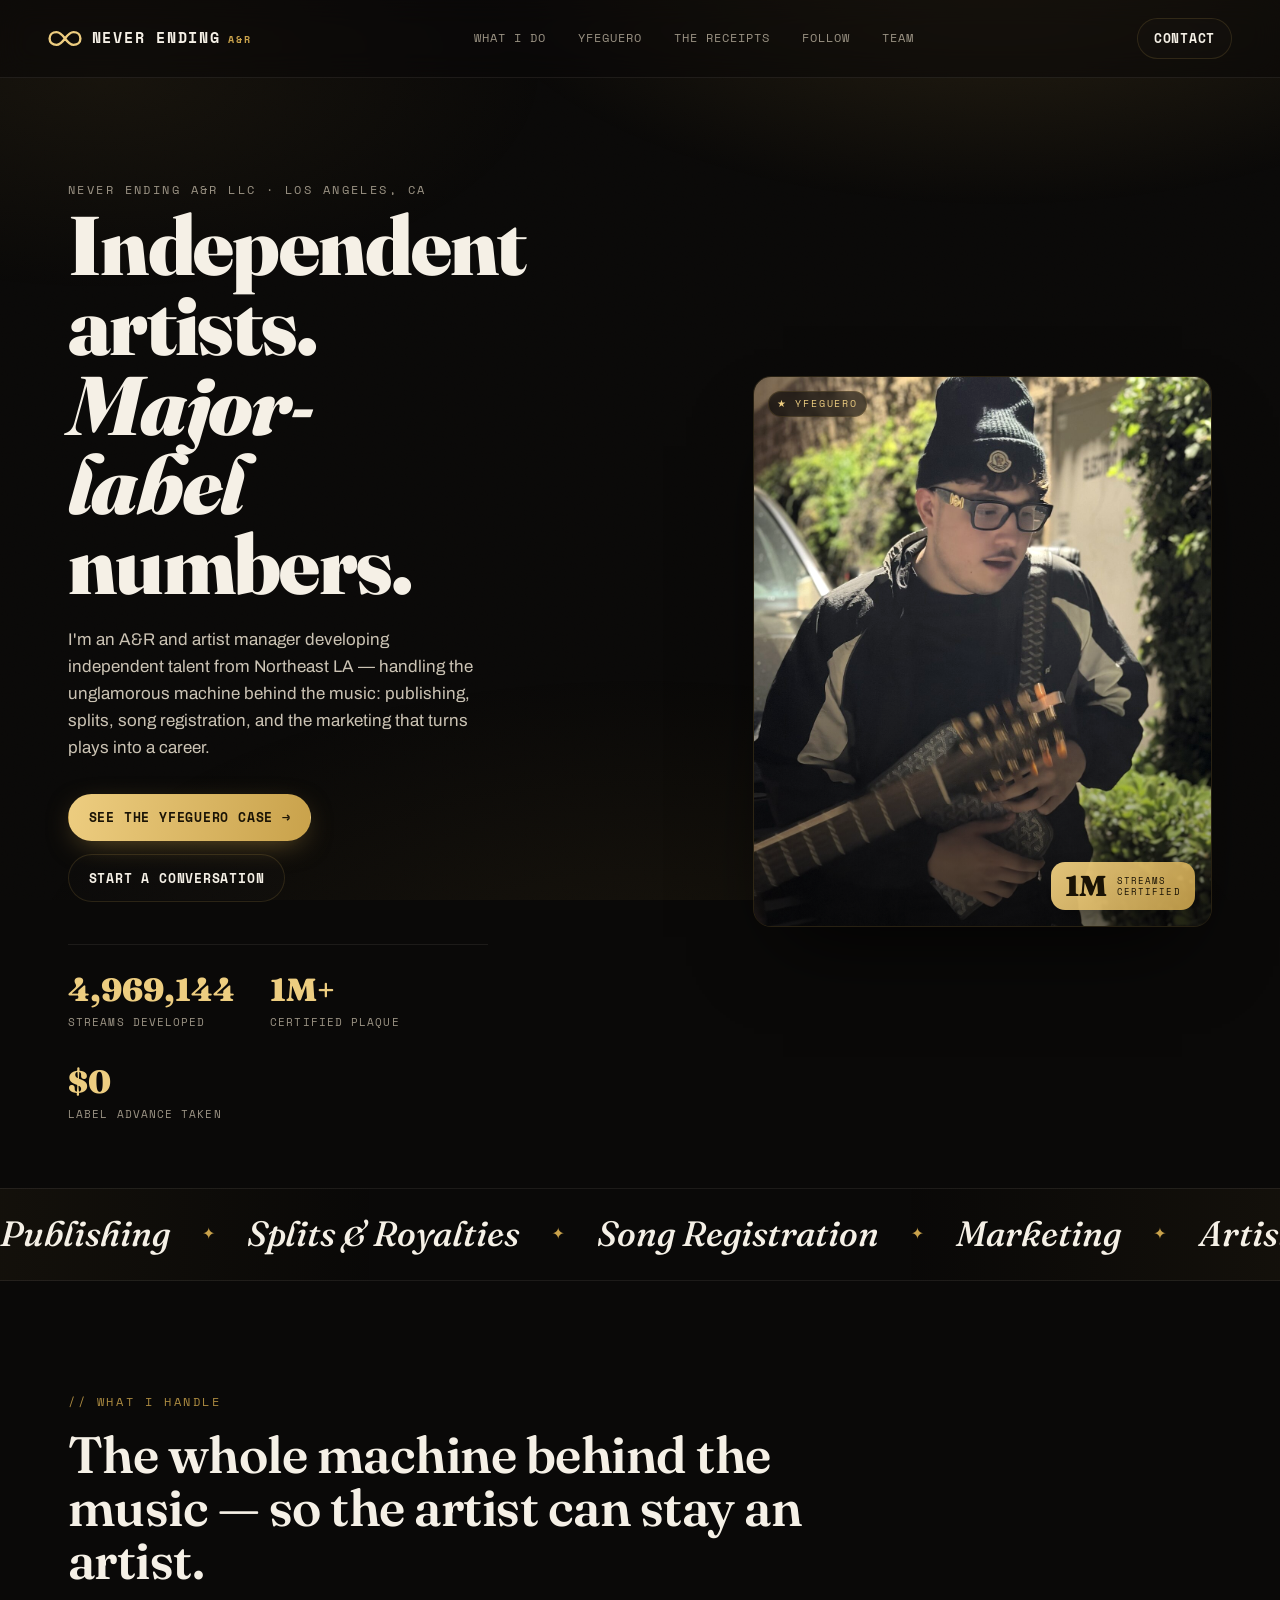
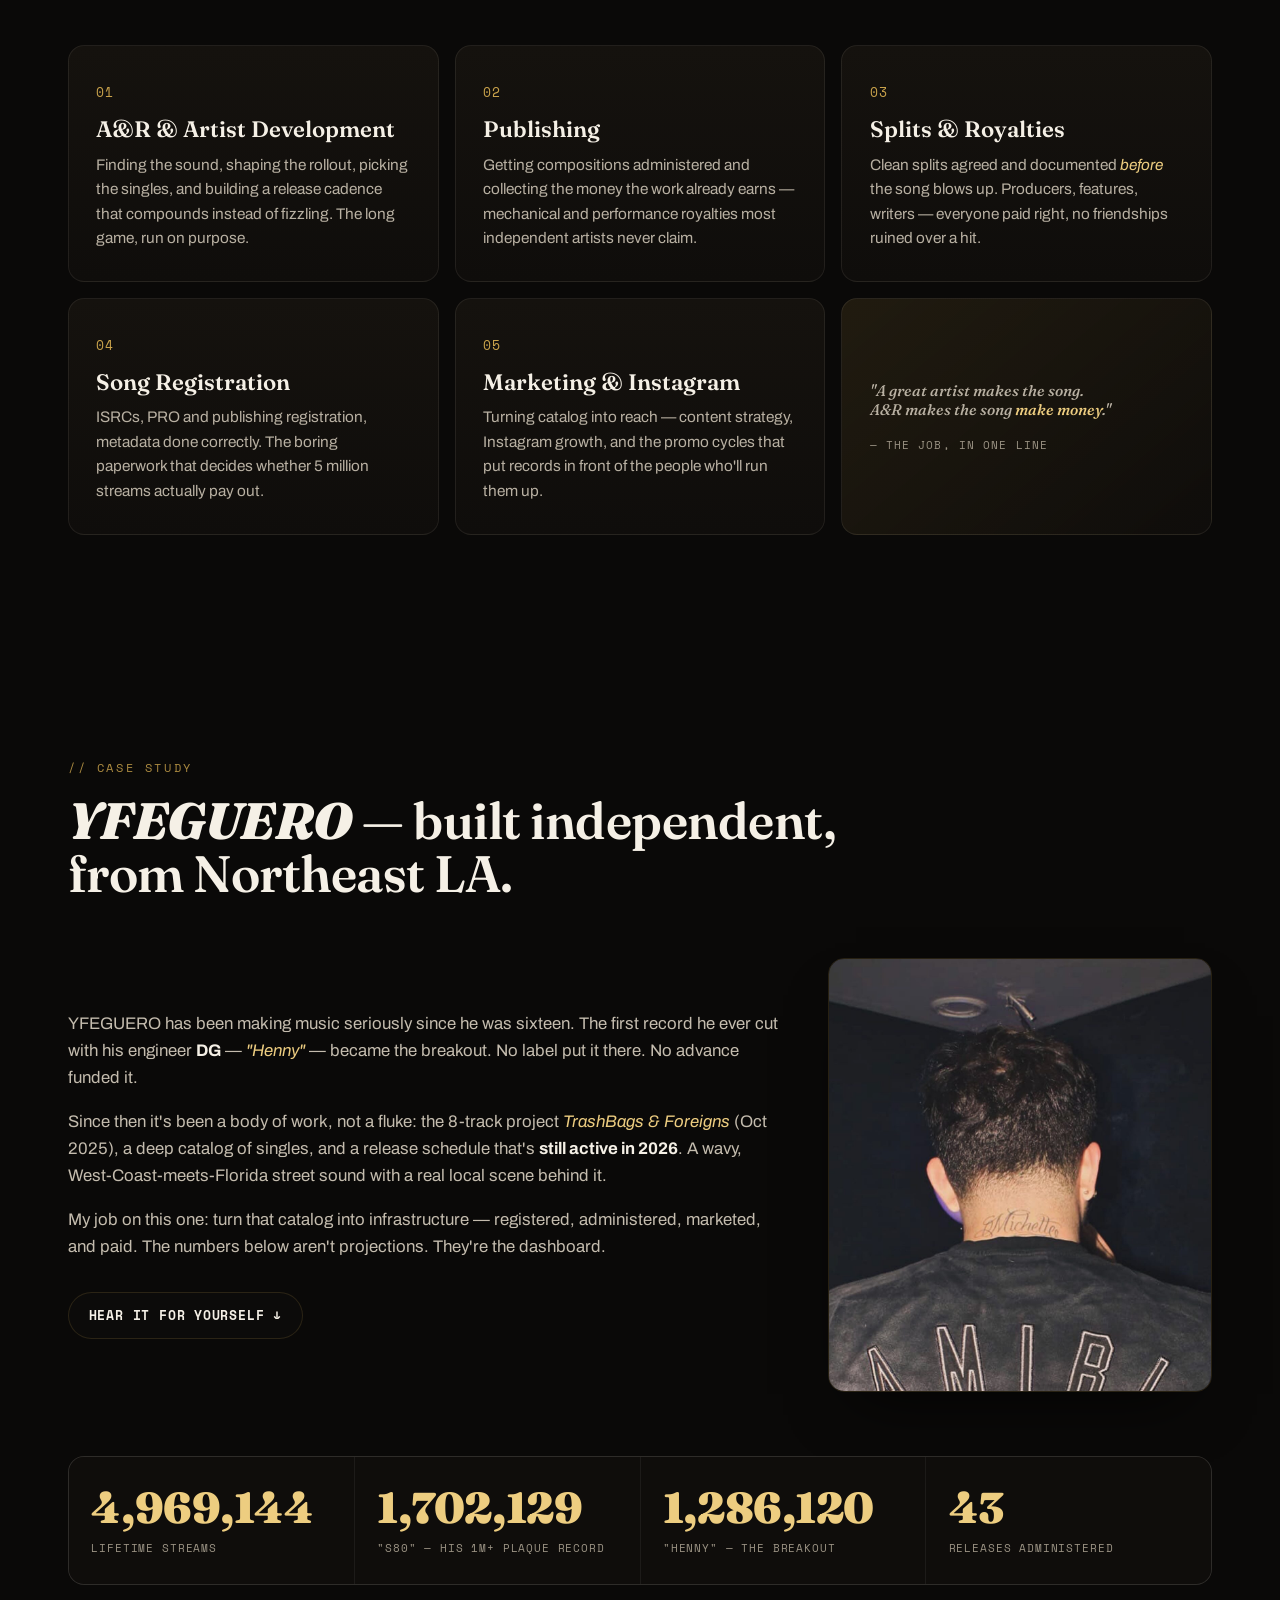
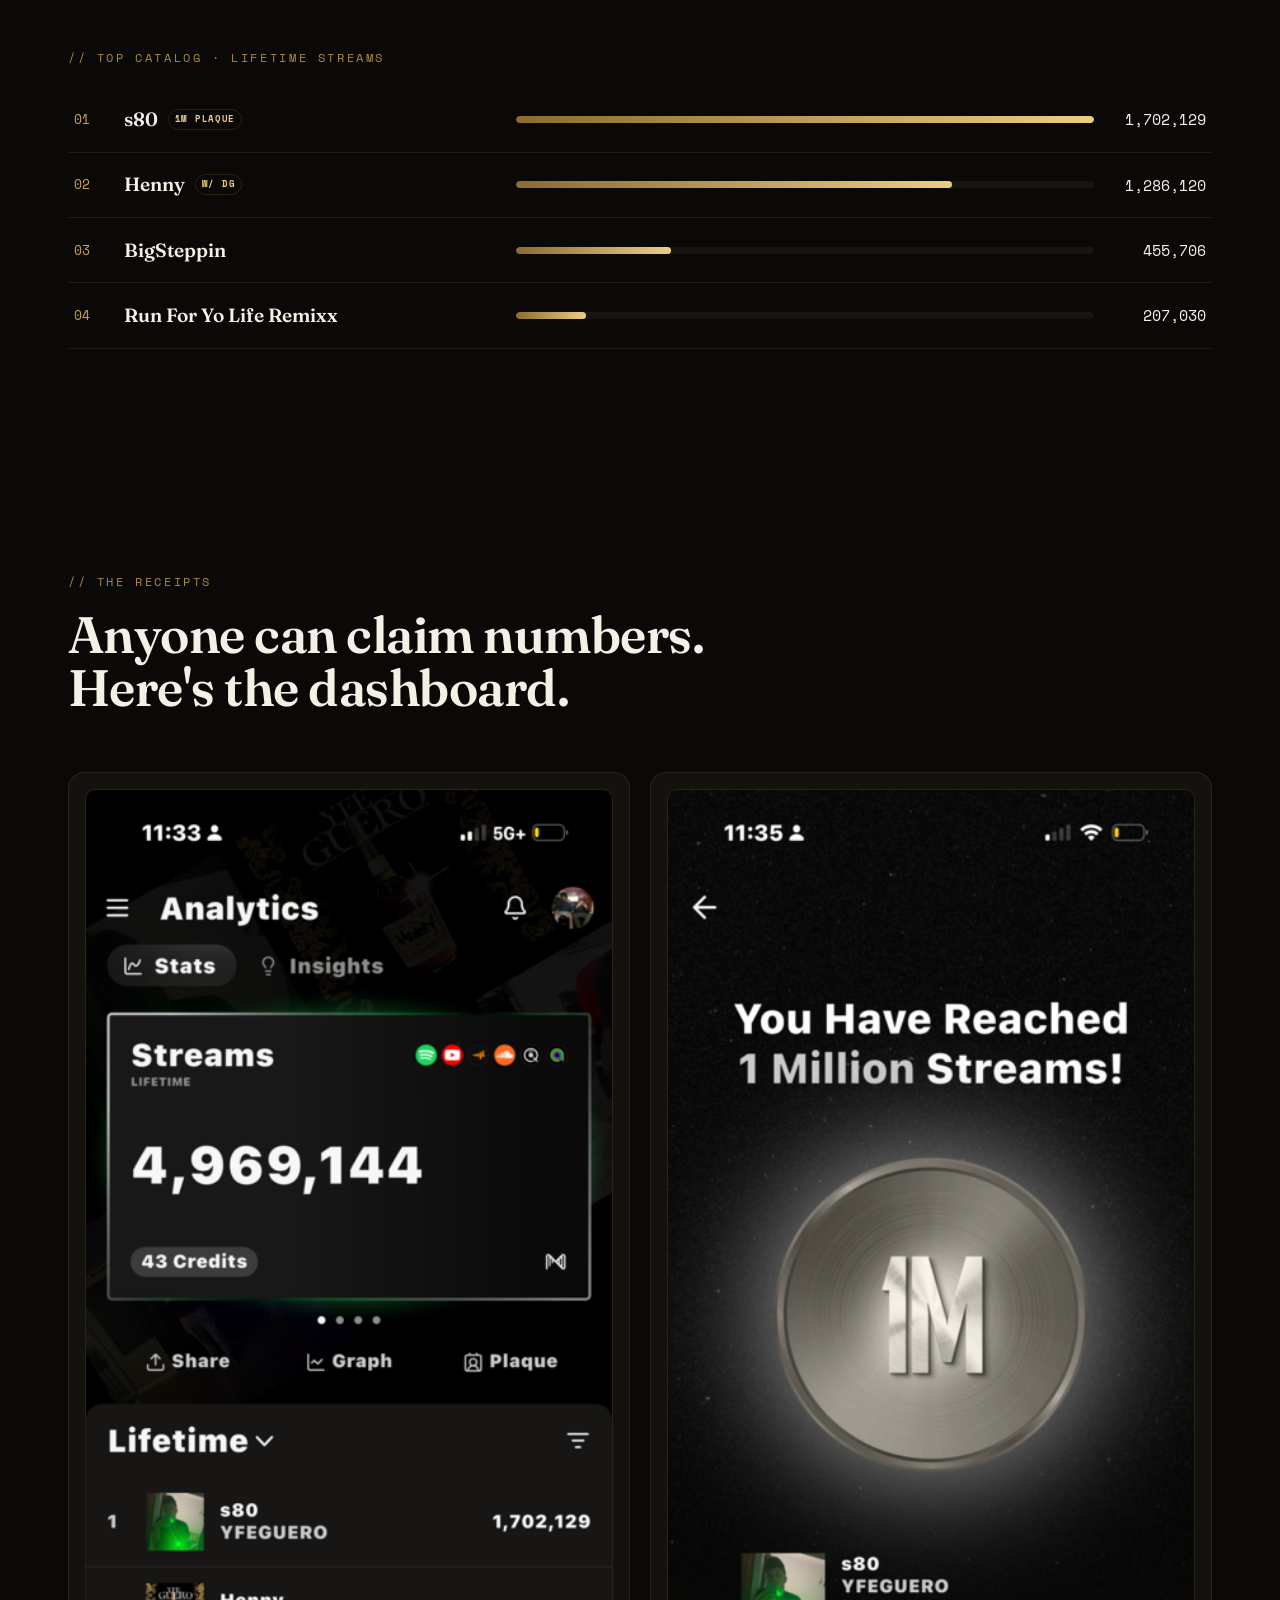
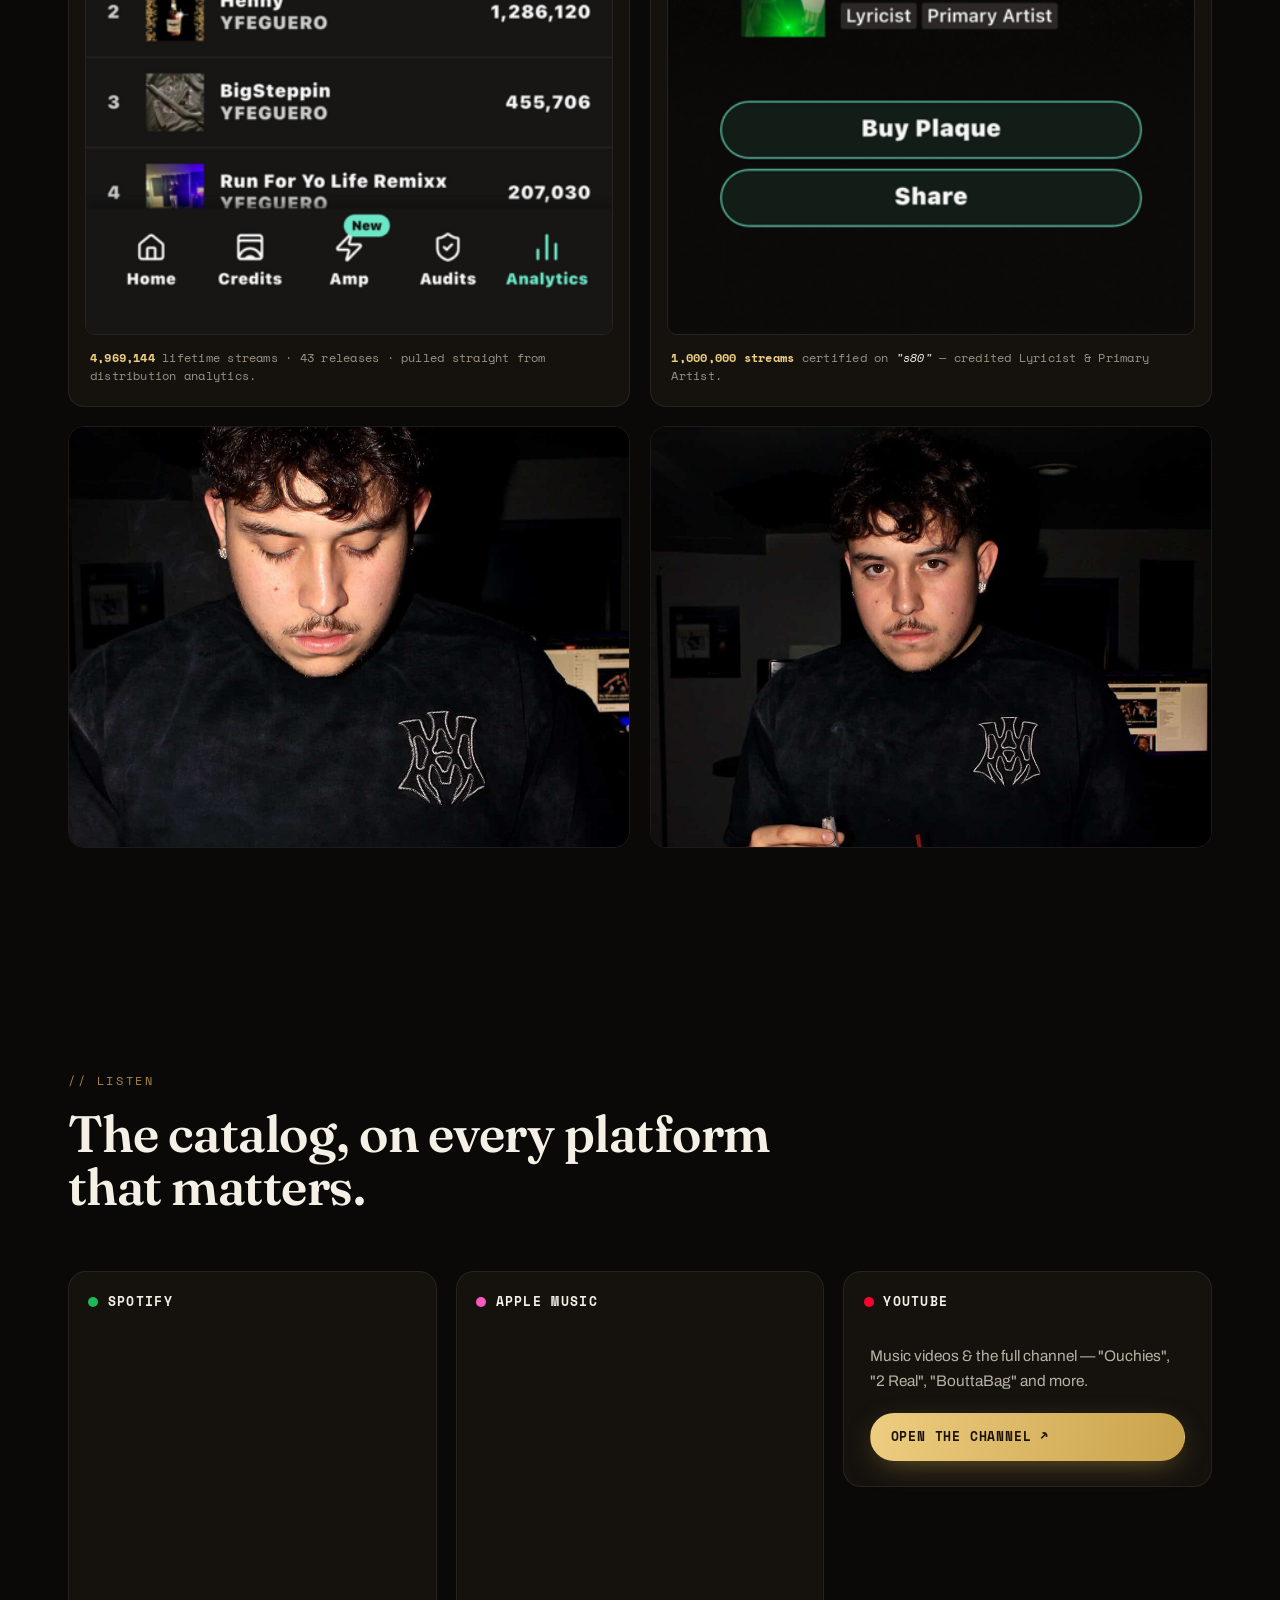
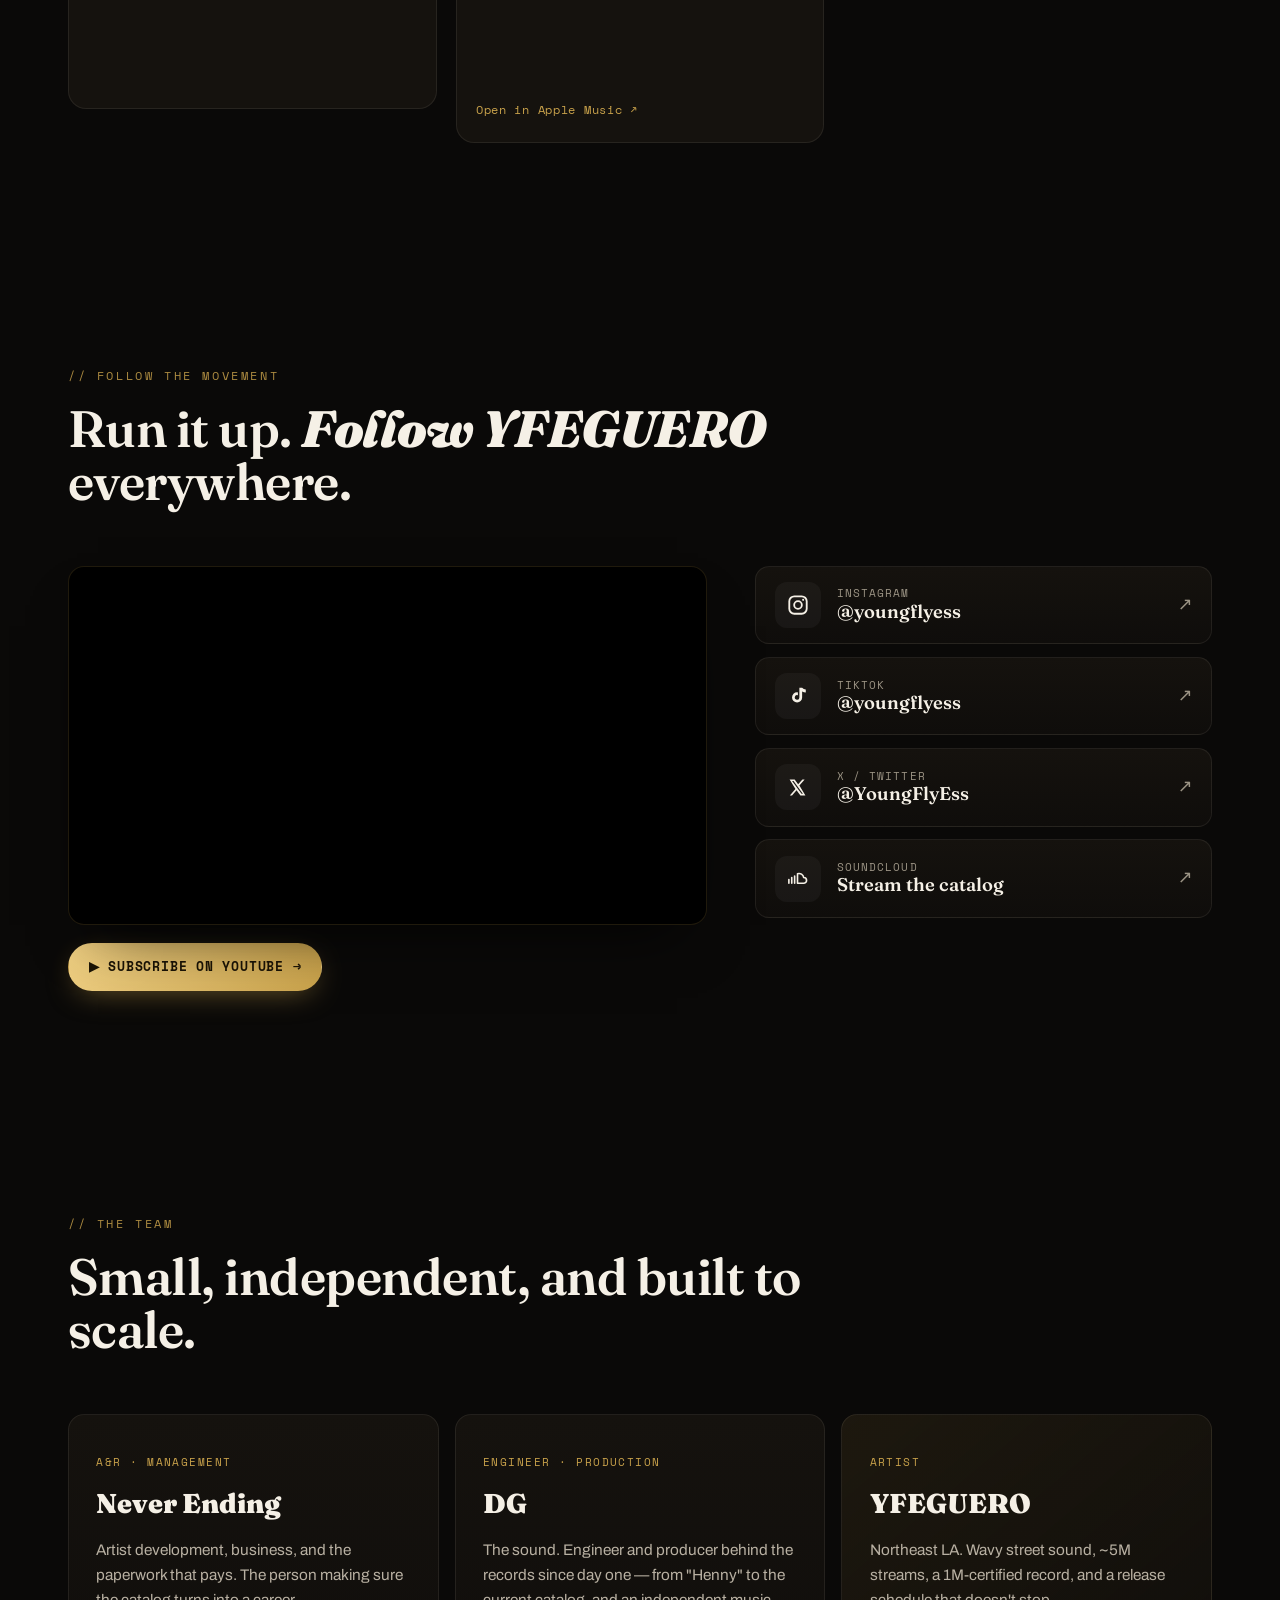
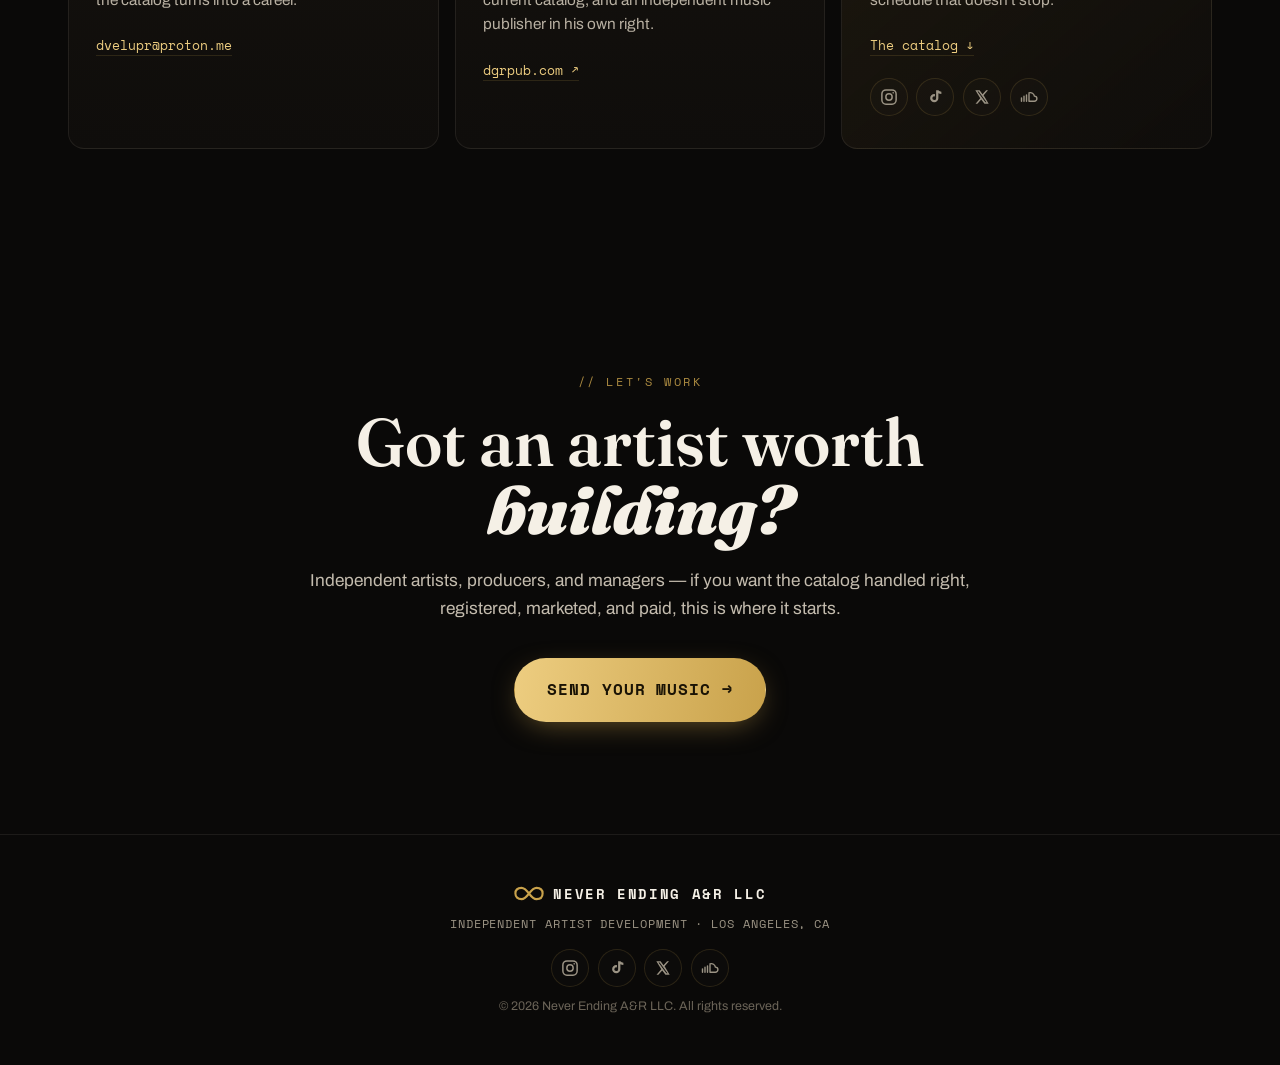
==== index.html @ f942a37c "Emphasize socials + fix mobile nav access - Mobile hamburger menu (≤980px) restoring nav + Contact C" ====
<!DOCTYPE html>
<html lang="en">
<head>
<meta charset="UTF-8" />
<meta name="viewport" content="width=device-width, initial-scale=1.0" />
<title>NEVER ENDING — A&R / Artist Development · Los Angeles</title>
<meta name="description" content="Never Ending A&R LLC — independent artist development out of Los Angeles. Publishing, splits, song registration, marketing, and A&R. Case study: YFEGUERO — 4.9M+ streams, zero label." />
<link rel="icon" href="favicon.svg" type="image/svg+xml" />
<meta property="og:title" content="NEVER ENDING — A&R / Artist Development" />
<meta property="og:description" content="Independent artists, major-label numbers. Case study: YFEGUERO — 4,969,144 streams, zero label, zero advance." />
<meta property="og:type" content="website" />
<link rel="preconnect" href="https://fonts.googleapis.com" />
<link rel="preconnect" href="https://fonts.gstatic.com" crossorigin />
<link href="https://fonts.googleapis.com/css2?family=Fraunces:ital,opsz,wght@0,9..144,400;0,9..144,600;0,9..144,900;1,9..144,500;1,9..144,900&family=Archivo:wght@400;500;600;700&family=Space+Mono:wght@400;700&display=swap" rel="stylesheet" />
<link rel="stylesheet" href="styles.css" />
</head>
<body>

<div class="grain" aria-hidden="true"></div>
<div class="glow" aria-hidden="true"></div>

<!-- NAV -->
<header class="nav" id="top">
  <a class="brand" href="#top" aria-label="Never Ending home">
    <span class="brand-mark" aria-hidden="true">
      <svg viewBox="0 0 64 32" width="34" height="17"><path d="M16 28C8.3 28 3 23.6 3 16S8.3 4 16 4c6 0 9.6 3.4 16 12 6.4 8.6 10 12 16 12 7.7 0 13-4.4 13-12S55.7 4 48 4c-6 0-9.6 3.4-16 12-6.4 8.6-10 12-16 12Z" fill="none" stroke="currentColor" stroke-width="4.5" stroke-linecap="round"/></svg>
    </span>
    <span class="brand-text">NEVER ENDING<em>A&amp;R</em></span>
  </a>
  <nav class="nav-links" aria-label="Primary">
    <a href="#work">What I Do</a>
    <a href="#case">YFEGUERO</a>
    <a href="#proof">The Receipts</a>
    <a href="#follow">Follow</a>
    <a href="#team">Team</a>
  </nav>
  <a class="btn btn-ghost nav-cta" href="contact.html">Contact</a>
  <button class="nav-toggle" id="navToggle" aria-label="Open menu" aria-expanded="false" aria-controls="mobileMenu">
    <span></span><span></span><span></span>
  </button>
</header>

<!-- MOBILE MENU -->
<div class="mobile-menu" id="mobileMenu" aria-hidden="true">
  <nav class="mm-links" aria-label="Mobile primary">
    <a href="#work">What I Do</a>
    <a href="#case">YFEGUERO</a>
    <a href="#proof">The Receipts</a>
    <a href="#follow">Follow</a>
    <a href="#team">Team</a>
  </nav>
  <a class="btn btn-gold mm-cta" href="contact.html">Send your music →</a>
  <p class="mm-follow-label">Follow YFEGUERO</p>
  <div class="socials mm-socials" aria-label="YFEGUERO on social">
    <a class="social" href="https://instagram.com/youngflyess" target="_blank" rel="noopener" aria-label="Instagram — @youngflyess">
      <svg viewBox="0 0 24 24" width="18" height="18" fill="none" stroke="currentColor" stroke-width="2" aria-hidden="true"><rect x="2.5" y="2.5" width="19" height="19" rx="5.5"/><circle cx="12" cy="12" r="4.2"/><circle cx="17.6" cy="6.4" r="1.1" fill="currentColor" stroke="none"/></svg>
    </a>
    <a class="social" href="https://tiktok.com/@youngflyess" target="_blank" rel="noopener" aria-label="TikTok — @youngflyess">
      <svg viewBox="0 0 24 24" width="18" height="18" fill="currentColor" aria-hidden="true"><path d="M16.5 3a5.6 5.6 0 0 0 4 1.9V8.1a8.8 8.8 0 0 1-4-1.05v6.45a5.5 5.5 0 1 1-5.5-5.5c.3 0 .6.02.9.07v3.12a2.5 2.5 0 1 0 1.6 2.33V3h3Z"/></svg>
    </a>
    <a class="social" href="https://www.youtube.com/channel/UCByK5Jr2fC5E2QSdd29g2Yw?sub_confirmation=1" target="_blank" rel="noopener" aria-label="YouTube">
      <svg viewBox="0 0 24 24" width="20" height="20" fill="currentColor" aria-hidden="true"><path d="M23 12s0-3.2-.4-4.7a2.5 2.5 0 0 0-1.7-1.7C19.4 5.2 12 5.2 12 5.2s-7.4 0-8.9.4A2.5 2.5 0 0 0 1.4 7.3C1 8.8 1 12 1 12s0 3.2.4 4.7a2.5 2.5 0 0 0 1.7 1.7c1.5.4 8.9.4 8.9.4s7.4 0 8.9-.4a2.5 2.5 0 0 0 1.7-1.7C23 15.2 23 12 23 12ZM9.8 15.3V8.7l5.7 3.3-5.7 3.3Z"/></svg>
    </a>
    <a class="social" href="https://x.com/YoungFlyEss" target="_blank" rel="noopener" aria-label="X — @YoungFlyEss">
      <svg viewBox="0 0 24 24" width="16" height="16" fill="currentColor" aria-hidden="true"><path d="M18.2 2H21l-6.6 7.5L22 22h-6.3l-4.9-6.4L5.1 22H2.3l7.1-8.1L2 2h6.4l4.4 5.9L18.2 2Zm-1.1 18h1.7L7 3.8H5.2L17.1 20Z"/></svg>
    </a>
    <a class="social" href="https://on.soundcloud.com/bAfDRpKDaygoxPuud" target="_blank" rel="noopener" aria-label="SoundCloud">
      <svg viewBox="0 0 24 24" width="20" height="20" fill="none" stroke="currentColor" stroke-width="1.7" stroke-linecap="round" stroke-linejoin="round" aria-hidden="true"><path d="M3 13v4M6 11v6M9 9.5v7.5M12 8v9h6.4a3 3 0 0 0 .1-6 5 5 0 0 0-6.5-4"/></svg>
    </a>
  </div>
</div>

<!-- FLOATING SOCIAL RAIL (wide desktop) -->
<aside class="social-rail" aria-label="Follow YFEGUERO">
  <span class="rail-label">FOLLOW</span>
  <a href="https://instagram.com/youngflyess" target="_blank" rel="noopener" aria-label="Instagram — @youngflyess">
    <svg viewBox="0 0 24 24" width="19" height="19" fill="none" stroke="currentColor" stroke-width="2" aria-hidden="true"><rect x="2.5" y="2.5" width="19" height="19" rx="5.5"/><circle cx="12" cy="12" r="4.2"/><circle cx="17.6" cy="6.4" r="1.1" fill="currentColor" stroke="none"/></svg>
  </a>
  <a href="https://tiktok.com/@youngflyess" target="_blank" rel="noopener" aria-label="TikTok — @youngflyess">
    <svg viewBox="0 0 24 24" width="19" height="19" fill="currentColor" aria-hidden="true"><path d="M16.5 3a5.6 5.6 0 0 0 4 1.9V8.1a8.8 8.8 0 0 1-4-1.05v6.45a5.5 5.5 0 1 1-5.5-5.5c.3 0 .6.02.9.07v3.12a2.5 2.5 0 1 0 1.6 2.33V3h3Z"/></svg>
  </a>
  <a href="https://www.youtube.com/channel/UCByK5Jr2fC5E2QSdd29g2Yw?sub_confirmation=1" target="_blank" rel="noopener" aria-label="YouTube">
    <svg viewBox="0 0 24 24" width="21" height="21" fill="currentColor" aria-hidden="true"><path d="M23 12s0-3.2-.4-4.7a2.5 2.5 0 0 0-1.7-1.7C19.4 5.2 12 5.2 12 5.2s-7.4 0-8.9.4A2.5 2.5 0 0 0 1.4 7.3C1 8.8 1 12 1 12s0 3.2.4 4.7a2.5 2.5 0 0 0 1.7 1.7c1.5.4 8.9.4 8.9.4s7.4 0 8.9-.4a2.5 2.5 0 0 0 1.7-1.7C23 15.2 23 12 23 12ZM9.8 15.3V8.7l5.7 3.3-5.7 3.3Z"/></svg>
  </a>
  <a href="https://x.com/YoungFlyEss" target="_blank" rel="noopener" aria-label="X — @YoungFlyEss">
    <svg viewBox="0 0 24 24" width="17" height="17" fill="currentColor" aria-hidden="true"><path d="M18.2 2H21l-6.6 7.5L22 22h-6.3l-4.9-6.4L5.1 22H2.3l7.1-8.1L2 2h6.4l4.4 5.9L18.2 2Zm-1.1 18h1.7L7 3.8H5.2L17.1 20Z"/></svg>
  </a>
  <a href="https://on.soundcloud.com/bAfDRpKDaygoxPuud" target="_blank" rel="noopener" aria-label="SoundCloud">
    <svg viewBox="0 0 24 24" width="21" height="21" fill="none" stroke="currentColor" stroke-width="1.7" stroke-linecap="round" stroke-linejoin="round" aria-hidden="true"><path d="M3 13v4M6 11v6M9 9.5v7.5M12 8v9h6.4a3 3 0 0 0 .1-6 5 5 0 0 0-6.5-4"/></svg>
  </a>
</aside>

<main>

  <!-- HERO -->
  <section class="hero">
    <div class="hero-copy">
      <p class="eyebrow reveal" data-d="0">Never Ending A&amp;R LLC · Los Angeles, CA</p>
      <h1 class="reveal" data-d="1">Independent artists.<br /><span class="serif-italic">Major-label</span> numbers.</h1>
      <p class="lede reveal" data-d="2">I'm an A&amp;R and artist manager developing independent talent from Northeast LA — handling the unglamorous machine behind the music: publishing, splits, song registration, and the marketing that turns plays into a career.</p>
      <div class="hero-cta reveal" data-d="3">
        <a class="btn btn-gold" href="#case">See the YFEGUERO case →</a>
        <a class="btn btn-ghost" href="contact.html">Start a conversation</a>
      </div>
      <dl class="hero-stats reveal" data-d="4">
        <div><dt data-count="4969144">0</dt><dd>streams developed</dd></div>
        <div><dt data-count="1" data-suffix="M+">0</dt><dd>certified plaque</dd></div>
        <div><dt data-count="0" data-prefix="$">0</dt><dd>label advance taken</dd></div>
      </dl>
    </div>
    <div class="hero-media reveal" data-d="2">
      <div class="hero-frame">
        <img src="assets/img/hero.jpg" alt="YFEGUERO, lead artist on the Never Ending roster" loading="eager" />
        <div class="plaque-badge">
          <span class="pb-num">1M</span>
          <span class="pb-label">streams<br />certified</span>
        </div>
        <span class="frame-tag">★ YFEGUERO</span>
      </div>
    </div>
  </section>

  <!-- MARQUEE -->
  <div class="marquee" aria-hidden="true">
    <div class="marquee-track">
      <span>Publishing</span><i>✦</i><span>Splits &amp; Royalties</span><i>✦</i><span>Song Registration</span><i>✦</i><span>Marketing</span><i>✦</i><span>Artist Development</span><i>✦</i><span>A&amp;R</span><i>✦</i>
      <span>Publishing</span><i>✦</i><span>Splits &amp; Royalties</span><i>✦</i><span>Song Registration</span><i>✦</i><span>Marketing</span><i>✦</i><span>Artist Development</span><i>✦</i><span>A&amp;R</span><i>✦</i>
    </div>
  </div>

  <!-- WHAT I DO -->
  <section class="section" id="work">
    <div class="section-head">
      <p class="kicker">// What I handle</p>
      <h2>The whole machine behind the music — so the artist can stay an artist.</h2>
    </div>
    <div class="cards">
      <article class="card">
        <span class="card-no">01</span>
        <h3>A&amp;R &amp; Artist Development</h3>
        <p>Finding the sound, shaping the rollout, picking the singles, and building a release cadence that compounds instead of fizzling. The long game, run on purpose.</p>
      </article>
      <article class="card">
        <span class="card-no">02</span>
        <h3>Publishing</h3>
        <p>Getting compositions administered and collecting the money the work already earns — mechanical and performance royalties most independent artists never claim.</p>
      </article>
      <article class="card">
        <span class="card-no">03</span>
        <h3>Splits &amp; Royalties</h3>
        <p>Clean splits agreed and documented <em>before</em> the song blows up. Producers, features, writers — everyone paid right, no friendships ruined over a hit.</p>
      </article>
      <article class="card">
        <span class="card-no">04</span>
        <h3>Song Registration</h3>
        <p>ISRCs, PRO and publishing registration, metadata done correctly. The boring paperwork that decides whether 5 million streams actually pay out.</p>
      </article>
      <article class="card">
        <span class="card-no">05</span>
        <h3>Marketing &amp; Instagram</h3>
        <p>Turning catalog into reach — content strategy, Instagram growth, and the promo cycles that put records in front of the people who'll run them up.</p>
      </article>
      <article class="card card-quote">
        <p class="cq">"A great artist makes the song.<br />A&amp;R makes the song <span class="g">make money</span>."</p>
        <span class="cq-by">— the job, in one line</span>
      </article>
    </div>
  </section>

  <!-- CASE STUDY -->
  <section class="section case" id="case">
    <div class="section-head">
      <p class="kicker">// Case study</p>
      <h2><span class="serif-italic">YFEGUERO</span> — built independent, from Northeast LA.</h2>
    </div>

    <div class="case-grid">
      <div class="case-story">
        <p>YFEGUERO has been making music seriously since he was sixteen. The first record he ever cut with his engineer <strong>DG</strong> — <em>"Henny"</em> — became the breakout. No label put it there. No advance funded it.</p>
        <p>Since then it's been a body of work, not a fluke: the 8-track project <em>TrashBags &amp; Foreigns</em> (Oct 2025), a deep catalog of singles, and a release schedule that's <strong>still active in 2026</strong>. A wavy, West-Coast-meets-Florida street sound with a real local scene behind it.</p>
        <p>My job on this one: turn that catalog into infrastructure — registered, administered, marketed, and paid. The numbers below aren't projections. They're the dashboard.</p>
        <a class="btn btn-ghost" href="#listen">Hear it for yourself ↓</a>
      </div>
      <figure class="case-portrait">
        <img src="assets/img/amiri-back.jpg" alt="YFEGUERO photographed from behind in Amiri" loading="lazy" />
      </figure>
    </div>

    <!-- BIG STATS -->
    <div class="bigstats">
      <div class="bigstat">
        <span class="bs-num" data-count="4969144">0</span>
        <span class="bs-label">Lifetime streams</span>
      </div>
      <div class="bigstat">
        <span class="bs-num" data-count="1702129">0</span>
        <span class="bs-label">"s80" — his 1M+ plaque record</span>
      </div>
      <div class="bigstat">
        <span class="bs-num" data-count="1286120">0</span>
        <span class="bs-label">"Henny" — the breakout</span>
      </div>
      <div class="bigstat">
        <span class="bs-num" data-count="43">0</span>
        <span class="bs-label">Releases administered</span>
      </div>
    </div>

    <!-- TOP TRACKS -->
    <div class="tracks">
      <p class="kicker">// Top catalog · lifetime streams</p>
      <ul class="track-list" id="trackList">
        <li data-val="1702129" style="--max:1702129">
          <span class="t-rank">01</span>
          <span class="t-name">s80 <em class="t-tag">1M plaque</em></span>
          <span class="t-bar"><i></i></span>
          <span class="t-num">1,702,129</span>
        </li>
        <li data-val="1286120" style="--max:1702129">
          <span class="t-rank">02</span>
          <span class="t-name">Henny <em class="t-tag">w/ DG</em></span>
          <span class="t-bar"><i></i></span>
          <span class="t-num">1,286,120</span>
        </li>
        <li data-val="455706" style="--max:1702129">
          <span class="t-rank">03</span>
          <span class="t-name">BigSteppin</span>
          <span class="t-bar"><i></i></span>
          <span class="t-num">455,706</span>
        </li>
        <li data-val="207030" style="--max:1702129">
          <span class="t-rank">04</span>
          <span class="t-name">Run For Yo Life Remixx</span>
          <span class="t-bar"><i></i></span>
          <span class="t-num">207,030</span>
        </li>
      </ul>
    </div>
  </section>

  <!-- PROOF / RECEIPTS -->
  <section class="section proof" id="proof">
    <div class="section-head">
      <p class="kicker">// The receipts</p>
      <h2>Anyone can claim numbers. Here's the dashboard.</h2>
    </div>
    <div class="proof-grid">
      <figure class="receipt">
        <img src="assets/img/stats-lifetime.png" alt="Distribution analytics showing 4,969,144 lifetime streams across YFEGUERO's catalog" loading="lazy" />
        <figcaption><strong>4,969,144</strong> lifetime streams · 43 releases · pulled straight from distribution analytics.</figcaption>
      </figure>
      <figure class="receipt">
        <img src="assets/img/plaque-1m.png" alt="One million streams certification for the track s80 by YFEGUERO" loading="lazy" />
        <figcaption><strong>1,000,000 streams</strong> certified on <em>"s80"</em> — credited Lyricist &amp; Primary Artist.</figcaption>
      </figure>
      <div class="gallery">
        <figure><img src="assets/img/studio-roll.jpg" alt="YFEGUERO in studio" loading="lazy" /></figure>
        <figure><img src="assets/img/studio-cup.jpg" alt="YFEGUERO in studio" loading="lazy" /></figure>
      </div>
    </div>
  </section>

  <!-- LISTEN -->
  <section class="section listen" id="listen">
    <div class="section-head">
      <p class="kicker">// Listen</p>
      <h2>The catalog, on every platform that matters.</h2>
    </div>
    <div class="players">
      <div class="player">
        <h3 class="player-h"><span class="dot dot-sp"></span>Spotify</h3>
        <iframe title="YFEGUERO on Spotify" style="border-radius:14px" src="https://open.spotify.com/embed/artist/5GmfXrgrlggOJojVnLMRjh?utm_source=generator&theme=0" width="100%" height="352" frameborder="0" allowfullscreen loading="lazy" allow="autoplay; clipboard-write; encrypted-media; fullscreen; picture-in-picture"></iframe>
      </div>
      <div class="player">
        <h3 class="player-h"><span class="dot dot-am"></span>Apple Music</h3>
        <iframe title="YFEGUERO on Apple Music" allow="autoplay *; encrypted-media *;" frameborder="0" height="352" style="width:100%;max-width:100%;overflow:hidden;border-radius:14px;background:transparent" sandbox="allow-forms allow-popups allow-same-origin allow-scripts allow-storage-access-by-user-activation allow-top-navigation-by-user-activation" src="https://embed.music.apple.com/us/artist/yfeguero/1630617361" loading="lazy"></iframe>
        <a class="player-link" href="https://music.apple.com/us/artist/yfeguero/1630617361" target="_blank" rel="noopener">Open in Apple Music ↗</a>
      </div>
      <div class="player player-yt">
        <h3 class="player-h"><span class="dot dot-yt"></span>YouTube</h3>
        <div class="yt-card">
          <p>Music videos &amp; the full channel — "Ouchies", "2 Real", "BouttaBag" and more.</p>
          <a class="btn btn-gold" href="https://www.youtube.com/channel/UCByK5Jr2fC5E2QSdd29g2Yw?sub_confirmation=1" target="_blank" rel="noopener">Open the channel ↗</a>
        </div>
      </div>
    </div>
  </section>

  <!-- FOLLOW -->
  <section class="section follow" id="follow">
    <div class="section-head">
      <p class="kicker">// Follow the movement</p>
      <h2>Run it up. <span class="serif-italic">Follow YFEGUERO</span> everywhere.</h2>
    </div>
    <div class="follow-grid">
      <div class="follow-media">
        <div class="yt-embed">
          <iframe src="https://www.youtube.com/embed/5v_BV72TrZ0?rel=0" title="YFEGUERO — official video on YouTube" loading="lazy" frameborder="0" allow="accelerometer; autoplay; clipboard-write; encrypted-media; gyroscope; picture-in-picture; web-share" allowfullscreen></iframe>
        </div>
        <a class="btn btn-gold follow-sub" href="https://www.youtube.com/channel/UCByK5Jr2fC5E2QSdd29g2Yw?sub_confirmation=1" target="_blank" rel="noopener">▶ Subscribe on YouTube →</a>
      </div>
      <div class="follow-links">
        <a class="follow-btn fb-ig" href="https://instagram.com/youngflyess" target="_blank" rel="noopener">
          <span class="fb-ic"><svg viewBox="0 0 24 24" width="22" height="22" fill="none" stroke="currentColor" stroke-width="2" aria-hidden="true"><rect x="2.5" y="2.5" width="19" height="19" rx="5.5"/><circle cx="12" cy="12" r="4.2"/><circle cx="17.6" cy="6.4" r="1.1" fill="currentColor" stroke="none"/></svg></span>
          <span class="fb-txt"><span class="fb-net">Instagram</span><span class="fb-handle">@youngflyess</span></span>
          <span class="fb-go" aria-hidden="true">↗</span>
        </a>
        <a class="follow-btn fb-tt" href="https://tiktok.com/@youngflyess" target="_blank" rel="noopener">
          <span class="fb-ic"><svg viewBox="0 0 24 24" width="22" height="22" fill="currentColor" aria-hidden="true"><path d="M16.5 3a5.6 5.6 0 0 0 4 1.9V8.1a8.8 8.8 0 0 1-4-1.05v6.45a5.5 5.5 0 1 1-5.5-5.5c.3 0 .6.02.9.07v3.12a2.5 2.5 0 1 0 1.6 2.33V3h3Z"/></svg></span>
          <span class="fb-txt"><span class="fb-net">TikTok</span><span class="fb-handle">@youngflyess</span></span>
          <span class="fb-go" aria-hidden="true">↗</span>
        </a>
        <a class="follow-btn fb-x" href="https://x.com/YoungFlyEss" target="_blank" rel="noopener">
          <span class="fb-ic"><svg viewBox="0 0 24 24" width="19" height="19" fill="currentColor" aria-hidden="true"><path d="M18.2 2H21l-6.6 7.5L22 22h-6.3l-4.9-6.4L5.1 22H2.3l7.1-8.1L2 2h6.4l4.4 5.9L18.2 2Zm-1.1 18h1.7L7 3.8H5.2L17.1 20Z"/></svg></span>
          <span class="fb-txt"><span class="fb-net">X / Twitter</span><span class="fb-handle">@YoungFlyEss</span></span>
          <span class="fb-go" aria-hidden="true">↗</span>
        </a>
        <a class="follow-btn fb-sc" href="https://on.soundcloud.com/bAfDRpKDaygoxPuud" target="_blank" rel="noopener">
          <span class="fb-ic"><svg viewBox="0 0 24 24" width="23" height="23" fill="none" stroke="currentColor" stroke-width="1.7" stroke-linecap="round" stroke-linejoin="round" aria-hidden="true"><path d="M3 13v4M6 11v6M9 9.5v7.5M12 8v9h6.4a3 3 0 0 0 .1-6 5 5 0 0 0-6.5-4"/></svg></span>
          <span class="fb-txt"><span class="fb-net">SoundCloud</span><span class="fb-handle">Stream the catalog</span></span>
          <span class="fb-go" aria-hidden="true">↗</span>
        </a>
      </div>
    </div>
  </section>

  <!-- TEAM -->
  <section class="section team" id="team">
    <div class="section-head">
      <p class="kicker">// The team</p>
      <h2>Small, independent, and built to scale.</h2>
    </div>
    <div class="team-grid">
      <article class="member">
        <span class="m-role">A&amp;R · Management</span>
        <h3>Never Ending</h3>
        <p>Artist development, business, and the paperwork that pays. The person making sure the catalog turns into a career.</p>
        <a class="m-link" href="mailto:dvelupr@proton.me">dvelupr@proton.me</a>
      </article>
      <article class="member">
        <span class="m-role">Engineer · Production</span>
        <h3>DG</h3>
        <p>The sound. Engineer and producer behind the records since day one — from "Henny" to the current catalog, and an independent music publisher in his own right.</p>
        <a class="m-link" href="https://www.dgrpub.com/" target="_blank" rel="noopener">dgrpub.com ↗</a>
      </article>
      <article class="member member-artist">
        <span class="m-role">Artist</span>
        <h3>YFEGUERO</h3>
        <p>Northeast LA. Wavy street sound, ~5M streams, a 1M-certified record, and a release schedule that doesn't stop.</p>
        <a class="m-link" href="#listen">The catalog ↓</a>
        <div class="socials" aria-label="YFEGUERO on social">
          <a class="social" href="https://instagram.com/youngflyess" target="_blank" rel="noopener" aria-label="Instagram — @youngflyess">
            <svg viewBox="0 0 24 24" width="18" height="18" fill="none" stroke="currentColor" stroke-width="2" aria-hidden="true"><rect x="2.5" y="2.5" width="19" height="19" rx="5.5"/><circle cx="12" cy="12" r="4.2"/><circle cx="17.6" cy="6.4" r="1.1" fill="currentColor" stroke="none"/></svg>
          </a>
          <a class="social" href="https://tiktok.com/@youngflyess" target="_blank" rel="noopener" aria-label="TikTok — @youngflyess">
            <svg viewBox="0 0 24 24" width="18" height="18" fill="currentColor" aria-hidden="true"><path d="M16.5 3a5.6 5.6 0 0 0 4 1.9V8.1a8.8 8.8 0 0 1-4-1.05v6.45a5.5 5.5 0 1 1-5.5-5.5c.3 0 .6.02.9.07v3.12a2.5 2.5 0 1 0 1.6 2.33V3h3Z"/></svg>
          </a>
          <a class="social" href="https://x.com/YoungFlyEss" target="_blank" rel="noopener" aria-label="X — @YoungFlyEss">
            <svg viewBox="0 0 24 24" width="16" height="16" fill="currentColor" aria-hidden="true"><path d="M18.2 2H21l-6.6 7.5L22 22h-6.3l-4.9-6.4L5.1 22H2.3l7.1-8.1L2 2h6.4l4.4 5.9L18.2 2Zm-1.1 18h1.7L7 3.8H5.2L17.1 20Z"/></svg>
          </a>
          <a class="social" href="https://on.soundcloud.com/bAfDRpKDaygoxPuud" target="_blank" rel="noopener" aria-label="SoundCloud">
            <svg viewBox="0 0 24 24" width="20" height="20" fill="none" stroke="currentColor" stroke-width="1.7" stroke-linecap="round" stroke-linejoin="round" aria-hidden="true"><path d="M3 13v4M6 11v6M9 9.5v7.5M12 8v9h6.4a3 3 0 0 0 .1-6 5 5 0 0 0-6.5-4"/></svg>
          </a>
        </div>
      </article>
    </div>
  </section>

  <!-- CONTACT -->
  <section class="section contact" id="contact">
    <div class="contact-inner">
      <p class="kicker">// Let's work</p>
      <h2 class="contact-h">Got an artist worth<br /><span class="serif-italic">building?</span></h2>
      <p class="contact-sub">Independent artists, producers, and managers — if you want the catalog handled right, registered, marketed, and paid, this is where it starts.</p>
      <a class="btn btn-gold btn-lg" href="contact.html">Send your music →</a>
    </div>
  </section>

</main>

<footer class="footer">
  <div class="foot-brand">
    <span class="brand-mark" aria-hidden="true">
      <svg viewBox="0 0 64 32" width="30" height="15"><path d="M16 28C8.3 28 3 23.6 3 16S8.3 4 16 4c6 0 9.6 3.4 16 12 6.4 8.6 10 12 16 12 7.7 0 13-4.4 13-12S55.7 4 48 4c-6 0-9.6 3.4-16 12-6.4 8.6-10 12-16 12Z" fill="none" stroke="currentColor" stroke-width="4.5" stroke-linecap="round"/></svg>
    </span>
    NEVER ENDING A&amp;R LLC
  </div>
  <p class="foot-meta">Independent artist development · Los Angeles, CA</p>
  <div class="socials" aria-label="YFEGUERO on social">
    <a class="social" href="https://instagram.com/youngflyess" target="_blank" rel="noopener" aria-label="Instagram — @youngflyess">
      <svg viewBox="0 0 24 24" width="18" height="18" fill="none" stroke="currentColor" stroke-width="2" aria-hidden="true"><rect x="2.5" y="2.5" width="19" height="19" rx="5.5"/><circle cx="12" cy="12" r="4.2"/><circle cx="17.6" cy="6.4" r="1.1" fill="currentColor" stroke="none"/></svg>
    </a>
    <a class="social" href="https://tiktok.com/@youngflyess" target="_blank" rel="noopener" aria-label="TikTok — @youngflyess">
      <svg viewBox="0 0 24 24" width="18" height="18" fill="currentColor" aria-hidden="true"><path d="M16.5 3a5.6 5.6 0 0 0 4 1.9V8.1a8.8 8.8 0 0 1-4-1.05v6.45a5.5 5.5 0 1 1-5.5-5.5c.3 0 .6.02.9.07v3.12a2.5 2.5 0 1 0 1.6 2.33V3h3Z"/></svg>
    </a>
    <a class="social" href="https://x.com/YoungFlyEss" target="_blank" rel="noopener" aria-label="X — @YoungFlyEss">
      <svg viewBox="0 0 24 24" width="16" height="16" fill="currentColor" aria-hidden="true"><path d="M18.2 2H21l-6.6 7.5L22 22h-6.3l-4.9-6.4L5.1 22H2.3l7.1-8.1L2 2h6.4l4.4 5.9L18.2 2Zm-1.1 18h1.7L7 3.8H5.2L17.1 20Z"/></svg>
    </a>
    <a class="social" href="https://on.soundcloud.com/bAfDRpKDaygoxPuud" target="_blank" rel="noopener" aria-label="SoundCloud">
      <svg viewBox="0 0 24 24" width="20" height="20" fill="none" stroke="currentColor" stroke-width="1.7" stroke-linecap="round" stroke-linejoin="round" aria-hidden="true"><path d="M3 13v4M6 11v6M9 9.5v7.5M12 8v9h6.4a3 3 0 0 0 .1-6 5 5 0 0 0-6.5-4"/></svg>
    </a>
  </div>
  <p class="foot-copy">© 2026 Never Ending A&amp;R LLC. All rights reserved.</p>
</footer>

<script src="app.js"></script>
</body>
</html>
---- styles.css ----
/* ============================================================
   NEVER ENDING A&R — "After-hours / the receipts"
   Fraunces (editorial serif) · Archivo (grotesque) · Space Mono (data)
   ============================================================ */

:root{
  --bg:#0a0908;
  --bg-2:#0f0d0b;
  --panel:#15120e;
  --panel-2:#1b1712;
  --ink:#f5f0e6;
  --muted:#9c948684;
  --muted-2:#9b9384;
  --gold:#c9a24b;
  --gold-bright:#edcd80;
  --gold-deep:#8a6d2e;
  --chrome:#cfd4da;
  --line:rgba(201,162,75,.16);
  --line-2:rgba(245,240,230,.08);
  --green:#1db954;
  --maxw:1240px;
  --ease:cubic-bezier(.2,.7,.2,1);
}

*{box-sizing:border-box;margin:0;padding:0}
html{scroll-behavior:smooth}
body{
  background:var(--bg);
  color:var(--ink);
  font-family:"Archivo",system-ui,sans-serif;
  font-size:17px;
  line-height:1.6;
  -webkit-font-smoothing:antialiased;
  overflow-x:hidden;
  position:relative;
}
img{display:block;max-width:100%}
a{color:inherit;text-decoration:none}

/* ---- Atmosphere ---- */
.grain{
  position:fixed;inset:0;z-index:1;pointer-events:none;opacity:.05;mix-blend-mode:overlay;
  background-image:url("data:image/svg+xml,%3Csvg xmlns='http://www.w3.org/2000/svg' width='120' height='120'%3E%3Cfilter id='n'%3E%3CfeTurbulence type='fractalNoise' baseFrequency='.9' numOctaves='2'/%3E%3C/filter%3E%3Crect width='100%25' height='100%25' filter='url(%23n)'/%3E%3C/svg%3E");
}
.glow{
  position:fixed;inset:0;z-index:0;pointer-events:none;
  background:
    radial-gradient(60% 40% at 78% -5%, rgba(201,162,75,.16), transparent 70%),
    radial-gradient(50% 35% at 8% 8%, rgba(201,162,75,.07), transparent 70%),
    radial-gradient(70% 50% at 50% 110%, rgba(138,109,46,.10), transparent 70%);
}
main,.nav,.footer,.marquee{position:relative;z-index:2}

/* ---- Typography helpers ---- */
.serif-italic{font-family:"Fraunces",serif;font-style:italic;font-weight:900}
.kicker{font-family:"Space Mono",monospace;font-size:.74rem;letter-spacing:.22em;text-transform:uppercase;color:var(--gold);opacity:.85}
.eyebrow{font-family:"Space Mono",monospace;font-size:.76rem;letter-spacing:.2em;text-transform:uppercase;color:var(--muted-2)}

/* ---- Buttons ---- */
.btn{
  display:inline-flex;align-items:center;gap:.5em;
  font-family:"Space Mono",monospace;font-size:.82rem;letter-spacing:.06em;text-transform:uppercase;font-weight:700;
  padding:.95em 1.5em;border-radius:100px;border:1px solid transparent;
  transition:transform .35s var(--ease),background .35s,color .35s,border-color .35s,box-shadow .35s;
  cursor:pointer;white-space:nowrap;
}
.btn-gold{
  background:linear-gradient(100deg,var(--gold-bright),var(--gold));
  color:#1a1305;box-shadow:0 8px 30px -10px rgba(201,162,75,.6);
}
.btn-gold:hover{transform:translateY(-3px);box-shadow:0 14px 40px -10px rgba(201,162,75,.75)}
.btn-ghost{border-color:var(--line);color:var(--ink);background:rgba(255,255,255,.012)}
.btn-ghost:hover{border-color:var(--gold);color:var(--gold-bright);transform:translateY(-3px)}
.btn-lg{font-size:1rem;padding:1.15em 2em}

/* ---- NAV ---- */
.nav{
  position:sticky;top:0;z-index:100;
  display:flex;align-items:center;justify-content:space-between;gap:1rem;
  padding:1.1rem clamp(1.2rem,4vw,3rem);
  background:rgba(10,9,8,.55);backdrop-filter:blur(14px);
  border-bottom:1px solid var(--line-2);
}
.brand{display:flex;align-items:center;gap:.6rem;color:var(--ink)}
.brand-mark{color:var(--gold-bright);display:flex}
.brand-text{font-family:"Space Mono",monospace;font-weight:700;letter-spacing:.12em;font-size:.92rem;display:flex;align-items:baseline;gap:.5em}
.brand-text em{font-style:normal;color:var(--gold);font-size:.7em;letter-spacing:.18em}
.nav-links{display:flex;gap:2rem}
.nav-links a{font-family:"Space Mono",monospace;font-size:.78rem;letter-spacing:.08em;text-transform:uppercase;color:var(--muted-2);transition:color .3s}
.nav-links a:hover{color:var(--gold-bright)}
.nav-cta{padding:.7em 1.2em}

/* ---- HERO ---- */
.hero{
  max-width:var(--maxw);margin:0 auto;
  padding:clamp(3rem,8vw,6.5rem) clamp(1.2rem,4vw,3rem) clamp(2rem,5vw,4rem);
  display:grid;grid-template-columns:1.15fr .85fr;gap:clamp(2rem,5vw,4rem);align-items:center;
}
.hero-copy{max-width:42ch}
.hero h1{
  font-family:"Fraunces",serif;font-weight:900;line-height:.96;letter-spacing:-.02em;
  font-size:clamp(2.9rem,7vw,5.2rem);margin:.4rem 0 1.3rem;
}
.lede{color:#cbc3b4;font-size:1.06rem;margin-bottom:2rem}
.hero-cta{display:flex;gap:.8rem;flex-wrap:wrap;margin-bottom:2.6rem}
.hero-stats{display:flex;gap:2.2rem;flex-wrap:wrap;padding-top:1.8rem;border-top:1px solid var(--line-2)}
.hero-stats dt{font-family:"Fraunces",serif;font-weight:900;font-size:2rem;color:var(--gold-bright);line-height:1}
.hero-stats dd{font-family:"Space Mono",monospace;font-size:.68rem;letter-spacing:.1em;text-transform:uppercase;color:var(--muted-2);margin-top:.5rem}

.hero-media{justify-self:end;width:100%}
.hero-frame{
  position:relative;border-radius:18px;overflow:hidden;
  border:1px solid var(--line);
  box-shadow:0 40px 80px -30px rgba(0,0,0,.8), inset 0 0 0 1px rgba(255,255,255,.03);
  aspect-ratio:3/3.6;
}
.hero-frame img{width:100%;height:100%;object-fit:cover;object-position:center 18%;filter:saturate(1.02) contrast(1.03)}
.hero-frame::after{content:"";position:absolute;inset:0;background:linear-gradient(180deg,transparent 55%,rgba(10,9,8,.55))}
.frame-tag{
  position:absolute;left:14px;top:14px;z-index:2;
  font-family:"Space Mono",monospace;font-size:.62rem;letter-spacing:.18em;
  padding:.4em .8em;border-radius:100px;background:rgba(10,9,8,.6);border:1px solid var(--line);color:var(--gold-bright);
  backdrop-filter:blur(6px);
}
.plaque-badge{
  position:absolute;right:16px;bottom:16px;z-index:2;
  display:flex;align-items:center;gap:.6rem;
  padding:.6rem .9rem;border-radius:14px;
  background:linear-gradient(135deg,rgba(237,205,128,.95),rgba(201,162,75,.9));
  color:#1a1305;box-shadow:0 14px 30px -12px rgba(0,0,0,.7);
}
.pb-num{font-family:"Fraunces",serif;font-weight:900;font-size:1.8rem;line-height:1}
.pb-label{font-family:"Space Mono",monospace;font-size:.56rem;letter-spacing:.12em;text-transform:uppercase;line-height:1.25}

/* ---- MARQUEE ---- */
.marquee{
  border-top:1px solid var(--line-2);border-bottom:1px solid var(--line-2);
  padding:1.1rem 0;overflow:hidden;white-space:nowrap;
  background:linear-gradient(90deg,rgba(201,162,75,.05),transparent 30%,transparent 70%,rgba(201,162,75,.05));
}
.marquee-track{display:inline-flex;align-items:center;gap:2rem;animation:scroll 32s linear infinite}
.marquee-track span{font-family:"Fraunces",serif;font-style:italic;font-weight:500;font-size:clamp(1.4rem,3vw,2.2rem);color:var(--ink)}
.marquee-track i{color:var(--gold);font-style:normal;font-size:1rem}
@keyframes scroll{to{transform:translateX(-50%)}}

/* ---- SECTION SHELL ---- */
.section{max-width:var(--maxw);margin:0 auto;padding:clamp(4rem,9vw,7rem) clamp(1.2rem,4vw,3rem)}
.section-head{max-width:780px;margin-bottom:clamp(2.4rem,5vw,3.6rem)}
.section-head h2{
  font-family:"Fraunces",serif;font-weight:600;line-height:1.04;letter-spacing:-.01em;
  font-size:clamp(1.9rem,4.4vw,3.2rem);margin-top:1rem;
}

/* ---- CARDS ---- */
.cards{display:grid;grid-template-columns:repeat(3,1fr);gap:1rem}
.card{
  position:relative;padding:2rem 1.7rem 1.9rem;border-radius:16px;
  background:linear-gradient(180deg,var(--panel),var(--bg-2));
  border:1px solid var(--line-2);overflow:hidden;
  transition:transform .4s var(--ease),border-color .4s;
}
.card::before{content:"";position:absolute;inset:0;border-radius:16px;padding:1px;
  background:linear-gradient(140deg,rgba(201,162,75,.4),transparent 40%);
  -webkit-mask:linear-gradient(#000 0 0) content-box,linear-gradient(#000 0 0);-webkit-mask-composite:xor;mask-composite:exclude;
  opacity:0;transition:opacity .4s}
.card:hover{transform:translateY(-5px);border-color:transparent}
.card:hover::before{opacity:1}
.card-no{font-family:"Space Mono",monospace;font-size:.8rem;color:var(--gold);letter-spacing:.1em}
.card h3{font-family:"Fraunces",serif;font-weight:600;font-size:1.4rem;margin:.7rem 0 .7rem;line-height:1.1}
.card p{color:#b8b0a2;font-size:.96rem}
.card p em{color:var(--gold-bright);font-style:italic}
.card-quote{display:flex;flex-direction:column;justify-content:center;background:linear-gradient(140deg,rgba(201,162,75,.12),var(--bg-2))}
.cq{font-family:"Fraunces",serif;font-style:italic;font-weight:500;font-size:1.5rem;line-height:1.25}
.cq .g{color:var(--gold-bright)}
.cq-by{font-family:"Space Mono",monospace;font-size:.7rem;letter-spacing:.1em;color:var(--muted-2);margin-top:1rem;text-transform:uppercase}

/* ---- CASE STUDY ---- */
.case-grid{display:grid;grid-template-columns:1.3fr .7fr;gap:clamp(1.5rem,4vw,3rem);align-items:center;margin-bottom:clamp(2.5rem,5vw,4rem)}
.case-story p{color:#c4bcae;margin-bottom:1.1rem;font-size:1.05rem}
.case-story p strong{color:var(--ink)}
.case-story p em{color:var(--gold-bright);font-style:italic}
.case-story .btn{margin-top:.8rem}
.case-portrait{border-radius:16px;overflow:hidden;border:1px solid var(--line);box-shadow:0 30px 60px -28px rgba(0,0,0,.8)}
.case-portrait img{width:100%;aspect-ratio:3/3.4;object-fit:cover;object-position:center 25%}

.bigstats{display:grid;grid-template-columns:repeat(4,1fr);gap:1px;background:var(--line-2);
  border:1px solid var(--line-2);border-radius:16px;overflow:hidden;margin-bottom:clamp(2.5rem,5vw,4rem)}
.bigstat{background:var(--bg-2);padding:1.8rem 1.4rem;text-align:left}
.bs-num{display:block;font-family:"Fraunces",serif;font-weight:900;font-size:clamp(1.8rem,3.6vw,2.7rem);color:var(--gold-bright);line-height:1;letter-spacing:-.01em}
.bs-label{display:block;font-family:"Space Mono",monospace;font-size:.66rem;letter-spacing:.08em;text-transform:uppercase;color:var(--muted-2);margin-top:.7rem;line-height:1.4}

/* ---- TRACKS ---- */
.tracks .kicker{margin-bottom:1.2rem;display:block}
.track-list{list-style:none}
.track-list li{
  display:grid;grid-template-columns:34px 1.3fr 2fr auto;align-items:center;gap:1rem;
  padding:1.05rem .4rem;border-bottom:1px solid var(--line-2);
}
.t-rank{font-family:"Space Mono",monospace;color:var(--gold);font-size:.82rem}
.t-name{font-family:"Fraunces",serif;font-size:1.2rem;font-weight:600;display:flex;align-items:center;gap:.6rem;flex-wrap:wrap}
.t-tag{font-family:"Space Mono",monospace;font-style:normal;font-size:.58rem;letter-spacing:.08em;text-transform:uppercase;
  color:var(--gold-bright);border:1px solid var(--line);padding:.22em .6em;border-radius:100px}
.t-bar{height:7px;border-radius:100px;background:rgba(255,255,255,.05);overflow:hidden}
.t-bar i{display:block;height:100%;width:0;border-radius:100px;
  background:linear-gradient(90deg,var(--gold-deep),var(--gold-bright));
  transition:width 1.4s var(--ease)}
.t-num{font-family:"Space Mono",monospace;font-size:.95rem;color:var(--ink);text-align:right;min-width:96px}

/* ---- PROOF ---- */
.proof-grid{display:grid;grid-template-columns:1fr 1fr;gap:1.2rem}
.receipt{
  background:var(--panel);border:1px solid var(--line-2);border-radius:16px;padding:1rem;overflow:hidden;
  transition:transform .4s var(--ease),border-color .4s;
}
.receipt:hover{transform:translateY(-4px);border-color:var(--line)}
.receipt img{width:100%;border-radius:10px;border:1px solid var(--line-2)}
.receipt figcaption{font-family:"Space Mono",monospace;font-size:.74rem;color:var(--muted-2);line-height:1.5;padding:.9rem .3rem .3rem;letter-spacing:.02em}
.receipt figcaption strong{color:var(--gold-bright)}
.receipt figcaption em{color:var(--ink);font-style:italic}
.gallery{grid-column:1/-1;display:grid;grid-template-columns:1fr 1fr;gap:1.2rem}
.gallery figure{border-radius:16px;overflow:hidden;border:1px solid var(--line-2)}
.gallery img{width:100%;aspect-ratio:4/3;object-fit:cover;object-position:center 30%;transition:transform .8s var(--ease)}
.gallery figure:hover img{transform:scale(1.05)}

/* ---- LISTEN ---- */
.players{display:grid;grid-template-columns:repeat(3,1fr);gap:1.2rem;align-items:start}
.player{background:var(--panel);border:1px solid var(--line-2);border-radius:18px;padding:1.2rem}
.player-h{font-family:"Space Mono",monospace;font-size:.82rem;letter-spacing:.1em;text-transform:uppercase;
  display:flex;align-items:center;gap:.6rem;margin-bottom:1rem;color:var(--ink)}
.dot{width:10px;height:10px;border-radius:50%}
.dot-sp{background:var(--green)}.dot-am{background:#fa57c1}.dot-yt{background:#ff0033}
.player-link{display:inline-block;margin-top:.8rem;font-family:"Space Mono",monospace;font-size:.74rem;color:var(--gold);letter-spacing:.06em}
.player-link:hover{color:var(--gold-bright)}
.player-yt .yt-card{display:flex;flex-direction:column;gap:1.2rem;padding:1rem .4rem .4rem}
.yt-card p{color:#b8b0a2;font-size:.96rem}

/* ---- TEAM ---- */
.team-grid{display:grid;grid-template-columns:repeat(3,1fr);gap:1rem}
.member{padding:2rem 1.7rem;border-radius:16px;background:linear-gradient(180deg,var(--panel),var(--bg-2));border:1px solid var(--line-2);transition:border-color .4s,transform .4s var(--ease)}
.member:hover{border-color:var(--line);transform:translateY(-4px)}
.m-role{font-family:"Space Mono",monospace;font-size:.66rem;letter-spacing:.14em;text-transform:uppercase;color:var(--gold)}
.member h3{font-family:"Fraunces",serif;font-weight:900;font-size:1.7rem;margin:.5rem 0 .8rem}
.member p{color:#b8b0a2;font-size:.96rem;margin-bottom:1.2rem}
.m-link{font-family:"Space Mono",monospace;font-size:.8rem;color:var(--gold-bright);border-bottom:1px solid var(--line)}
.member-artist{background:linear-gradient(140deg,rgba(201,162,75,.1),var(--bg-2))}

/* ---- SOCIALS ---- */
.socials{display:flex;align-items:center;gap:.55rem;margin-top:1.2rem}
.footer .socials{justify-content:center;margin-top:.4rem}
.social{
  display:flex;align-items:center;justify-content:center;
  width:38px;height:38px;border-radius:50%;
  border:1px solid var(--line);color:var(--muted-2);background:rgba(255,255,255,.012);
  transition:color .3s,border-color .3s,background .3s,transform .3s var(--ease);
}
.social:hover{color:var(--gold-bright);border-color:var(--gold);background:rgba(201,162,75,.07);transform:translateY(-3px)}

/* ---- CONTACT PAGE / FORM ---- */
.contact-page{padding-top:clamp(2.5rem,6vw,4.5rem)}
.contact-layout{display:grid;grid-template-columns:.9fr 1.1fr;gap:clamp(2rem,5vw,4rem);align-items:start}
.contact-pitch{position:sticky;top:96px}
.contact-title{font-family:"Fraunces",serif;font-weight:600;line-height:1.04;letter-spacing:-.01em;
  font-size:clamp(2.1rem,4.6vw,3.4rem);margin:1rem 0 1.3rem}
.contact-lede{color:#cbc3b4;font-size:1.06rem;margin-bottom:1.8rem;max-width:42ch}
.contact-points{list-style:none;display:flex;flex-direction:column;gap:.9rem;margin-bottom:1.8rem}
.contact-points li{display:flex;gap:.7rem;align-items:baseline;color:#b8b0a2;font-size:.97rem;line-height:1.45}
.cp-dot{flex:none;width:7px;height:7px;border-radius:50%;background:var(--gold);transform:translateY(-1px)}
.contact-alt{font-family:"Space Mono",monospace;font-size:.8rem;letter-spacing:.04em;color:var(--muted-2)}
.contact-alt a{color:var(--gold-bright);border-bottom:1px solid var(--line)}

.contact-card{
  background:linear-gradient(180deg,var(--panel),var(--bg-2));
  border:1px solid var(--line-2);border-radius:20px;
  padding:clamp(1.5rem,3vw,2.4rem);
  box-shadow:0 40px 80px -40px rgba(0,0,0,.8);
}
.hp{position:absolute;left:-9999px;width:1px;height:1px;overflow:hidden}

.field{display:flex;flex-direction:column;margin-bottom:1.15rem}
.field label{font-family:"Space Mono",monospace;font-size:.74rem;letter-spacing:.08em;text-transform:uppercase;
  color:var(--ink);margin-bottom:.5rem}
.field .req{color:var(--gold)}
.field .opt{color:var(--muted-2);text-transform:none;letter-spacing:.02em;font-size:.92em}
.field input,.field textarea{
  font-family:"Archivo",sans-serif;font-size:1rem;color:var(--ink);
  background:rgba(0,0,0,.25);border:1px solid var(--line-2);border-radius:12px;
  padding:.85em 1em;width:100%;transition:border-color .3s,box-shadow .3s,background .3s;
}
.field textarea{resize:vertical;min-height:96px}
.field input::placeholder,.field textarea::placeholder{color:#6b6458}
.field input:focus,.field textarea:focus{outline:none;border-color:var(--gold);background:rgba(0,0,0,.35);
  box-shadow:0 0 0 3px rgba(201,162,75,.12)}
.field input.invalid,.field textarea.invalid{border-color:#c0584b;box-shadow:0 0 0 3px rgba(192,88,75,.14)}
.field-note{font-family:"Space Mono",monospace;font-size:.68rem;letter-spacing:.02em;color:var(--muted-2);
  margin-top:.5rem;line-height:1.4}
.field-note.warn{color:#e0a04b}
.field-note.bad{color:#d9756a}

/* file dropzone */
.dropzone{position:relative;display:flex;align-items:center;gap:.9rem;cursor:pointer;
  border:1px dashed var(--line);border-radius:12px;padding:1.05em 1.1em;
  background:rgba(201,162,75,.03);transition:border-color .3s,background .3s,color .3s}
.dropzone:hover,.dropzone.drag{border-color:var(--gold);background:rgba(201,162,75,.07)}
.dropzone input[type=file]{position:absolute;inset:0;opacity:0;cursor:pointer}
.dz-icon{flex:none;color:var(--gold-bright);display:flex}
.dz-text{font-family:"Space Mono",monospace;font-size:.84rem;color:var(--muted-2)}
.dz-text u{color:var(--gold-bright);text-decoration:none;border-bottom:1px solid var(--line)}
.dropzone.has-file{border-style:solid;border-color:var(--gold)}
.dropzone.has-file .dz-text{color:var(--ink)}

.form-submit{width:100%;justify-content:center;margin-top:.6rem}
.form-submit[disabled]{opacity:.6;pointer-events:none}
.form-status{font-family:"Space Mono",monospace;font-size:.82rem;letter-spacing:.02em;
  margin-top:1rem;min-height:1.2em;text-align:center}
.form-status.ok{color:var(--gold-bright)}
.form-status.err{color:#d9756a}
.form-fine{font-size:.74rem;color:#6b6458;margin-top:1rem;text-align:center;line-height:1.5}

@media(max-width:900px){
  .contact-layout{grid-template-columns:1fr;gap:2.2rem}
  .contact-pitch{position:static}
}

/* ---- CONTACT ---- */
.contact{text-align:center}
.contact-inner{max-width:680px;margin:0 auto}
.contact-h{font-family:"Fraunces",serif;font-weight:600;font-size:clamp(2.4rem,6vw,4.2rem);line-height:1.02;margin:1rem 0 1.4rem}
.contact-sub{color:#c4bcae;margin-bottom:2.2rem;font-size:1.08rem}

/* ---- FOOTER ---- */
.footer{border-top:1px solid var(--line-2);padding:3rem clamp(1.2rem,4vw,3rem);text-align:center;display:flex;flex-direction:column;gap:.6rem;align-items:center}
.foot-brand{display:flex;align-items:center;gap:.6rem;font-family:"Space Mono",monospace;font-weight:700;letter-spacing:.12em;color:var(--ink);font-size:.86rem}
.foot-brand .brand-mark{color:var(--gold)}
.foot-meta{font-family:"Space Mono",monospace;font-size:.72rem;letter-spacing:.08em;color:var(--muted-2);text-transform:uppercase}
.foot-copy{font-size:.78rem;color:#6b6458}

/* ---- REVEAL ANIMATION ---- */
.reveal{opacity:0;transform:translateY(24px);transition:opacity .9s var(--ease),transform .9s var(--ease)}
.reveal.in{opacity:1;transform:none}
.section-head,.card,.bigstat,.receipt,.member,.player,.case-story,.case-portrait,.gallery figure,.follow-media,.follow-btn{opacity:0;transform:translateY(28px);transition:opacity .8s var(--ease),transform .8s var(--ease)}
.in-view{opacity:1!important;transform:none!important}

/* ---- MOBILE NAV (hamburger) ---- */
.nav-toggle{
  display:none;flex-direction:column;justify-content:center;gap:5px;
  width:42px;height:42px;padding:0 9px;cursor:pointer;
  border:1px solid var(--line);border-radius:10px;background:rgba(255,255,255,.012);
}
.nav-toggle span{display:block;height:2px;width:100%;background:var(--ink);border-radius:2px;
  transition:transform .3s var(--ease),opacity .25s}
.nav-toggle.open span:nth-child(1){transform:translateY(7px) rotate(45deg)}
.nav-toggle.open span:nth-child(2){opacity:0}
.nav-toggle.open span:nth-child(3){transform:translateY(-7px) rotate(-45deg)}

.mobile-menu{
  position:fixed;inset:0;z-index:90;
  display:flex;flex-direction:column;justify-content:center;gap:.6rem;
  padding:5.5rem clamp(1.5rem,7vw,3rem) 2.5rem;
  background:rgba(10,9,8,.97);backdrop-filter:blur(12px);
  opacity:0;visibility:hidden;transform:translateY(-10px);
  transition:opacity .3s,transform .35s var(--ease),visibility .3s;
}
.mobile-menu.open{opacity:1;visibility:visible;transform:none}
.mm-links{display:flex;flex-direction:column}
.mm-links a{font-family:"Fraunces",serif;font-weight:600;font-size:clamp(1.7rem,7vw,2.2rem);
  color:var(--ink);padding:.55rem 0;border-bottom:1px solid var(--line-2)}
.mm-links a:active,.mm-links a:hover{color:var(--gold-bright)}
.mm-cta{width:100%;justify-content:center;margin-top:1.3rem}
.mm-follow-label{font-family:"Space Mono",monospace;font-size:.7rem;letter-spacing:.16em;
  text-transform:uppercase;color:var(--muted-2);text-align:center;margin-top:1.8rem}
.mm-socials{justify-content:center;margin-top:.9rem}
body.menu-open{overflow:hidden}

/* ---- FLOATING SOCIAL RAIL ---- */
.social-rail{
  position:fixed;right:0;top:50%;transform:translateY(-50%);z-index:40;
  display:none;flex-direction:column;align-items:center;gap:.4rem;
  padding:.85rem .5rem;
  background:rgba(15,13,11,.72);backdrop-filter:blur(10px);
  border:1px solid var(--line);border-right:none;border-radius:14px 0 0 14px;
  box-shadow:-8px 0 30px -16px rgba(0,0,0,.7);
}
.rail-label{writing-mode:vertical-rl;text-orientation:mixed;transform:rotate(180deg);
  font-family:"Space Mono",monospace;font-size:.58rem;letter-spacing:.22em;color:var(--gold);margin-bottom:.25rem}
.social-rail a{display:flex;align-items:center;justify-content:center;width:36px;height:36px;border-radius:50%;
  color:var(--muted-2);transition:color .3s,background .3s,transform .3s var(--ease)}
.social-rail a:hover{color:var(--gold-bright);background:rgba(201,162,75,.1);transform:scale(1.14)}

/* ---- FOLLOW SECTION ---- */
.follow-grid{display:grid;grid-template-columns:1.4fr 1fr;gap:clamp(1.5rem,4vw,3rem);align-items:start}
.follow-media{display:flex;flex-direction:column;gap:1.1rem}
.yt-embed{position:relative;width:100%;aspect-ratio:16/9;border-radius:16px;overflow:hidden;
  border:1px solid var(--line);background:#000;box-shadow:0 30px 60px -30px rgba(0,0,0,.85)}
.yt-embed iframe{position:absolute;inset:0;width:100%;height:100%;border:0}
.follow-sub{align-self:flex-start}
.follow-links{display:flex;flex-direction:column;gap:.8rem}
.follow-btn{display:flex;align-items:center;gap:1rem;padding:.95rem 1.15rem;border-radius:14px;
  background:linear-gradient(180deg,var(--panel),var(--bg-2));border:1px solid var(--line-2);
  transition:transform .35s var(--ease),border-color .35s}
.follow-btn:hover{transform:translateY(-3px);border-color:var(--gold)}
.fb-ic{flex:none;width:46px;height:46px;border-radius:12px;display:flex;align-items:center;justify-content:center;
  color:var(--ink);background:rgba(255,255,255,.04);transition:background .35s,color .35s}
.fb-txt{display:flex;flex-direction:column;line-height:1.2}
.fb-net{font-family:"Space Mono",monospace;font-size:.68rem;letter-spacing:.1em;text-transform:uppercase;color:var(--muted-2)}
.fb-handle{font-family:"Fraunces",serif;font-size:1.15rem;font-weight:600;color:var(--ink);transition:color .35s}
.fb-go{margin-left:auto;color:var(--muted-2);font-size:1.1rem;transition:color .35s,transform .35s var(--ease)}
.follow-btn:hover .fb-handle{color:var(--gold-bright)}
.follow-btn:hover .fb-go{color:var(--gold-bright);transform:translate(3px,-3px)}
.fb-ig:hover .fb-ic{background:linear-gradient(45deg,#f09433,#e6683c,#dc2743,#cc2366,#bc1888);color:#fff}
.fb-tt:hover .fb-ic{background:#010101;color:#25f4ee}
.fb-x:hover .fb-ic{background:#010101;color:#fff}
.fb-sc:hover .fb-ic{background:#ff5500;color:#fff}

/* ---- RESPONSIVE ---- */
@media(min-width:1300px){
  .social-rail{display:flex}
}
@media(max-width:980px){
  .hero{grid-template-columns:1fr;text-align:left}
  .hero-media{justify-self:stretch;max-width:460px}
  .nav-links,.nav-cta{display:none}
  .nav-toggle{display:flex}
  .follow-grid{grid-template-columns:1fr}
  .cards,.team-grid,.players{grid-template-columns:1fr 1fr}
  .case-grid{grid-template-columns:1fr}
  .case-portrait{max-width:420px}
  .bigstats{grid-template-columns:1fr 1fr}
  .proof-grid{grid-template-columns:1fr}
}
@media(max-width:620px){
  body{font-size:16px}
  .cards,.team-grid,.players,.gallery,.bigstats{grid-template-columns:1fr}
  .hero-stats{gap:1.4rem}
  .hero-stats dt{font-size:1.6rem}
  .track-list li{grid-template-columns:26px 1fr auto;gap:.7rem}
  .t-bar{display:none}
  .nav-cta{display:none}
  .marquee-track span{font-size:1.5rem}
}
@media(prefers-reduced-motion:reduce){
  *{animation:none!important;transition:none!important}
  .reveal,.section-head,.card,.bigstat,.receipt,.member,.player,.case-story,.case-portrait,.gallery figure,.follow-media,.follow-btn{opacity:1;transform:none}
  .mobile-menu{transition:none}
}
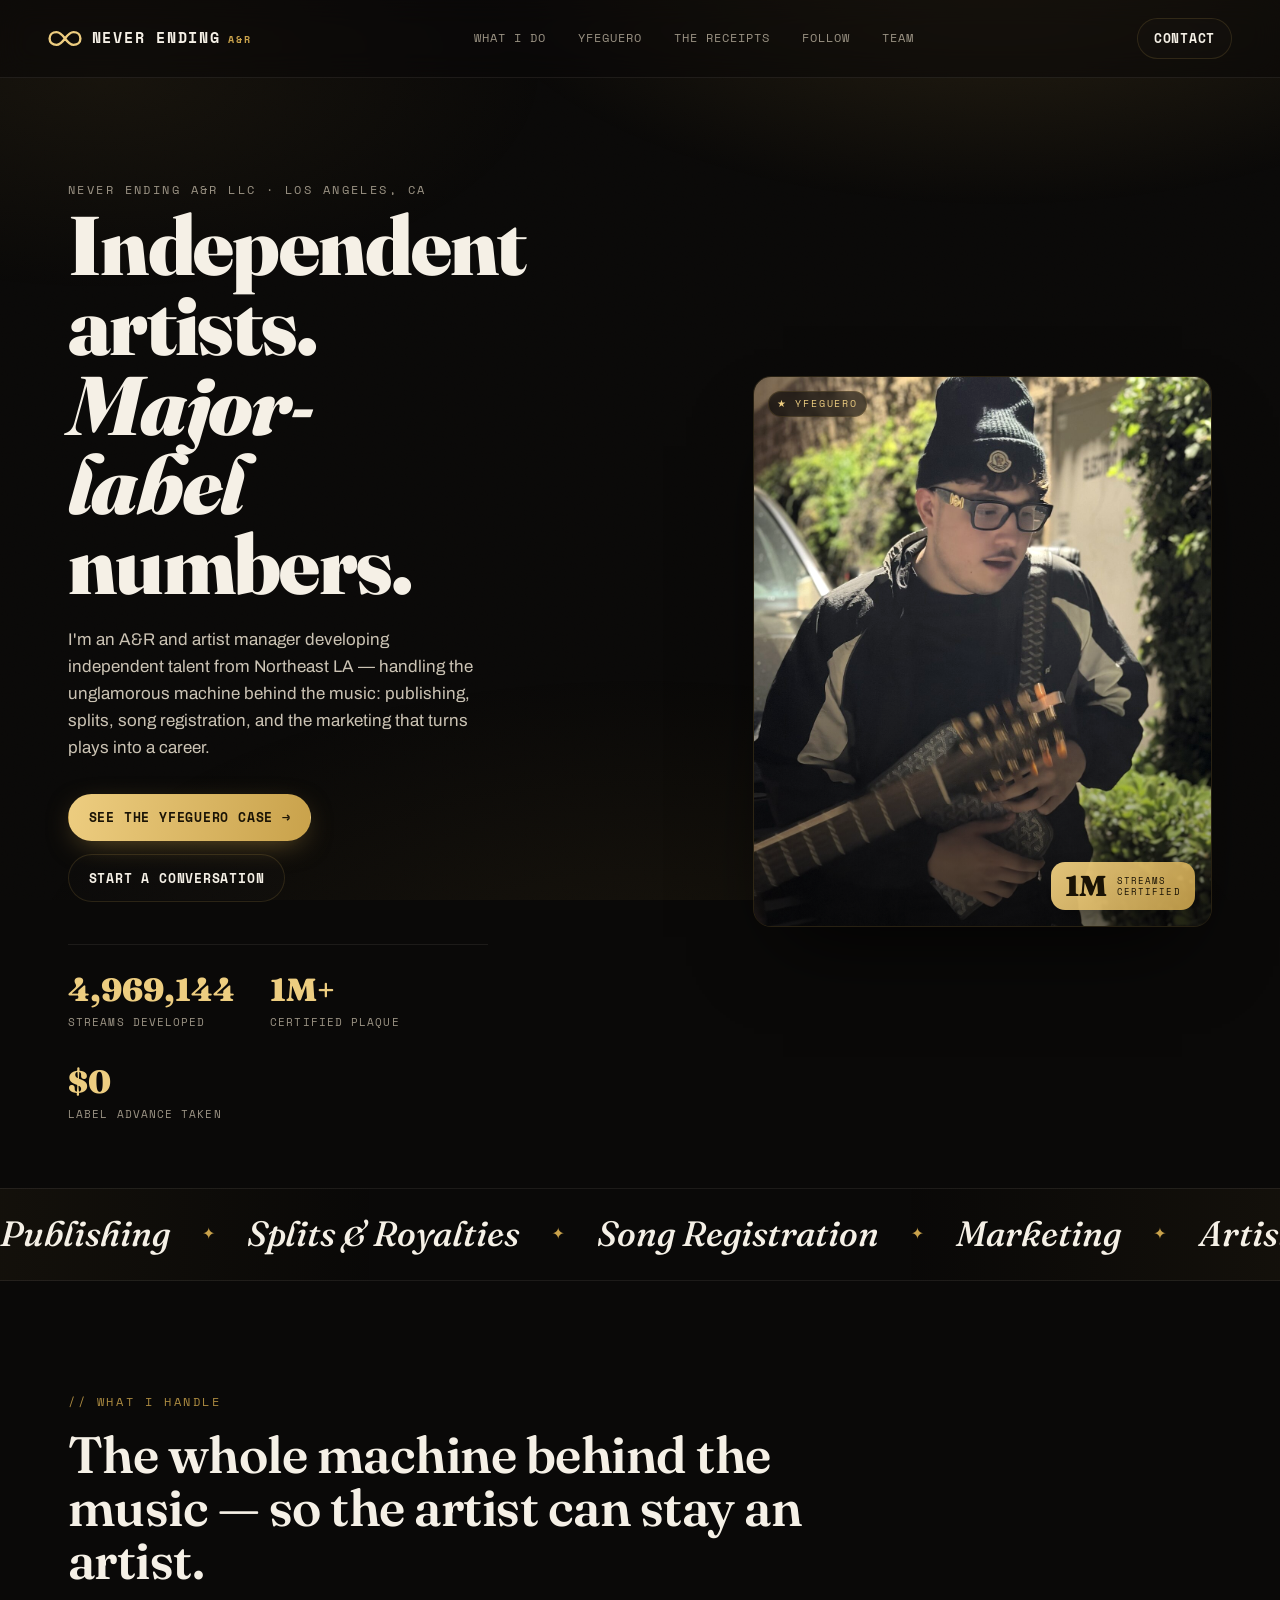
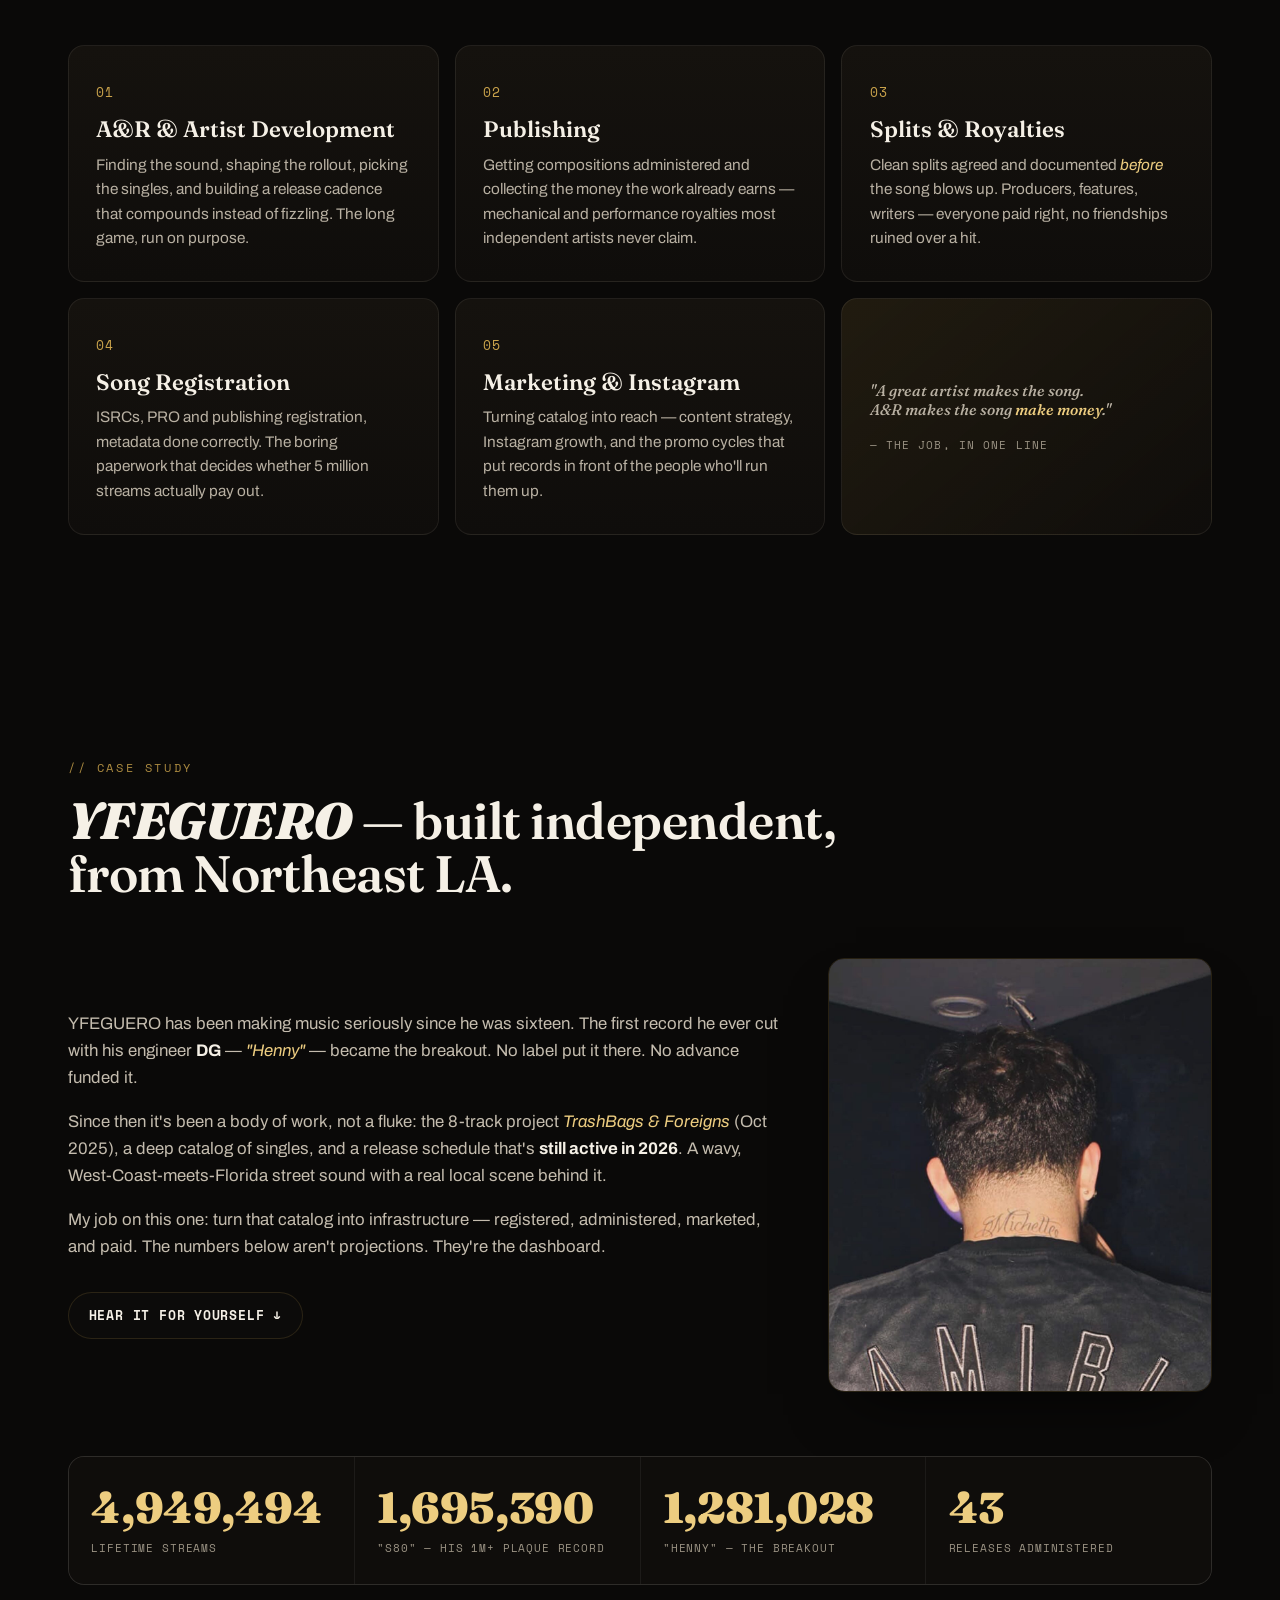
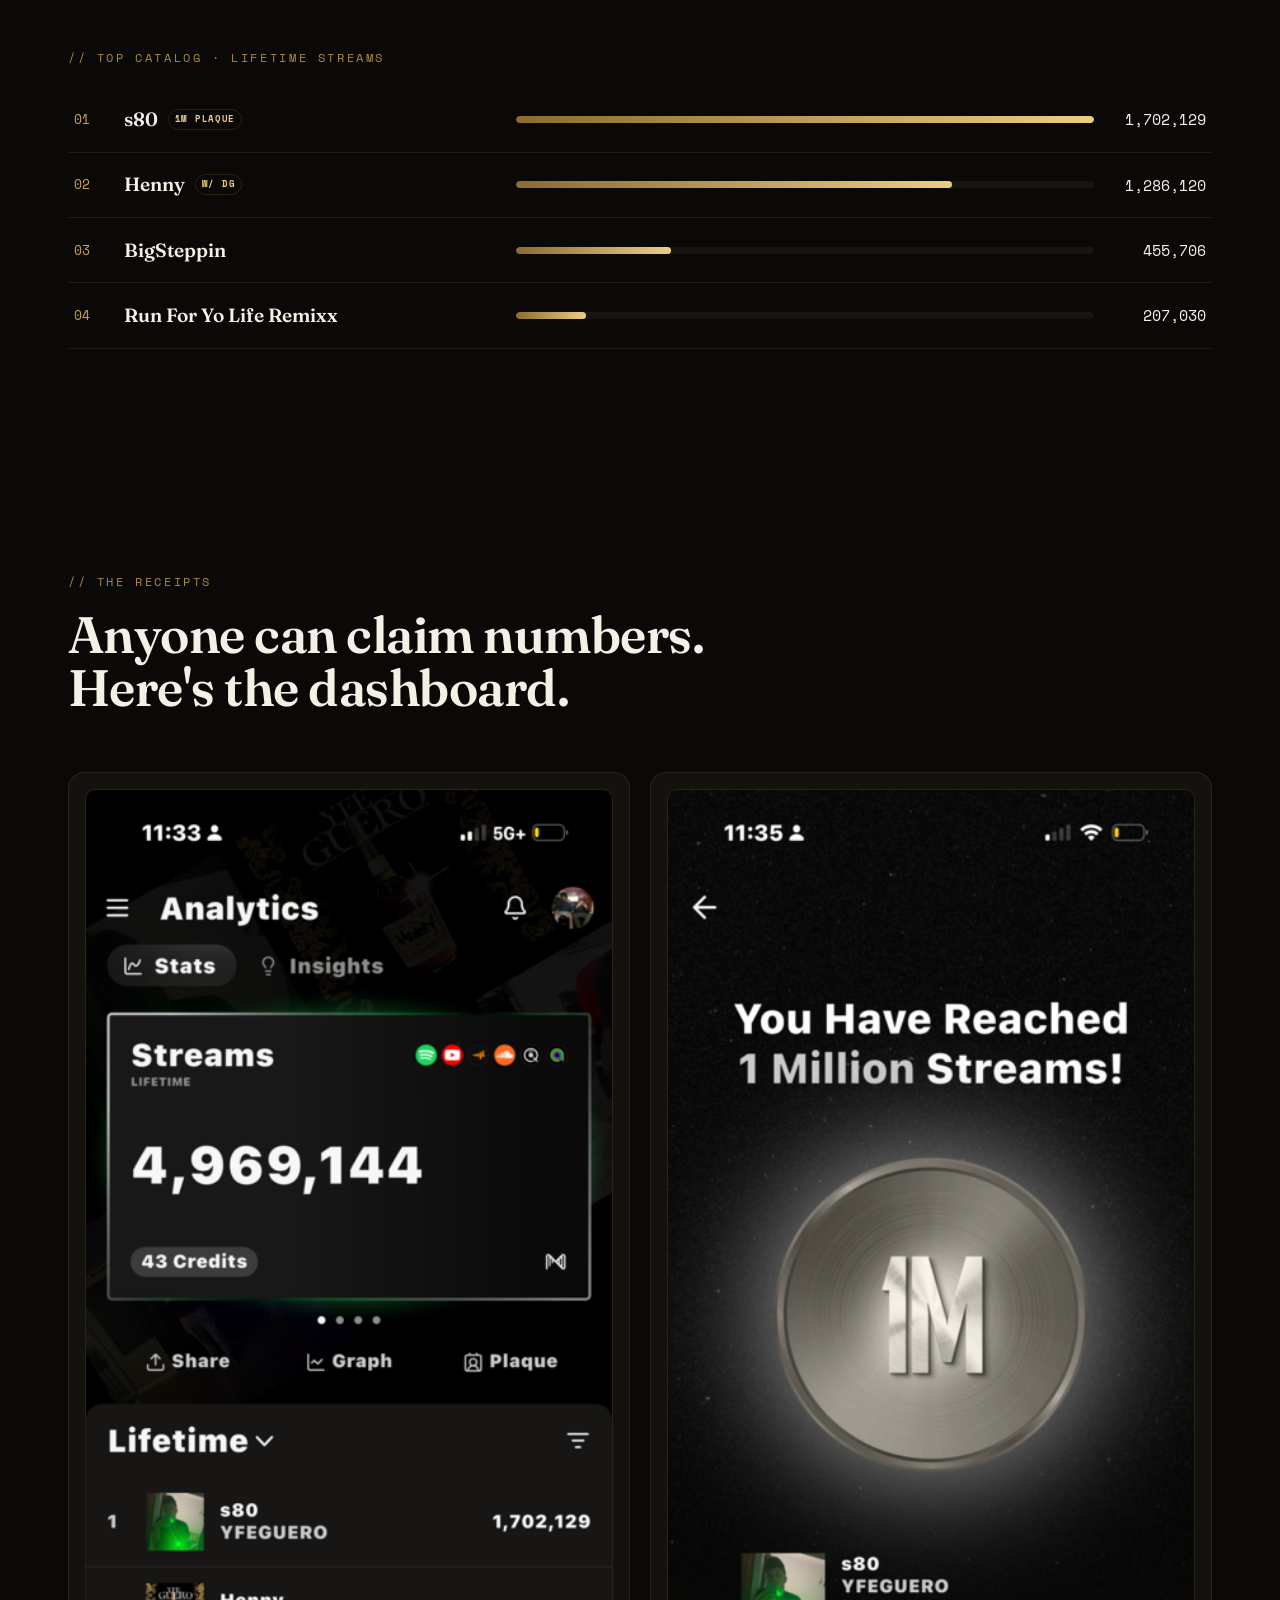
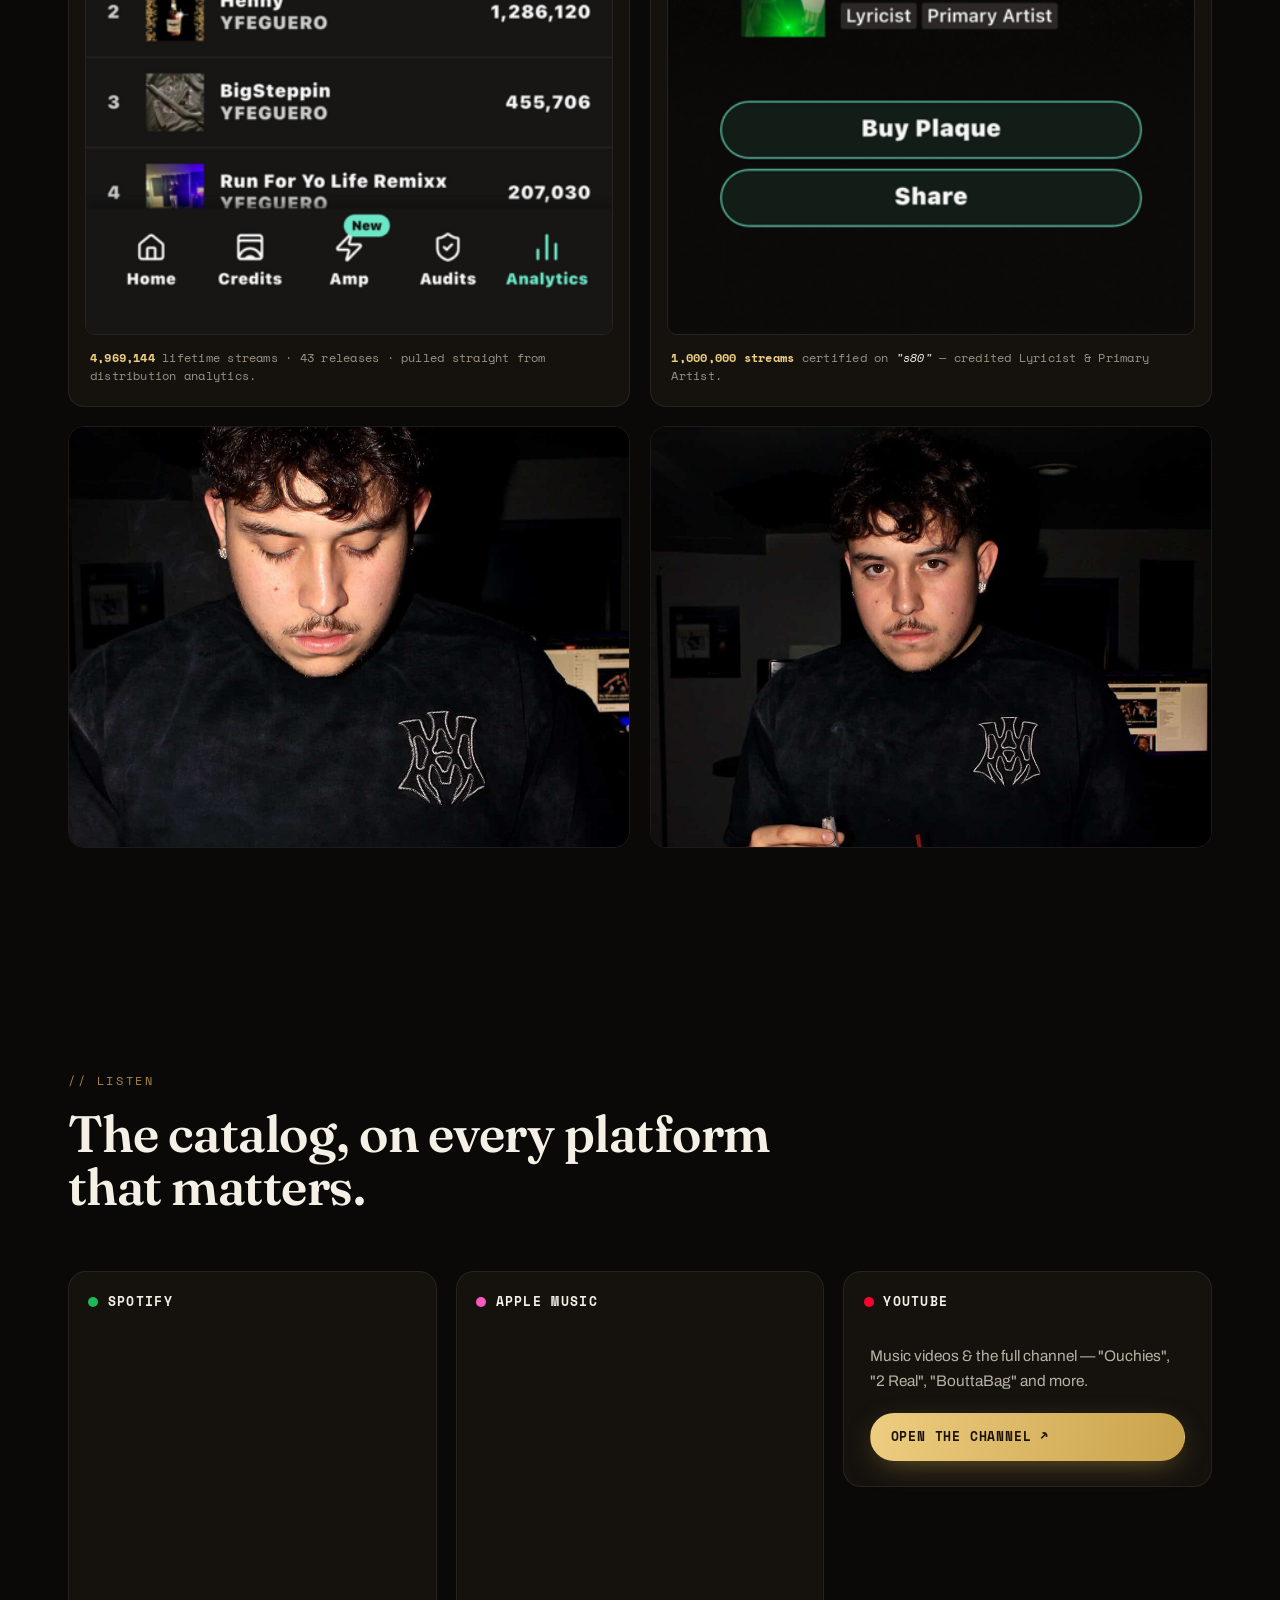
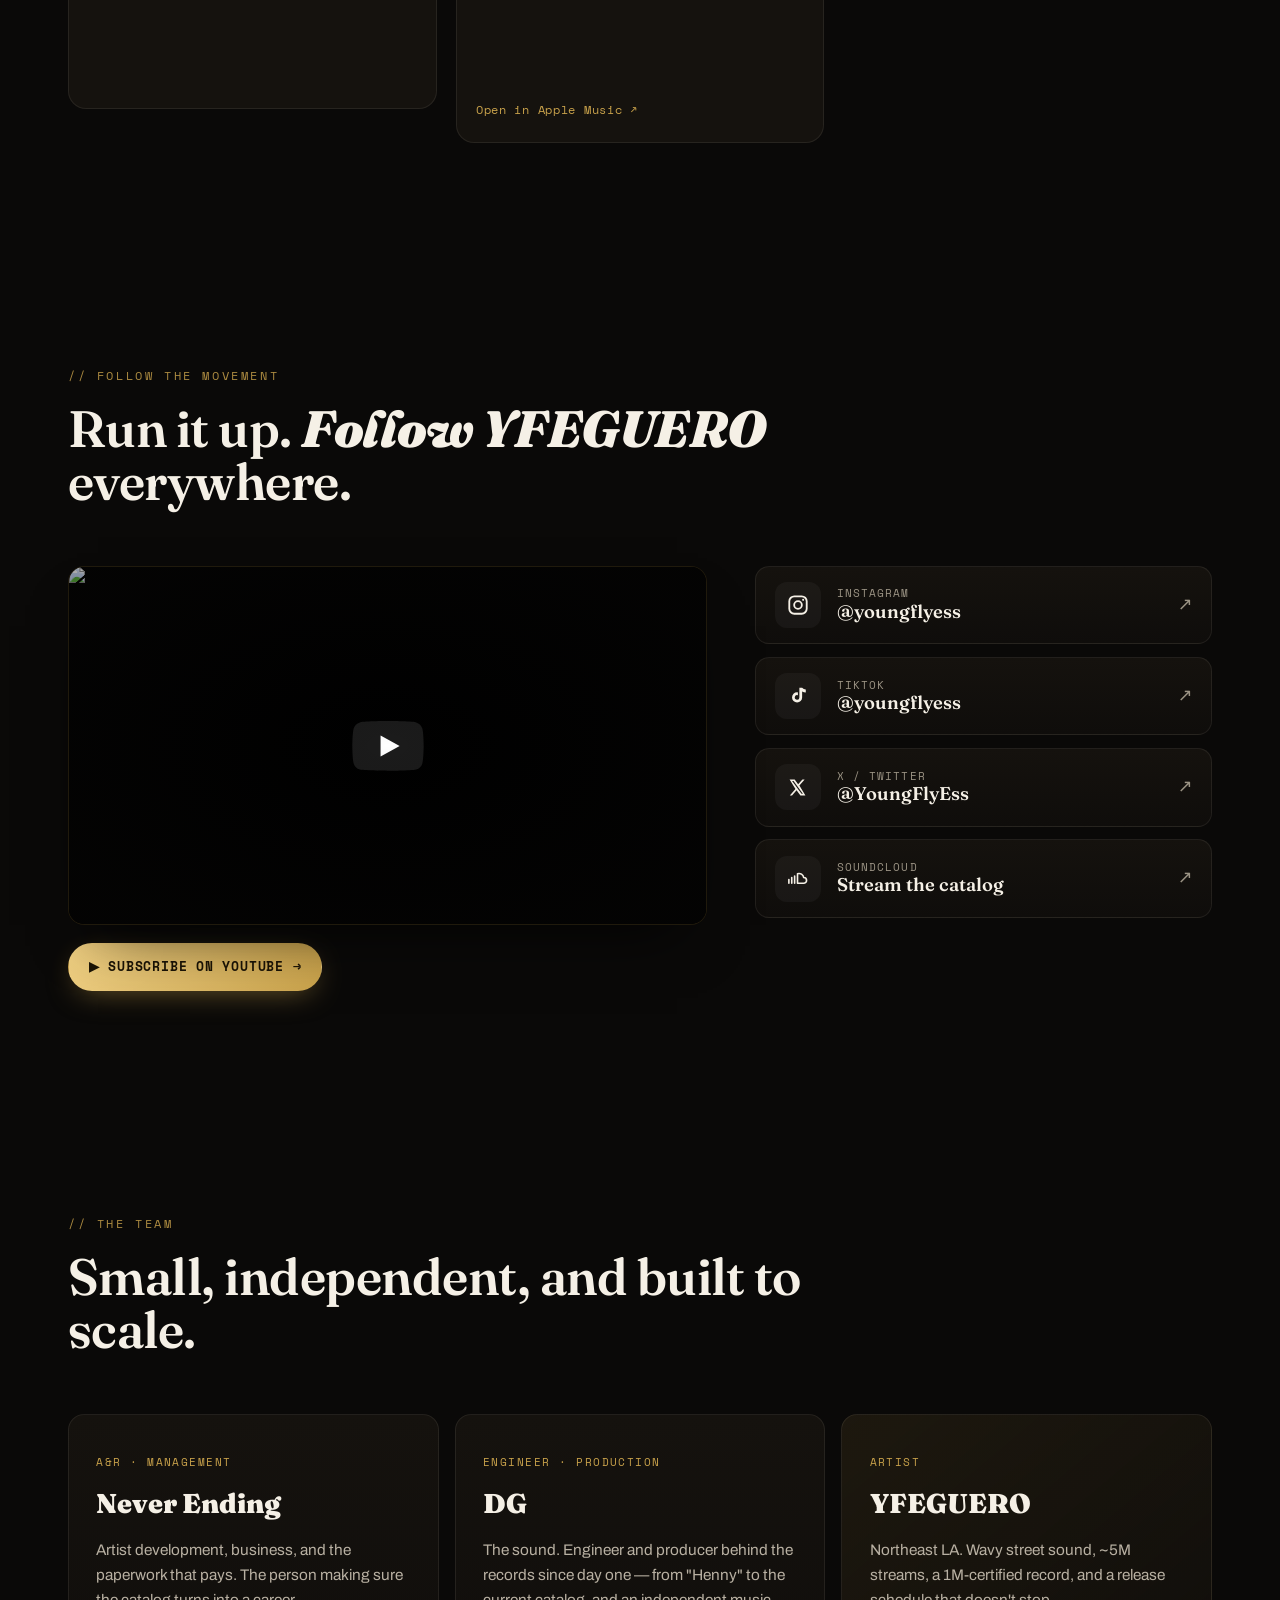
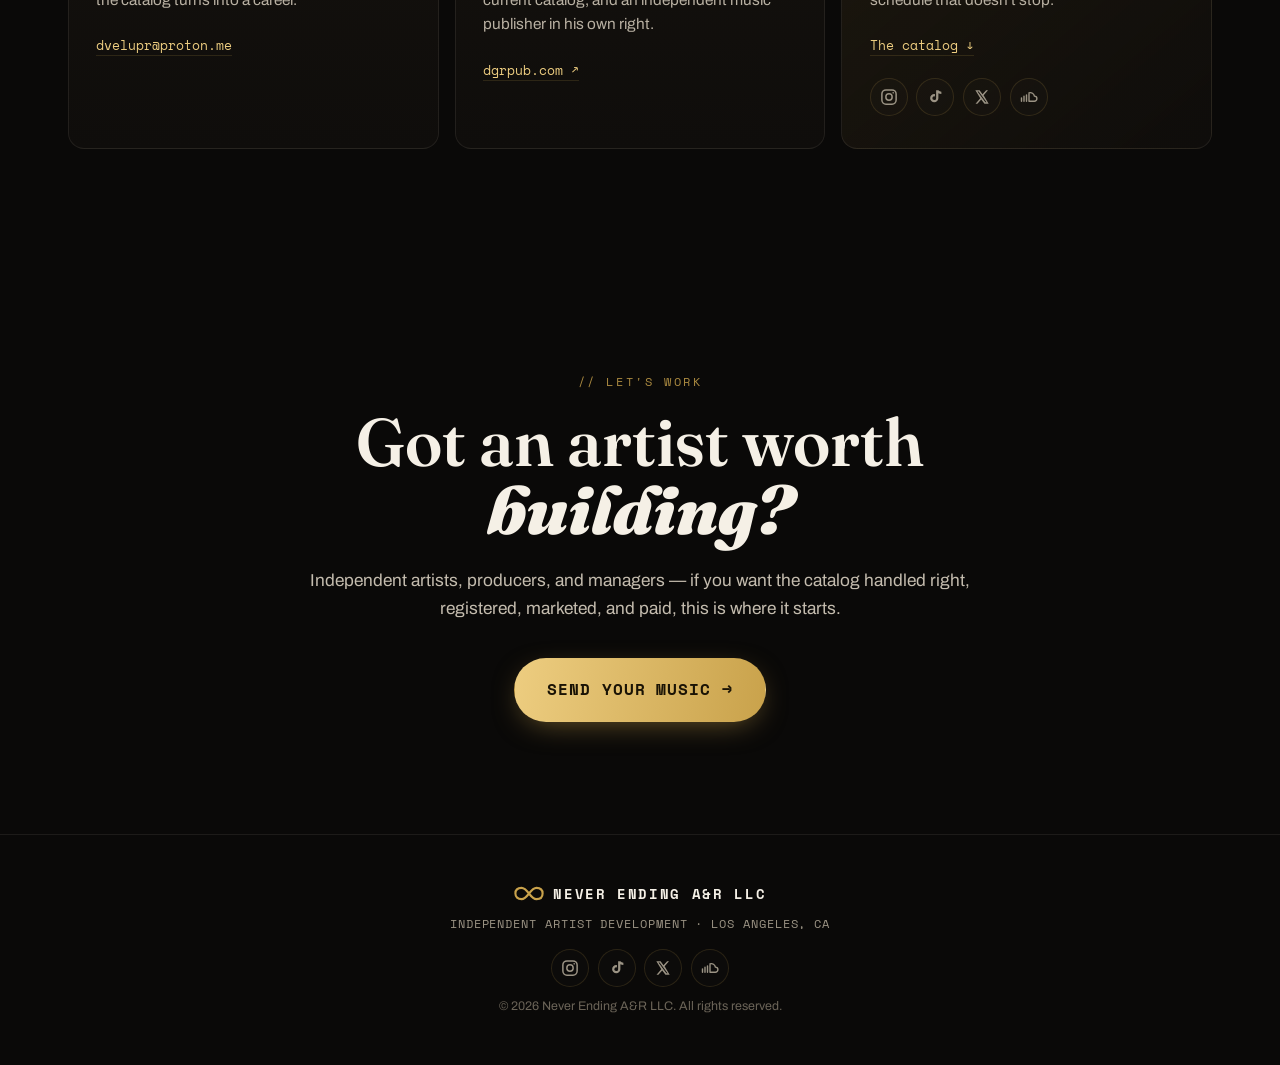
==== commit fcdad8d0: "Fix YouTube embed error 153 + correct channel links - Replace auto-loading iframe with a click-to-pl" ====
--- a/index.html
+++ b/index.html
@@ -58,7 +58,7 @@
     <a class="social" href="https://tiktok.com/@youngflyess" target="_blank" rel="noopener" aria-label="TikTok — @youngflyess">
       <svg viewBox="0 0 24 24" width="18" height="18" fill="currentColor" aria-hidden="true"><path d="M16.5 3a5.6 5.6 0 0 0 4 1.9V8.1a8.8 8.8 0 0 1-4-1.05v6.45a5.5 5.5 0 1 1-5.5-5.5c.3 0 .6.02.9.07v3.12a2.5 2.5 0 1 0 1.6 2.33V3h3Z"/></svg>
     </a>
-    <a class="social" href="https://www.youtube.com/channel/UCByK5Jr2fC5E2QSdd29g2Yw?sub_confirmation=1" target="_blank" rel="noopener" aria-label="YouTube">
+    <a class="social" href="https://www.youtube.com/@YFEGUERO?sub_confirmation=1" target="_blank" rel="noopener" aria-label="YouTube">
       <svg viewBox="0 0 24 24" width="20" height="20" fill="currentColor" aria-hidden="true"><path d="M23 12s0-3.2-.4-4.7a2.5 2.5 0 0 0-1.7-1.7C19.4 5.2 12 5.2 12 5.2s-7.4 0-8.9.4A2.5 2.5 0 0 0 1.4 7.3C1 8.8 1 12 1 12s0 3.2.4 4.7a2.5 2.5 0 0 0 1.7 1.7c1.5.4 8.9.4 8.9.4s7.4 0 8.9-.4a2.5 2.5 0 0 0 1.7-1.7C23 15.2 23 12 23 12ZM9.8 15.3V8.7l5.7 3.3-5.7 3.3Z"/></svg>
     </a>
     <a class="social" href="https://x.com/YoungFlyEss" target="_blank" rel="noopener" aria-label="X — @YoungFlyEss">
@@ -79,7 +79,7 @@
   <a href="https://tiktok.com/@youngflyess" target="_blank" rel="noopener" aria-label="TikTok — @youngflyess">
     <svg viewBox="0 0 24 24" width="19" height="19" fill="currentColor" aria-hidden="true"><path d="M16.5 3a5.6 5.6 0 0 0 4 1.9V8.1a8.8 8.8 0 0 1-4-1.05v6.45a5.5 5.5 0 1 1-5.5-5.5c.3 0 .6.02.9.07v3.12a2.5 2.5 0 1 0 1.6 2.33V3h3Z"/></svg>
   </a>
-  <a href="https://www.youtube.com/channel/UCByK5Jr2fC5E2QSdd29g2Yw?sub_confirmation=1" target="_blank" rel="noopener" aria-label="YouTube">
+  <a href="https://www.youtube.com/@YFEGUERO?sub_confirmation=1" target="_blank" rel="noopener" aria-label="YouTube">
     <svg viewBox="0 0 24 24" width="21" height="21" fill="currentColor" aria-hidden="true"><path d="M23 12s0-3.2-.4-4.7a2.5 2.5 0 0 0-1.7-1.7C19.4 5.2 12 5.2 12 5.2s-7.4 0-8.9.4A2.5 2.5 0 0 0 1.4 7.3C1 8.8 1 12 1 12s0 3.2.4 4.7a2.5 2.5 0 0 0 1.7 1.7c1.5.4 8.9.4 8.9.4s7.4 0 8.9-.4a2.5 2.5 0 0 0 1.7-1.7C23 15.2 23 12 23 12ZM9.8 15.3V8.7l5.7 3.3-5.7 3.3Z"/></svg>
   </a>
   <a href="https://x.com/YoungFlyEss" target="_blank" rel="noopener" aria-label="X — @YoungFlyEss">
@@ -280,7 +280,7 @@
         <h3 class="player-h"><span class="dot dot-yt"></span>YouTube</h3>
         <div class="yt-card">
           <p>Music videos &amp; the full channel — "Ouchies", "2 Real", "BouttaBag" and more.</p>
-          <a class="btn btn-gold" href="https://www.youtube.com/channel/UCByK5Jr2fC5E2QSdd29g2Yw?sub_confirmation=1" target="_blank" rel="noopener">Open the channel ↗</a>
+          <a class="btn btn-gold" href="https://www.youtube.com/@YFEGUERO?sub_confirmation=1" target="_blank" rel="noopener">Open the channel ↗</a>
         </div>
       </div>
     </div>
@@ -295,9 +295,14 @@
     <div class="follow-grid">
       <div class="follow-media">
         <div class="yt-embed">
-          <iframe src="https://www.youtube.com/embed/5v_BV72TrZ0?rel=0" title="YFEGUERO — official video on YouTube" loading="lazy" frameborder="0" allow="accelerometer; autoplay; clipboard-write; encrypted-media; gyroscope; picture-in-picture; web-share" allowfullscreen></iframe>
+          <button class="yt-facade" id="ytFacade" data-id="5v_BV72TrZ0" type="button" aria-label="Play YFEGUERO — 30S &amp; 10S on YouTube">
+            <img src="https://i.ytimg.com/vi/5v_BV72TrZ0/maxresdefault.jpg" alt="YFEGUERO — 30S &amp; 10S music video" loading="lazy" onerror="this.onerror=null;this.src='https://i.ytimg.com/vi/5v_BV72TrZ0/hqdefault.jpg'" />
+            <span class="yt-play" aria-hidden="true">
+              <svg viewBox="0 0 68 48" width="72" height="51"><path class="yt-play-bg" d="M66.5 7.7c-.8-2.9-3-5.2-5.9-6C55.3.5 34 .5 34 .5S12.7.5 7.4 1.7C4.5 2.5 2.3 4.8 1.5 7.7.3 13 .3 24 .3 24s0 11 1.2 16.3c.8 2.9 3 5.2 5.9 6C12.7 47.5 34 47.5 34 47.5s21.3 0 26.6-1.2c2.9-.8 5.1-3.1 5.9-6C67.7 35 67.7 24 67.7 24s0-11-1.2-16.3z"/><path d="M27 34l18-10-18-10z" fill="#fff"/></svg>
+            </span>
+          </button>
         </div>
-        <a class="btn btn-gold follow-sub" href="https://www.youtube.com/channel/UCByK5Jr2fC5E2QSdd29g2Yw?sub_confirmation=1" target="_blank" rel="noopener">▶ Subscribe on YouTube →</a>
+        <a class="btn btn-gold follow-sub" href="https://www.youtube.com/@YFEGUERO?sub_confirmation=1" target="_blank" rel="noopener">▶ Subscribe on YouTube →</a>
       </div>
       <div class="follow-links">
         <a class="follow-btn fb-ig" href="https://instagram.com/youngflyess" target="_blank" rel="noopener">
--- a/styles.css
+++ b/styles.css
@@ -392,6 +392,15 @@
 .yt-embed{position:relative;width:100%;aspect-ratio:16/9;border-radius:16px;overflow:hidden;
   border:1px solid var(--line);background:#000;box-shadow:0 30px 60px -30px rgba(0,0,0,.85)}
 .yt-embed iframe{position:absolute;inset:0;width:100%;height:100%;border:0}
+.yt-facade{position:absolute;inset:0;width:100%;height:100%;padding:0;border:0;cursor:pointer;background:#000;display:block;overflow:hidden}
+.yt-facade img{width:100%;height:100%;object-fit:cover;transition:transform .6s var(--ease),filter .35s}
+.yt-facade::after{content:"";position:absolute;inset:0;background:radial-gradient(60% 60% at 50% 50%,transparent,rgba(10,9,8,.35))}
+.yt-facade:hover img{transform:scale(1.04);filter:brightness(1.05)}
+.yt-play{position:absolute;top:50%;left:50%;transform:translate(-50%,-50%);transition:transform .3s var(--ease)}
+.yt-play svg{display:block;filter:drop-shadow(0 6px 18px rgba(0,0,0,.5))}
+.yt-play-bg{fill:#212121;fill-opacity:.82;transition:fill .3s,fill-opacity .3s}
+.yt-facade:hover .yt-play{transform:translate(-50%,-50%) scale(1.08)}
+.yt-facade:hover .yt-play-bg{fill:#ff0033;fill-opacity:1}
 .follow-sub{align-self:flex-start}
 .follow-links{display:flex;flex-direction:column;gap:.8rem}
 .follow-btn{display:flex;align-items:center;gap:1rem;padding:.95rem 1.15rem;border-radius:14px;
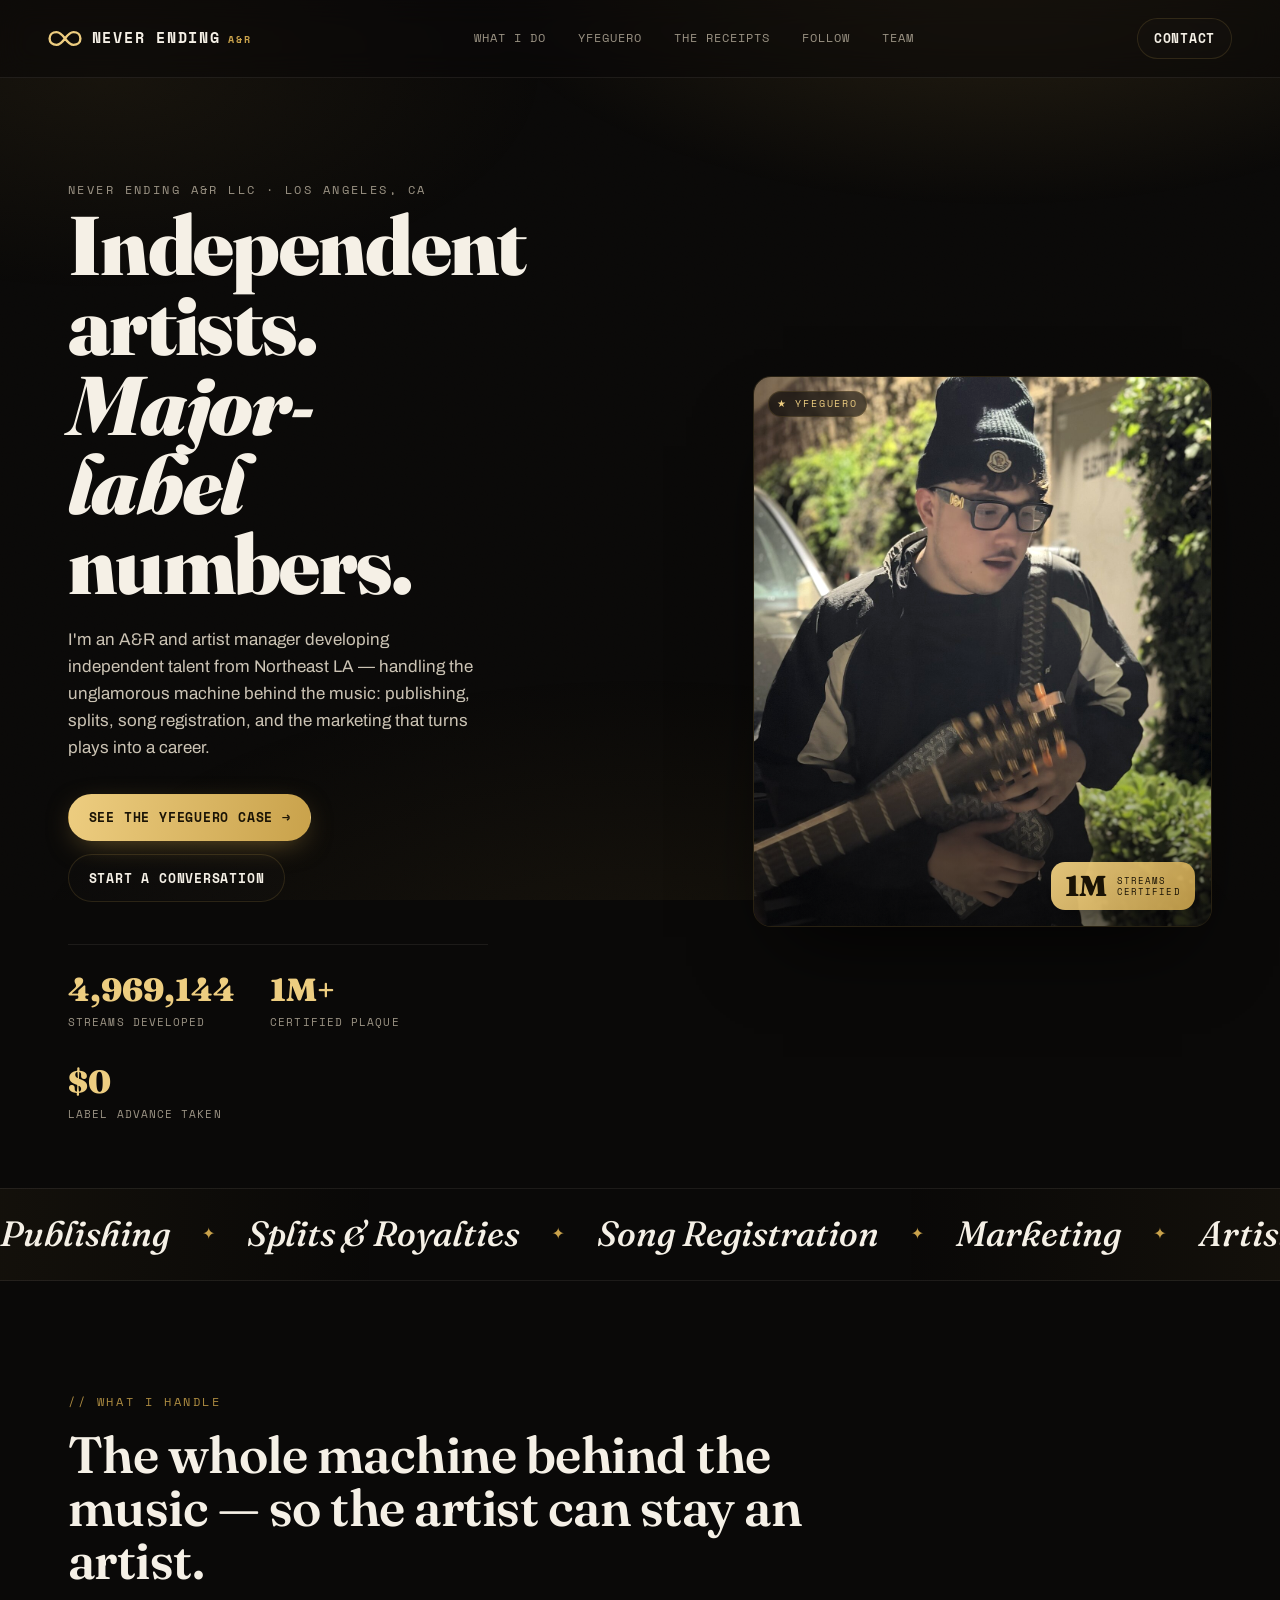
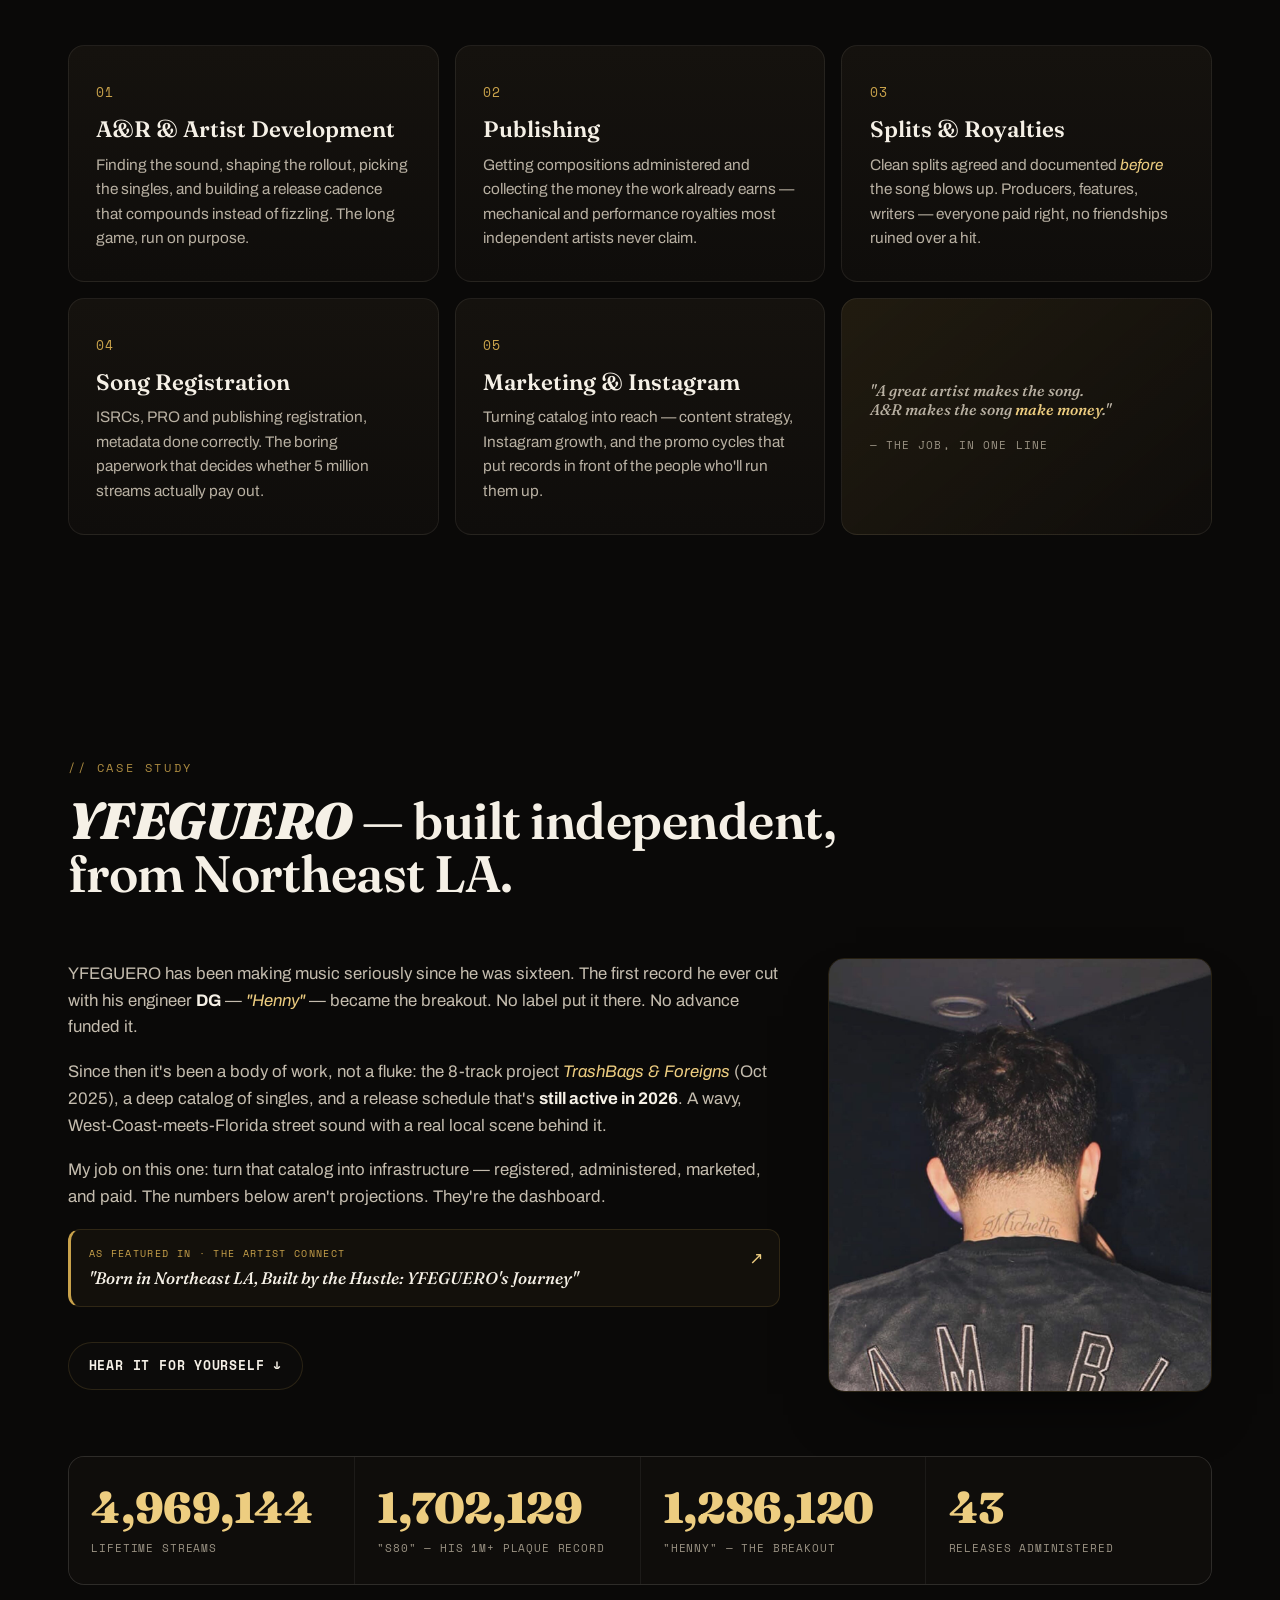
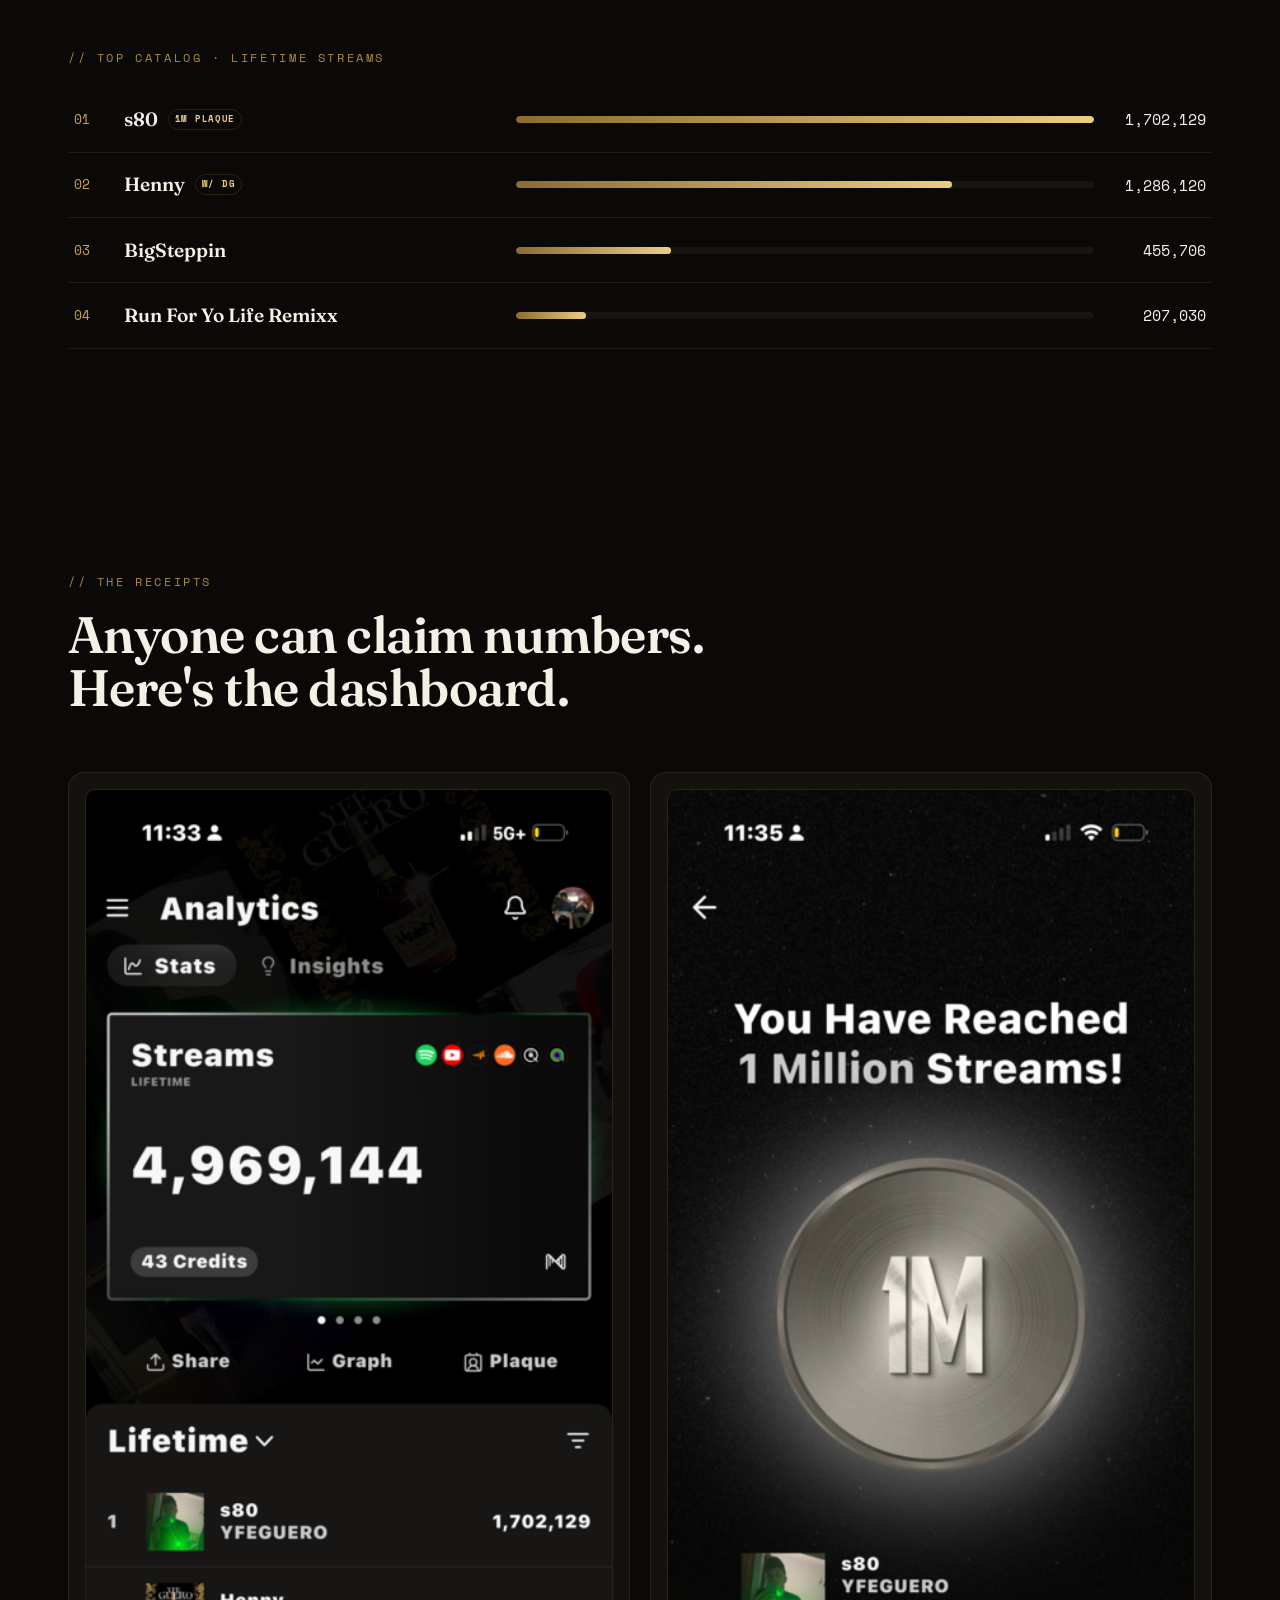
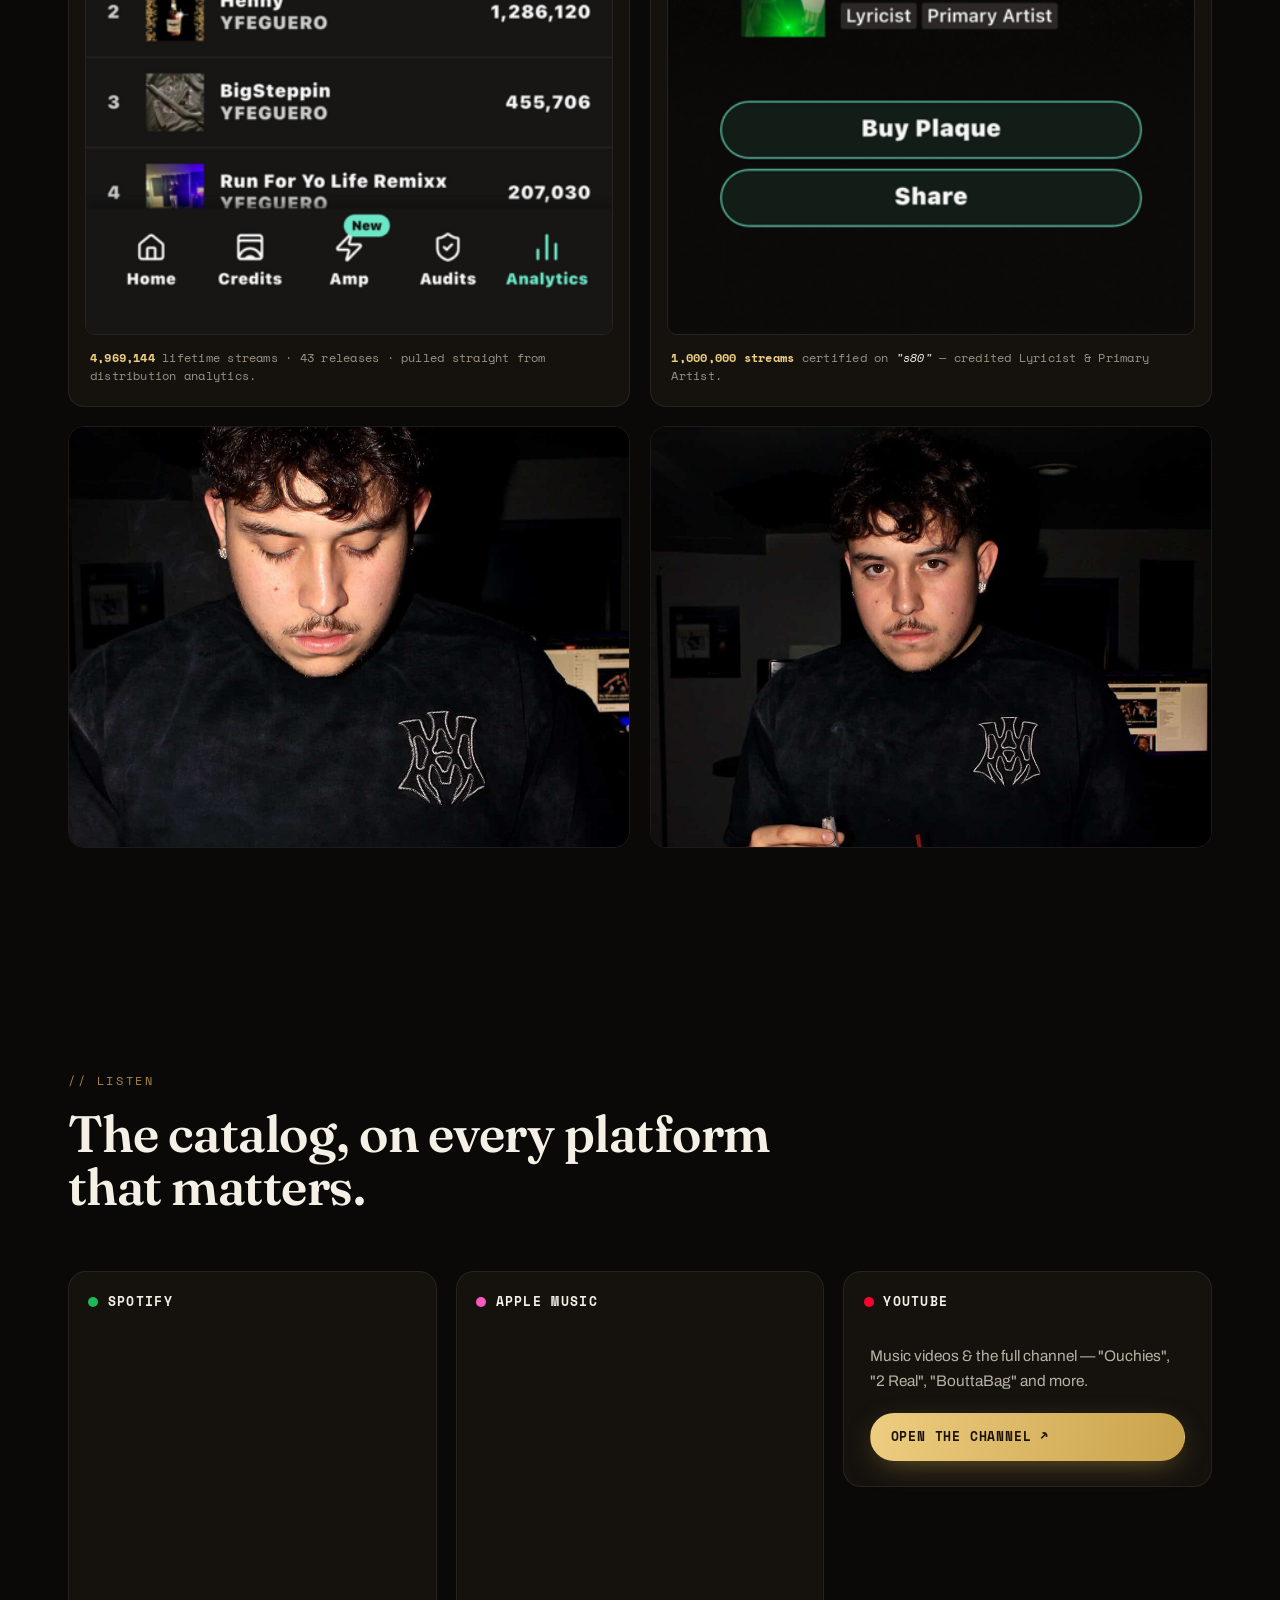
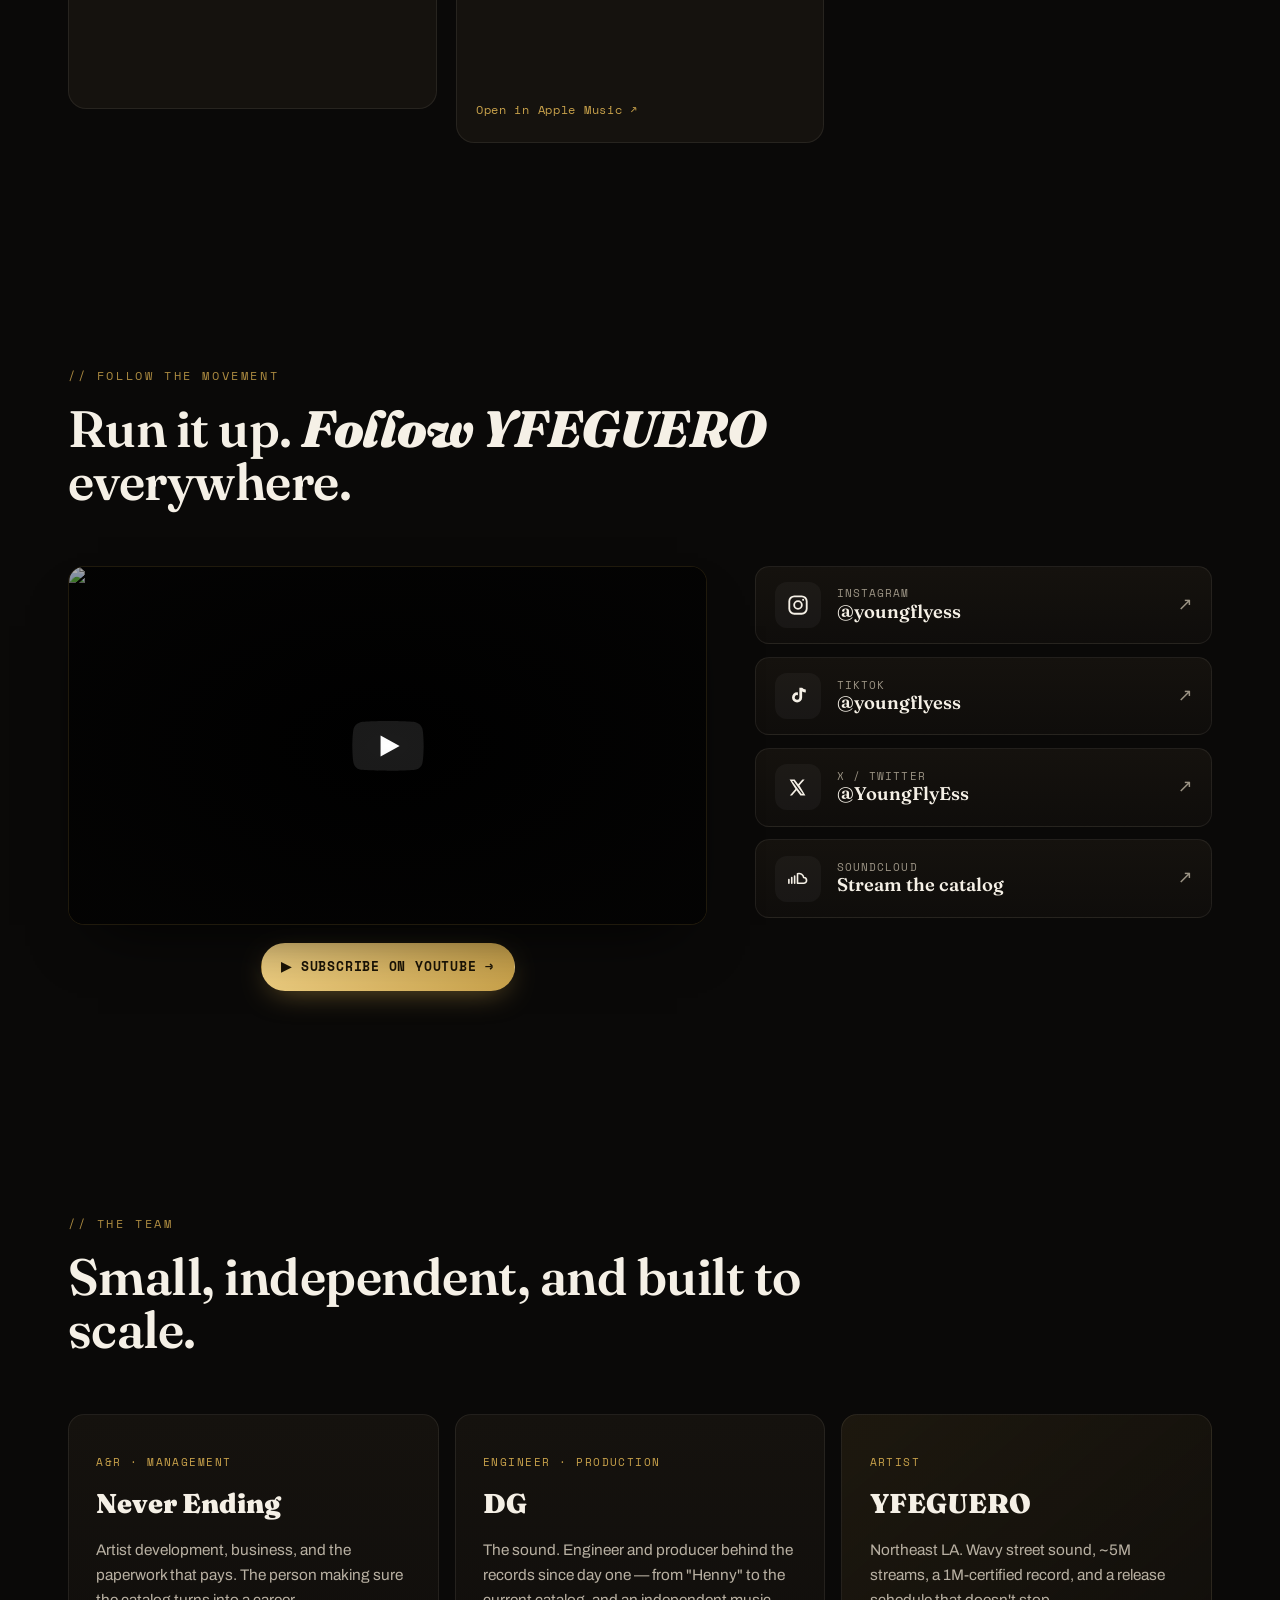
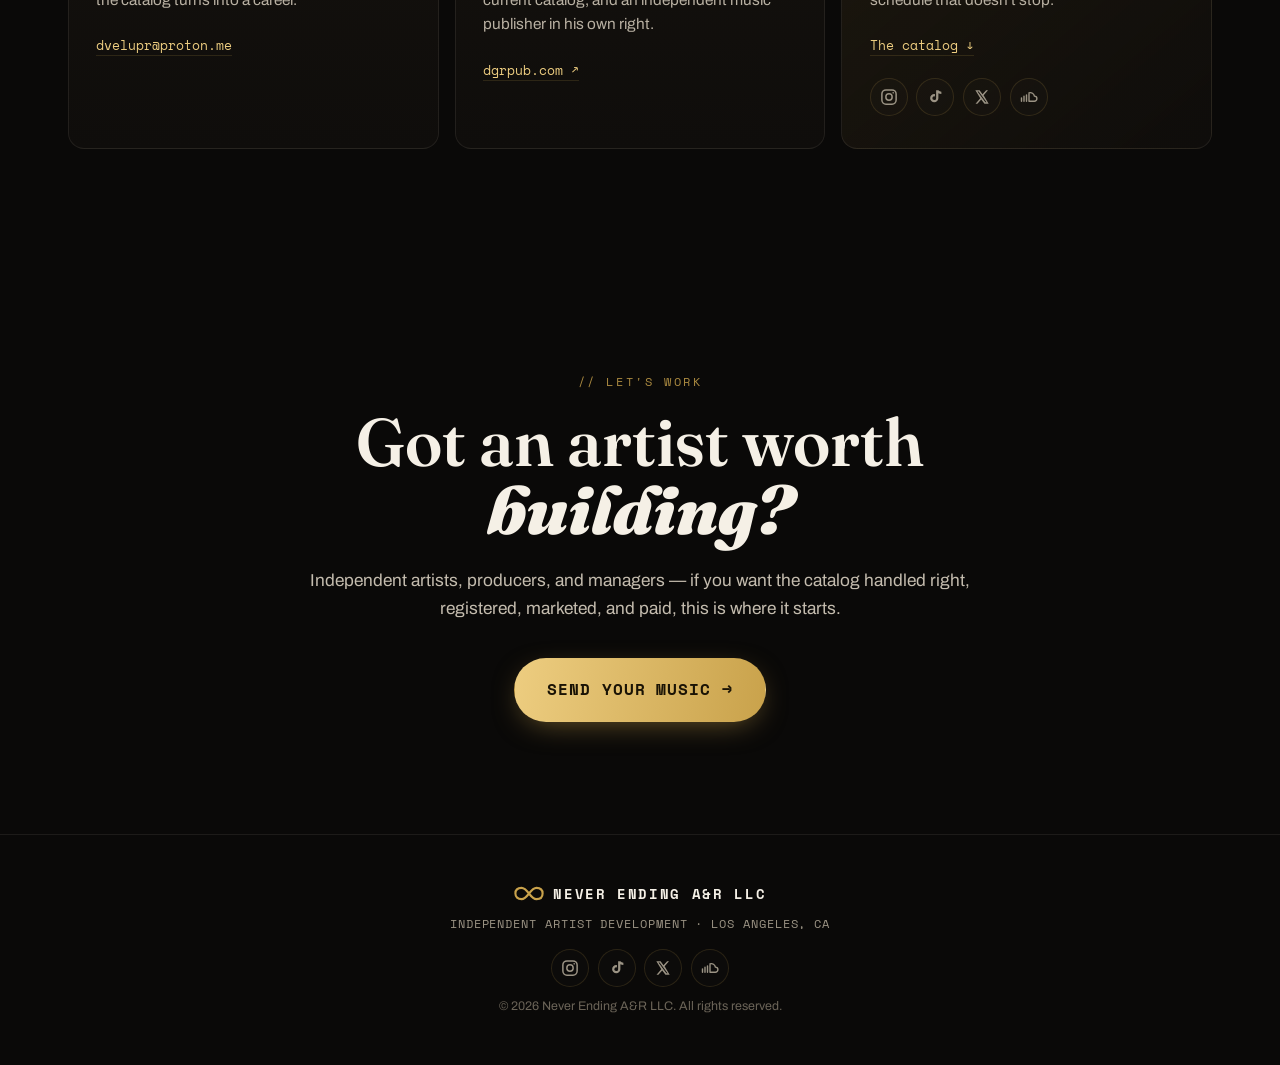
==== commit 1a6df074: "Add press feature link in case study section "As featured in · The Artist Connect" — links to the YF" ====
--- a/index.html
+++ b/index.html
@@ -179,6 +179,11 @@
         <p>YFEGUERO has been making music seriously since he was sixteen. The first record he ever cut with his engineer <strong>DG</strong> — <em>"Henny"</em> — became the breakout. No label put it there. No advance funded it.</p>
         <p>Since then it's been a body of work, not a fluke: the 8-track project <em>TrashBags &amp; Foreigns</em> (Oct 2025), a deep catalog of singles, and a release schedule that's <strong>still active in 2026</strong>. A wavy, West-Coast-meets-Florida street sound with a real local scene behind it.</p>
         <p>My job on this one: turn that catalog into infrastructure — registered, administered, marketed, and paid. The numbers below aren't projections. They're the dashboard.</p>
+        <a class="press-feature" href="https://theartistconnect.org/born-in-northeast-la-built-by-the-hustle-yfegueros-journey/" target="_blank" rel="noopener">
+          <span class="pf-label">As featured in · The Artist Connect</span>
+          <span class="pf-title">"Born in Northeast LA, Built by the Hustle: YFEGUERO's Journey"</span>
+          <span class="pf-go" aria-hidden="true">↗</span>
+        </a>
         <a class="btn btn-ghost" href="#listen">Hear it for yourself ↓</a>
       </div>
       <figure class="case-portrait">
--- a/styles.css
+++ b/styles.css
@@ -180,6 +180,15 @@
 .case-story p strong{color:var(--ink)}
 .case-story p em{color:var(--gold-bright);font-style:italic}
 .case-story .btn{margin-top:.8rem}
+.press-feature{display:flex;flex-direction:column;gap:.35rem;position:relative;
+  margin:.4rem 0 1.4rem;padding:1rem 2.6rem 1rem 1.1rem;border-radius:12px;
+  border:1px solid var(--line);border-left:3px solid var(--gold);background:rgba(201,162,75,.05);
+  transition:background .35s,border-color .35s,transform .35s var(--ease)}
+.press-feature:hover{background:rgba(201,162,75,.1);transform:translateY(-2px)}
+.pf-label{font-family:"Space Mono",monospace;font-size:.64rem;letter-spacing:.13em;text-transform:uppercase;color:var(--gold)}
+.pf-title{font-family:"Fraunces",serif;font-style:italic;font-weight:500;font-size:1.05rem;color:var(--ink);line-height:1.32}
+.pf-go{position:absolute;right:1rem;top:1rem;color:var(--gold-bright);font-size:1.05rem;transition:transform .35s var(--ease)}
+.press-feature:hover .pf-go{transform:translate(2px,-2px)}
 .case-portrait{border-radius:16px;overflow:hidden;border:1px solid var(--line);box-shadow:0 30px 60px -28px rgba(0,0,0,.8)}
 .case-portrait img{width:100%;aspect-ratio:3/3.4;object-fit:cover;object-position:center 25%}
 
@@ -401,7 +410,7 @@
 .yt-play-bg{fill:#212121;fill-opacity:.82;transition:fill .3s,fill-opacity .3s}
 .yt-facade:hover .yt-play{transform:translate(-50%,-50%) scale(1.08)}
 .yt-facade:hover .yt-play-bg{fill:#ff0033;fill-opacity:1}
-.follow-sub{align-self:flex-start}
+.follow-sub{align-self:center}
 .follow-links{display:flex;flex-direction:column;gap:.8rem}
 .follow-btn{display:flex;align-items:center;gap:1rem;padding:.95rem 1.15rem;border-radius:14px;
   background:linear-gradient(180deg,var(--panel),var(--bg-2));border:1px solid var(--line-2);
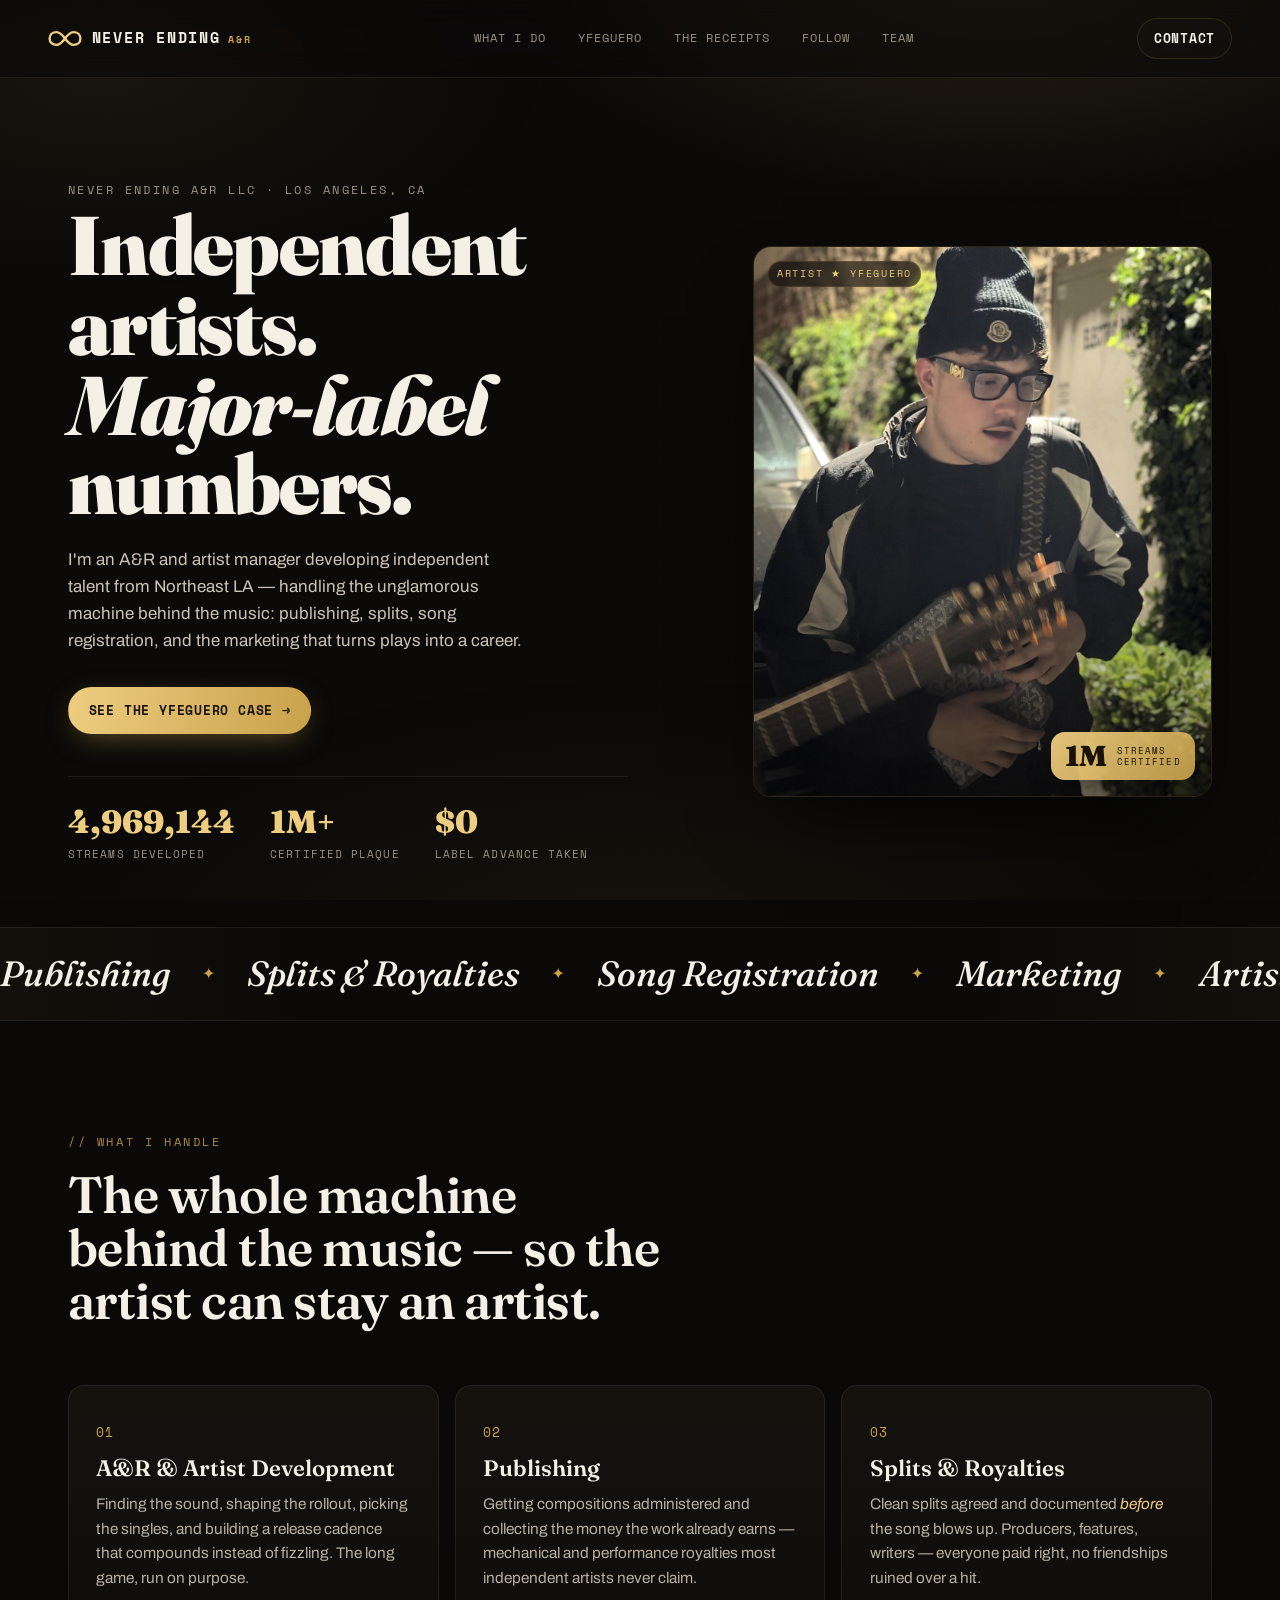
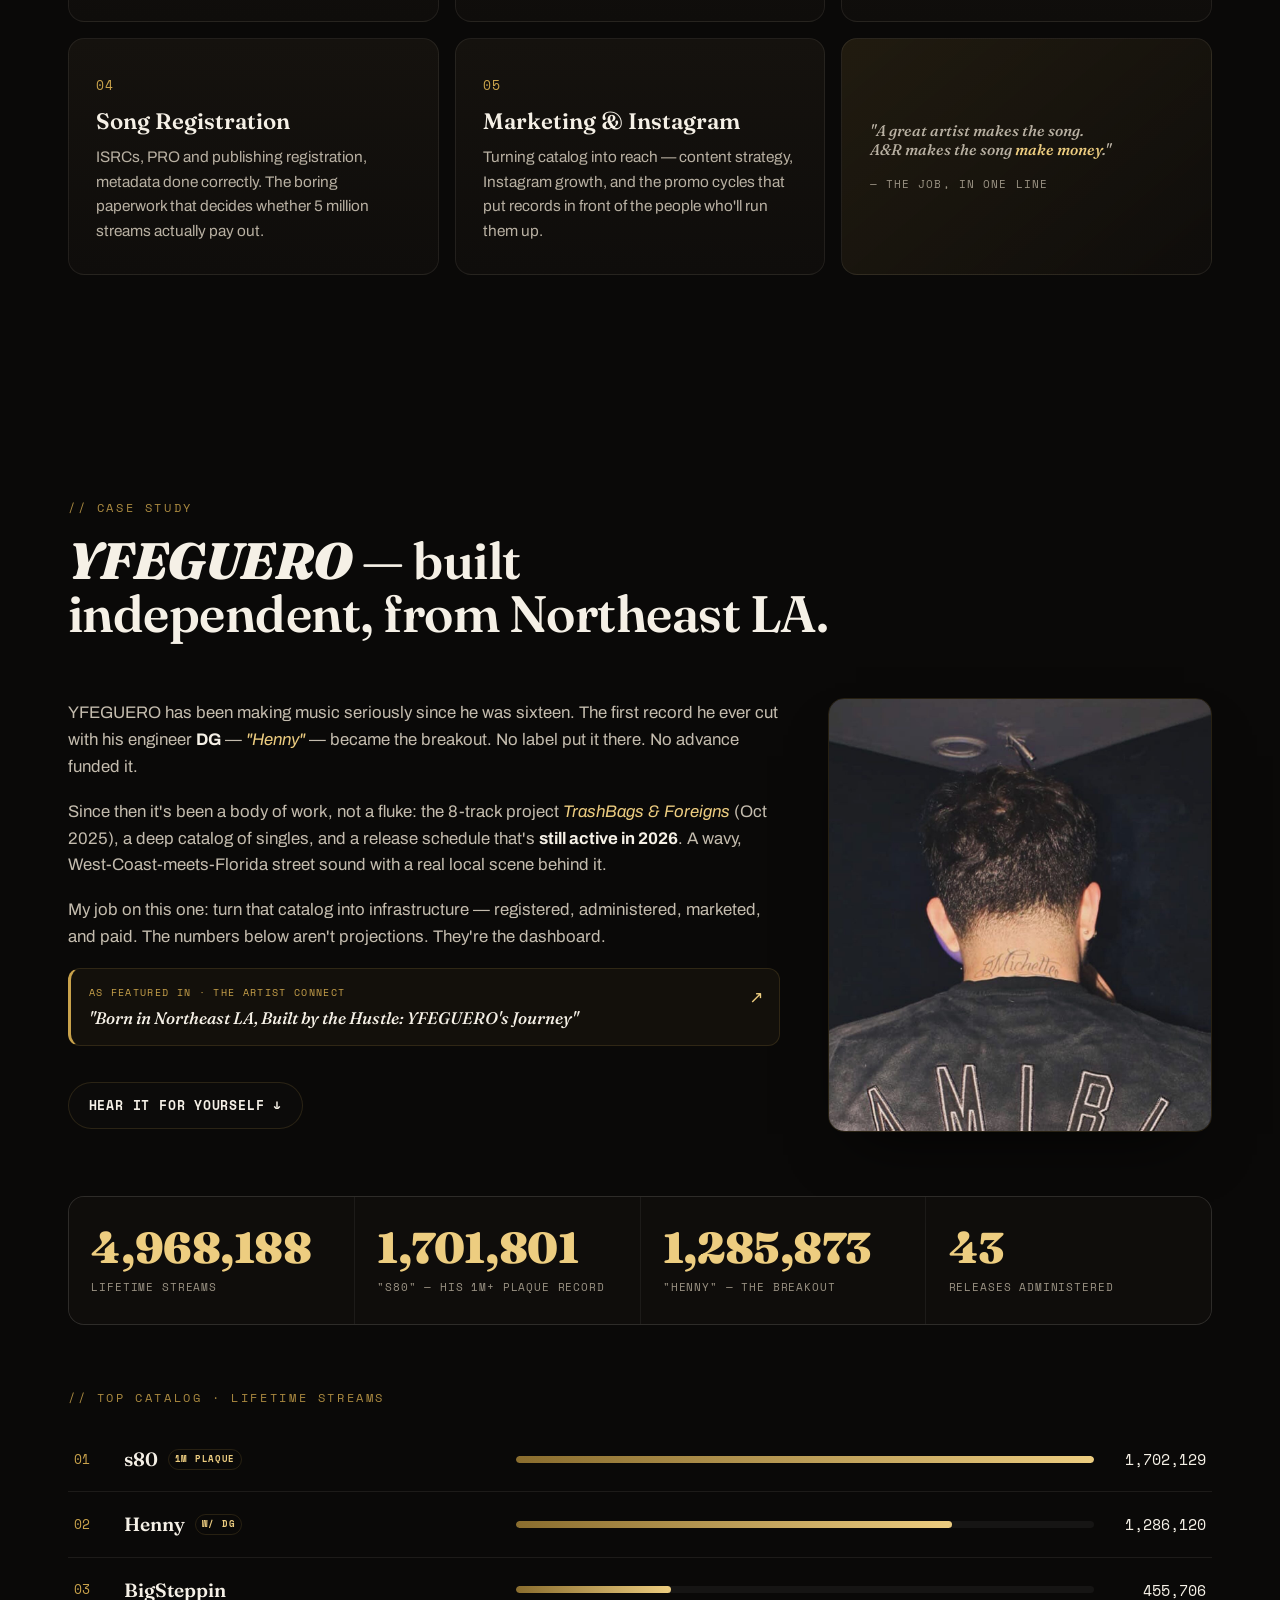
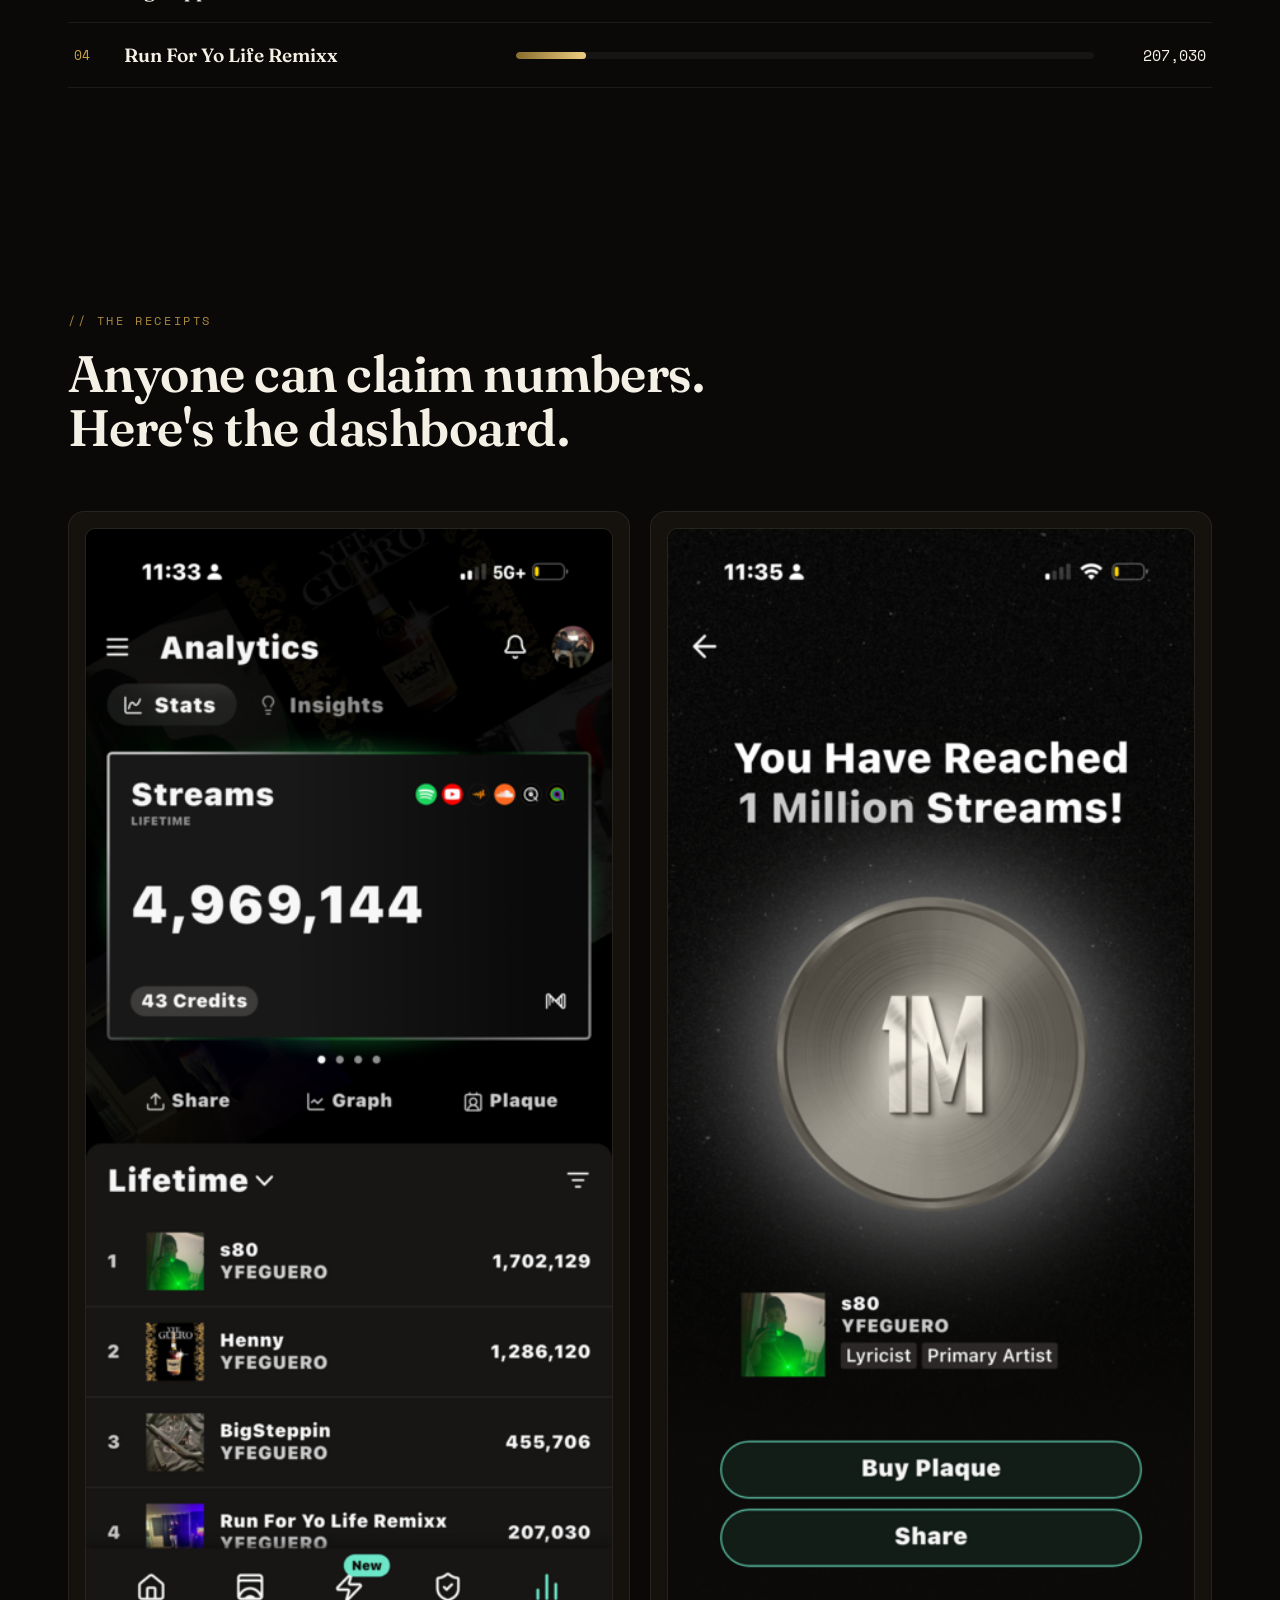
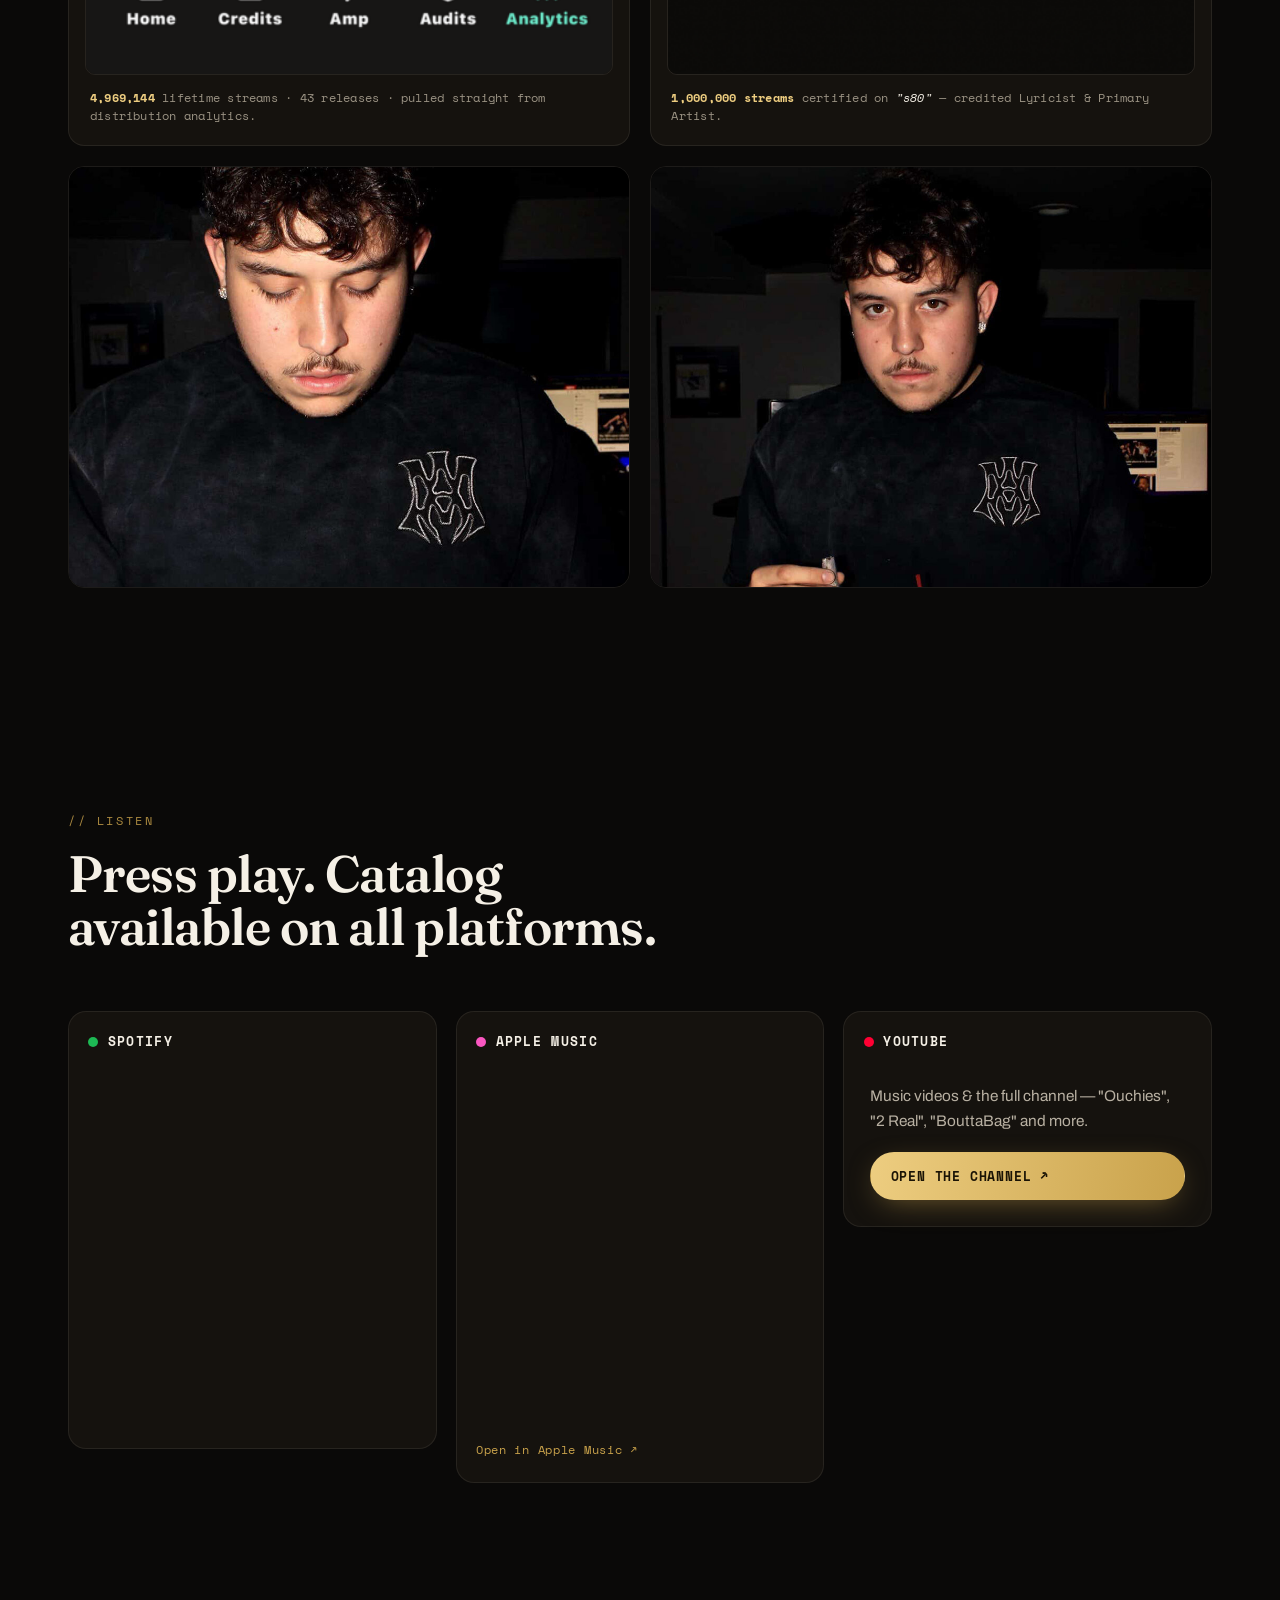
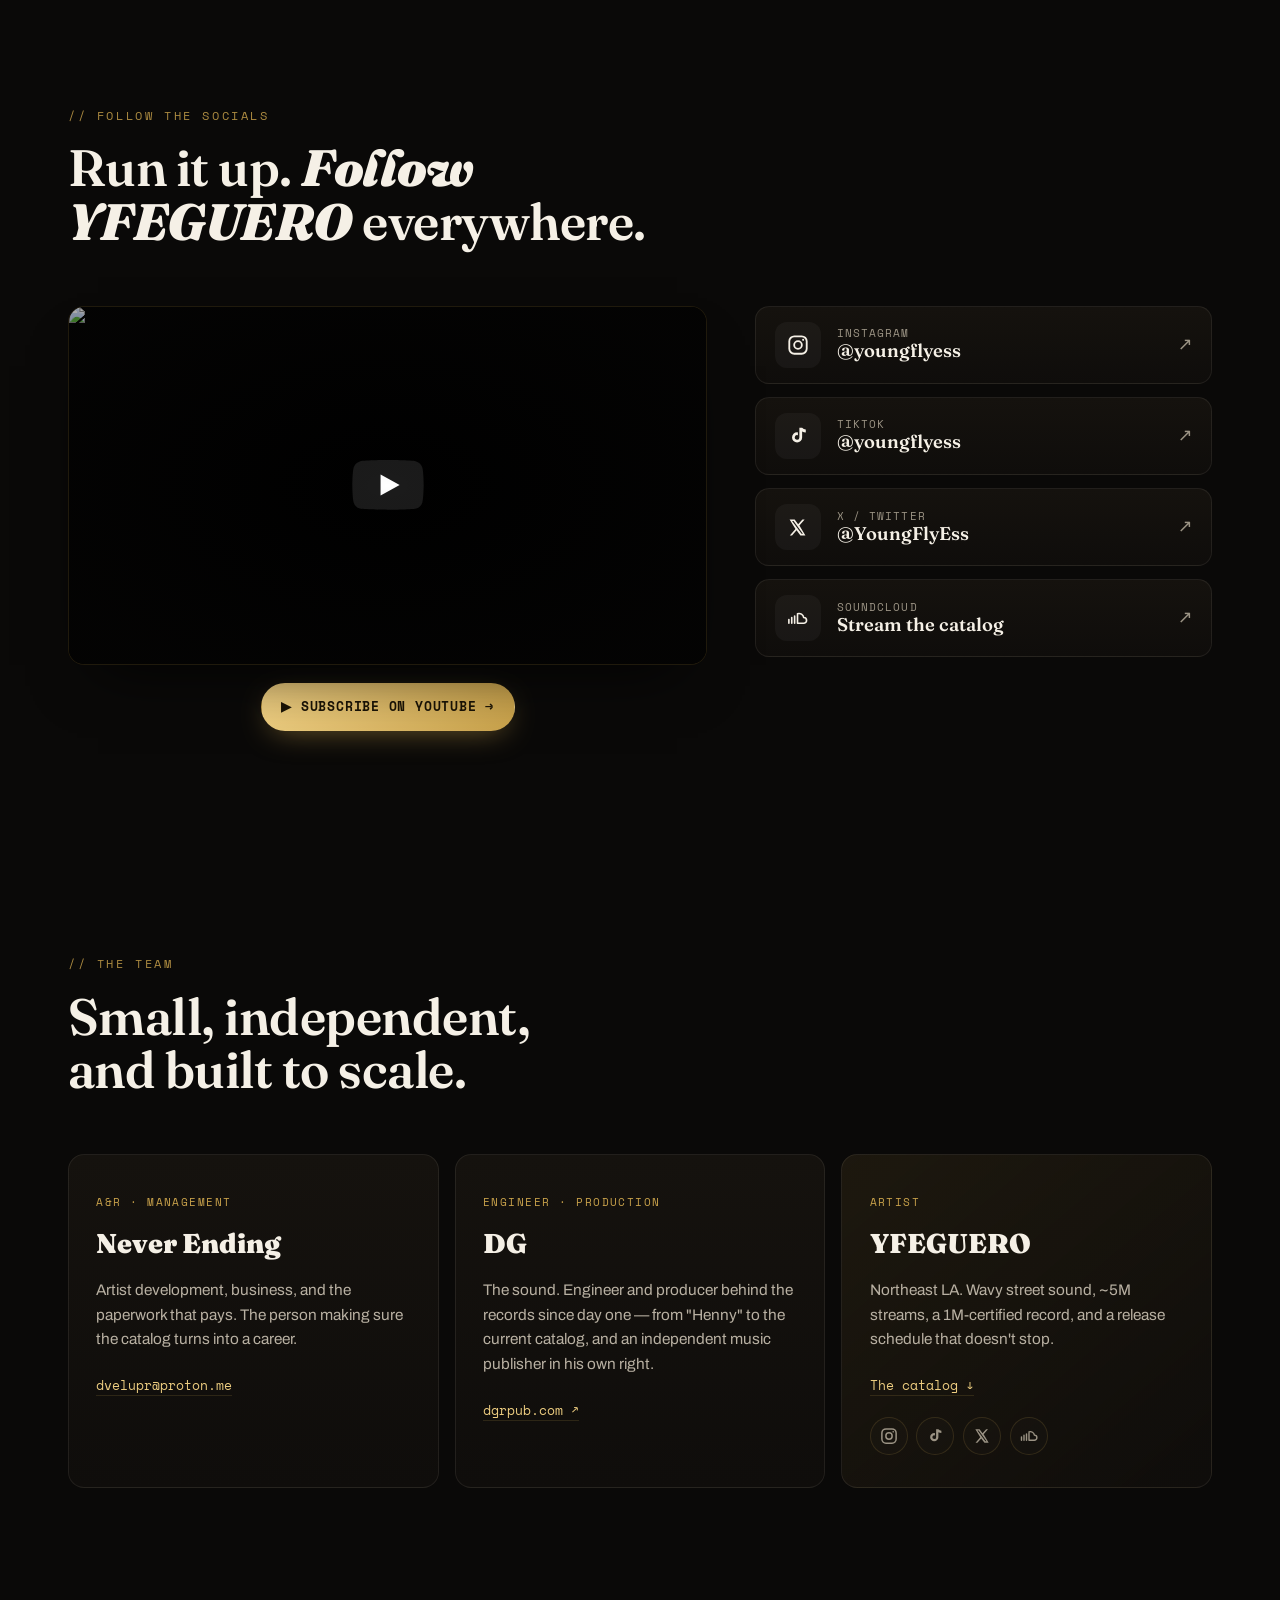
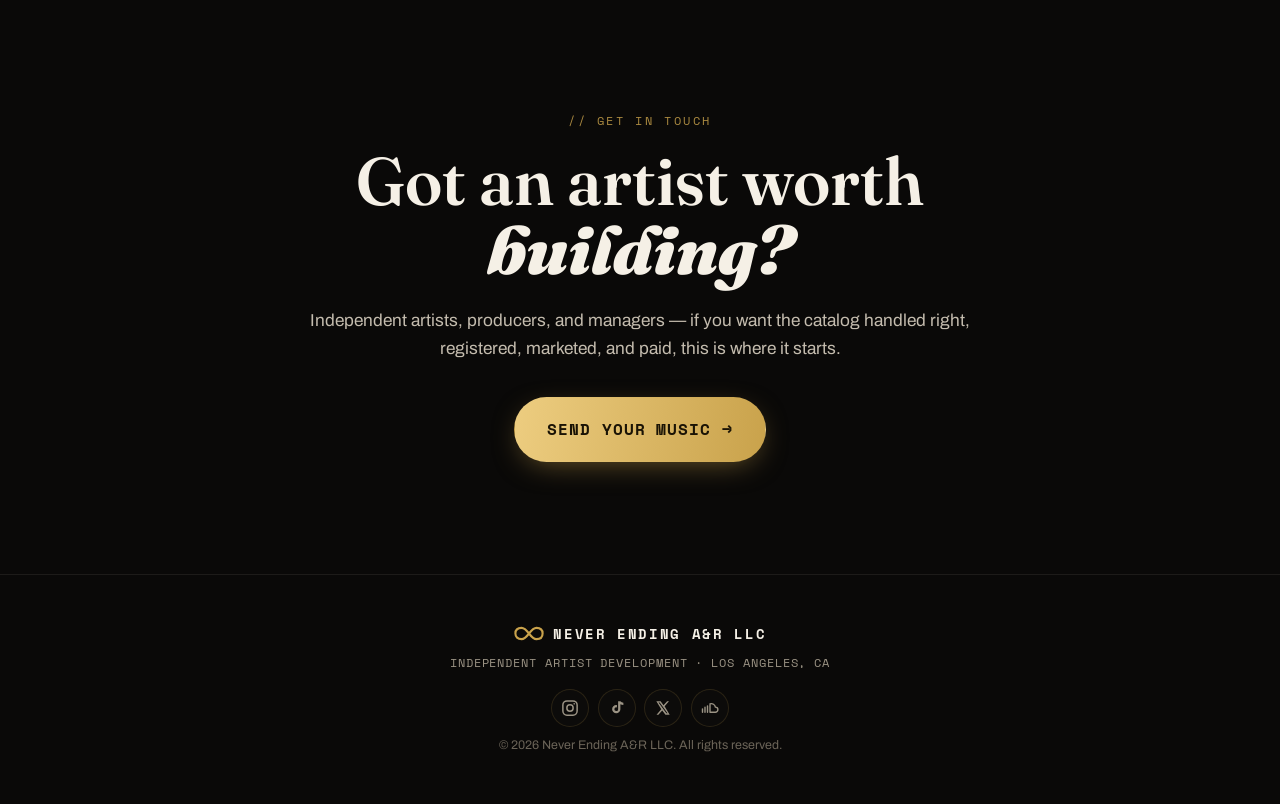
==== commit 54d9e651: "Refine hero/listen/follow copy and fix heading word-stacking - Replace "Let's work" kicker with "Get" ====
--- a/index.html
+++ b/index.html
@@ -100,7 +100,6 @@
       <p class="lede reveal" data-d="2">I'm an A&amp;R and artist manager developing independent talent from Northeast LA — handling the unglamorous machine behind the music: publishing, splits, song registration, and the marketing that turns plays into a career.</p>
       <div class="hero-cta reveal" data-d="3">
         <a class="btn btn-gold" href="#case">See the YFEGUERO case →</a>
-        <a class="btn btn-ghost" href="contact.html">Start a conversation</a>
       </div>
       <dl class="hero-stats reveal" data-d="4">
         <div><dt data-count="4969144">0</dt><dd>streams developed</dd></div>
@@ -115,7 +114,7 @@
           <span class="pb-num">1M</span>
           <span class="pb-label">streams<br />certified</span>
         </div>
-        <span class="frame-tag">★ YFEGUERO</span>
+        <span class="frame-tag">ARTIST ★ YFEGUERO</span>
       </div>
     </div>
   </section>
@@ -269,7 +268,7 @@
   <section class="section listen" id="listen">
     <div class="section-head">
       <p class="kicker">// Listen</p>
-      <h2>The catalog, on every platform that matters.</h2>
+      <h2>Press play. Catalog available on all platforms.</h2>
     </div>
     <div class="players">
       <div class="player">
@@ -294,7 +293,7 @@
   <!-- FOLLOW -->
   <section class="section follow" id="follow">
     <div class="section-head">
-      <p class="kicker">// Follow the movement</p>
+      <p class="kicker">// Follow The Socials</p>
       <h2>Run it up. <span class="serif-italic">Follow YFEGUERO</span> everywhere.</h2>
     </div>
     <div class="follow-grid">
@@ -379,7 +378,7 @@
   <!-- CONTACT -->
   <section class="section contact" id="contact">
     <div class="contact-inner">
-      <p class="kicker">// Let's work</p>
+      <p class="kicker">// Get in touch</p>
       <h2 class="contact-h">Got an artist worth<br /><span class="serif-italic">building?</span></h2>
       <p class="contact-sub">Independent artists, producers, and managers — if you want the catalog handled right, registered, marketed, and paid, this is where it starts.</p>
       <a class="btn btn-gold btn-lg" href="contact.html">Send your music →</a>
--- a/styles.css
+++ b/styles.css
@@ -96,12 +96,12 @@
   padding:clamp(3rem,8vw,6.5rem) clamp(1.2rem,4vw,3rem) clamp(2rem,5vw,4rem);
   display:grid;grid-template-columns:1.15fr .85fr;gap:clamp(2rem,5vw,4rem);align-items:center;
 }
-.hero-copy{max-width:42ch}
+.hero-copy{max-width:560px}
 .hero h1{
   font-family:"Fraunces",serif;font-weight:900;line-height:.96;letter-spacing:-.02em;
-  font-size:clamp(2.9rem,7vw,5.2rem);margin:.4rem 0 1.3rem;
-}
-.lede{color:#cbc3b4;font-size:1.06rem;margin-bottom:2rem}
+  font-size:clamp(2.9rem,7vw,5.2rem);margin:.4rem 0 1.3rem;text-wrap:balance;
+}
+.lede{color:#cbc3b4;font-size:1.06rem;margin-bottom:2rem;max-width:46ch}
 .hero-cta{display:flex;gap:.8rem;flex-wrap:wrap;margin-bottom:2.6rem}
 .hero-stats{display:flex;gap:2.2rem;flex-wrap:wrap;padding-top:1.8rem;border-top:1px solid var(--line-2)}
 .hero-stats dt{font-family:"Fraunces",serif;font-weight:900;font-size:2rem;color:var(--gold-bright);line-height:1}
@@ -148,7 +148,7 @@
 .section-head{max-width:780px;margin-bottom:clamp(2.4rem,5vw,3.6rem)}
 .section-head h2{
   font-family:"Fraunces",serif;font-weight:600;line-height:1.04;letter-spacing:-.01em;
-  font-size:clamp(1.9rem,4.4vw,3.2rem);margin-top:1rem;
+  font-size:clamp(1.9rem,4.4vw,3.2rem);margin-top:1rem;text-wrap:balance;
 }
 
 /* ---- CARDS ---- */
@@ -269,7 +269,7 @@
 .contact-layout{display:grid;grid-template-columns:.9fr 1.1fr;gap:clamp(2rem,5vw,4rem);align-items:start}
 .contact-pitch{position:sticky;top:96px}
 .contact-title{font-family:"Fraunces",serif;font-weight:600;line-height:1.04;letter-spacing:-.01em;
-  font-size:clamp(2.1rem,4.6vw,3.4rem);margin:1rem 0 1.3rem}
+  font-size:clamp(2.1rem,4.6vw,3.4rem);margin:1rem 0 1.3rem;text-wrap:balance}
 .contact-lede{color:#cbc3b4;font-size:1.06rem;margin-bottom:1.8rem;max-width:42ch}
 .contact-points{list-style:none;display:flex;flex-direction:column;gap:.9rem;margin-bottom:1.8rem}
 .contact-points li{display:flex;gap:.7rem;align-items:baseline;color:#b8b0a2;font-size:.97rem;line-height:1.45}
@@ -333,7 +333,7 @@
 /* ---- CONTACT ---- */
 .contact{text-align:center}
 .contact-inner{max-width:680px;margin:0 auto}
-.contact-h{font-family:"Fraunces",serif;font-weight:600;font-size:clamp(2.4rem,6vw,4.2rem);line-height:1.02;margin:1rem 0 1.4rem}
+.contact-h{font-family:"Fraunces",serif;font-weight:600;font-size:clamp(2.4rem,6vw,4.2rem);line-height:1.02;margin:1rem 0 1.4rem;text-wrap:balance}
 .contact-sub{color:#c4bcae;margin-bottom:2.2rem;font-size:1.08rem}
 
 /* ---- FOOTER ---- */
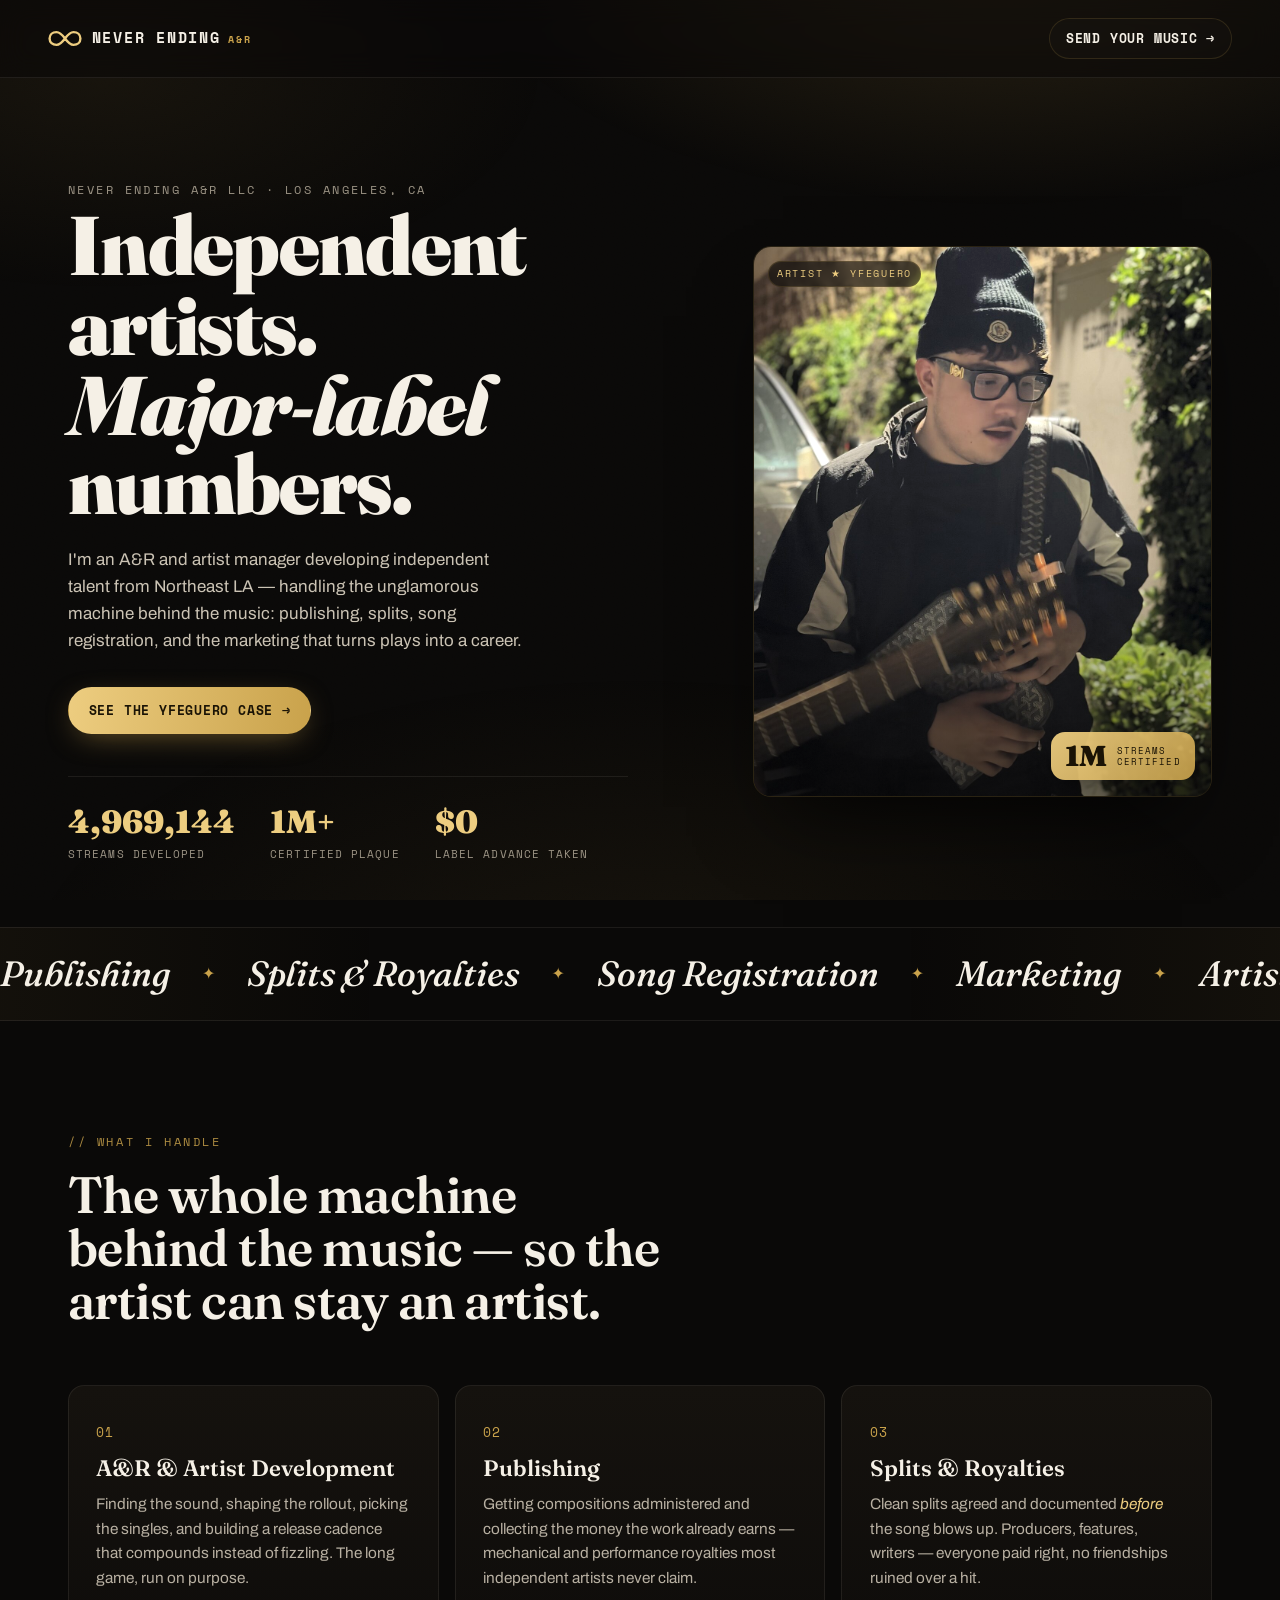
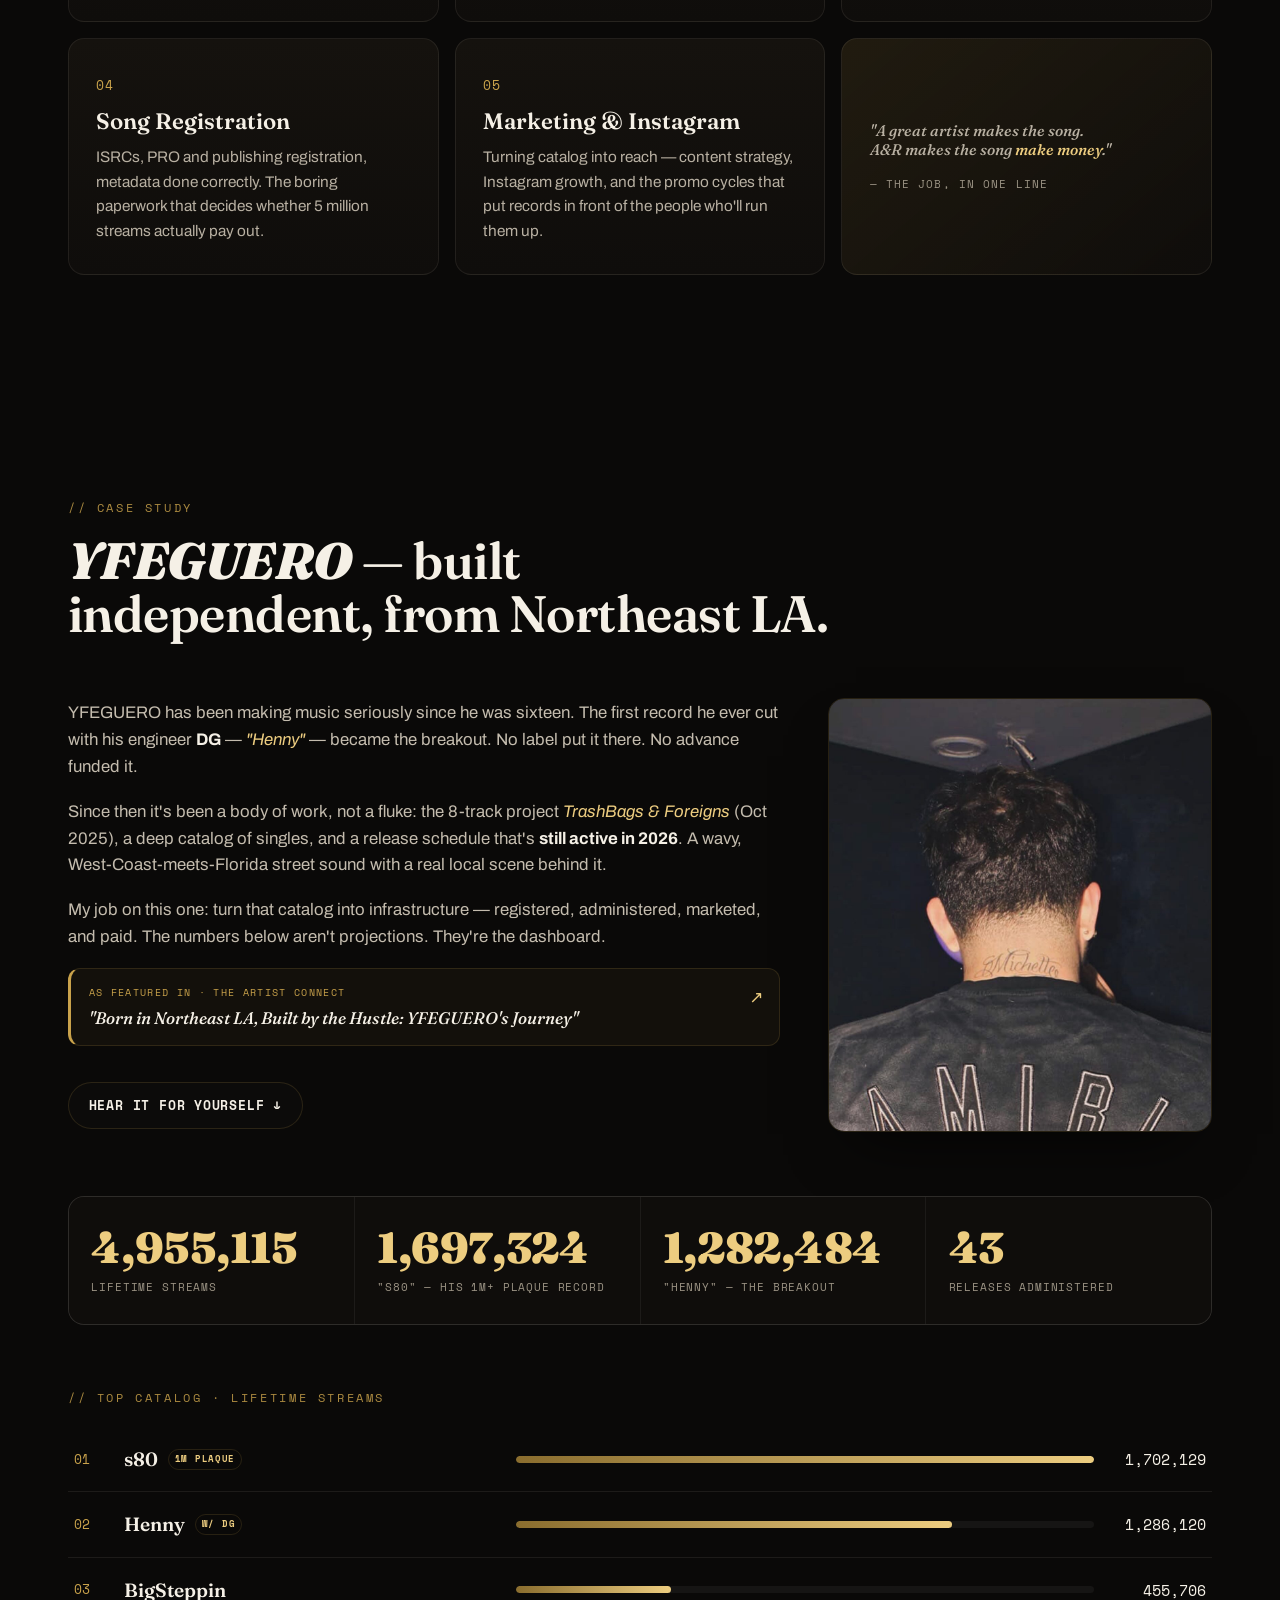
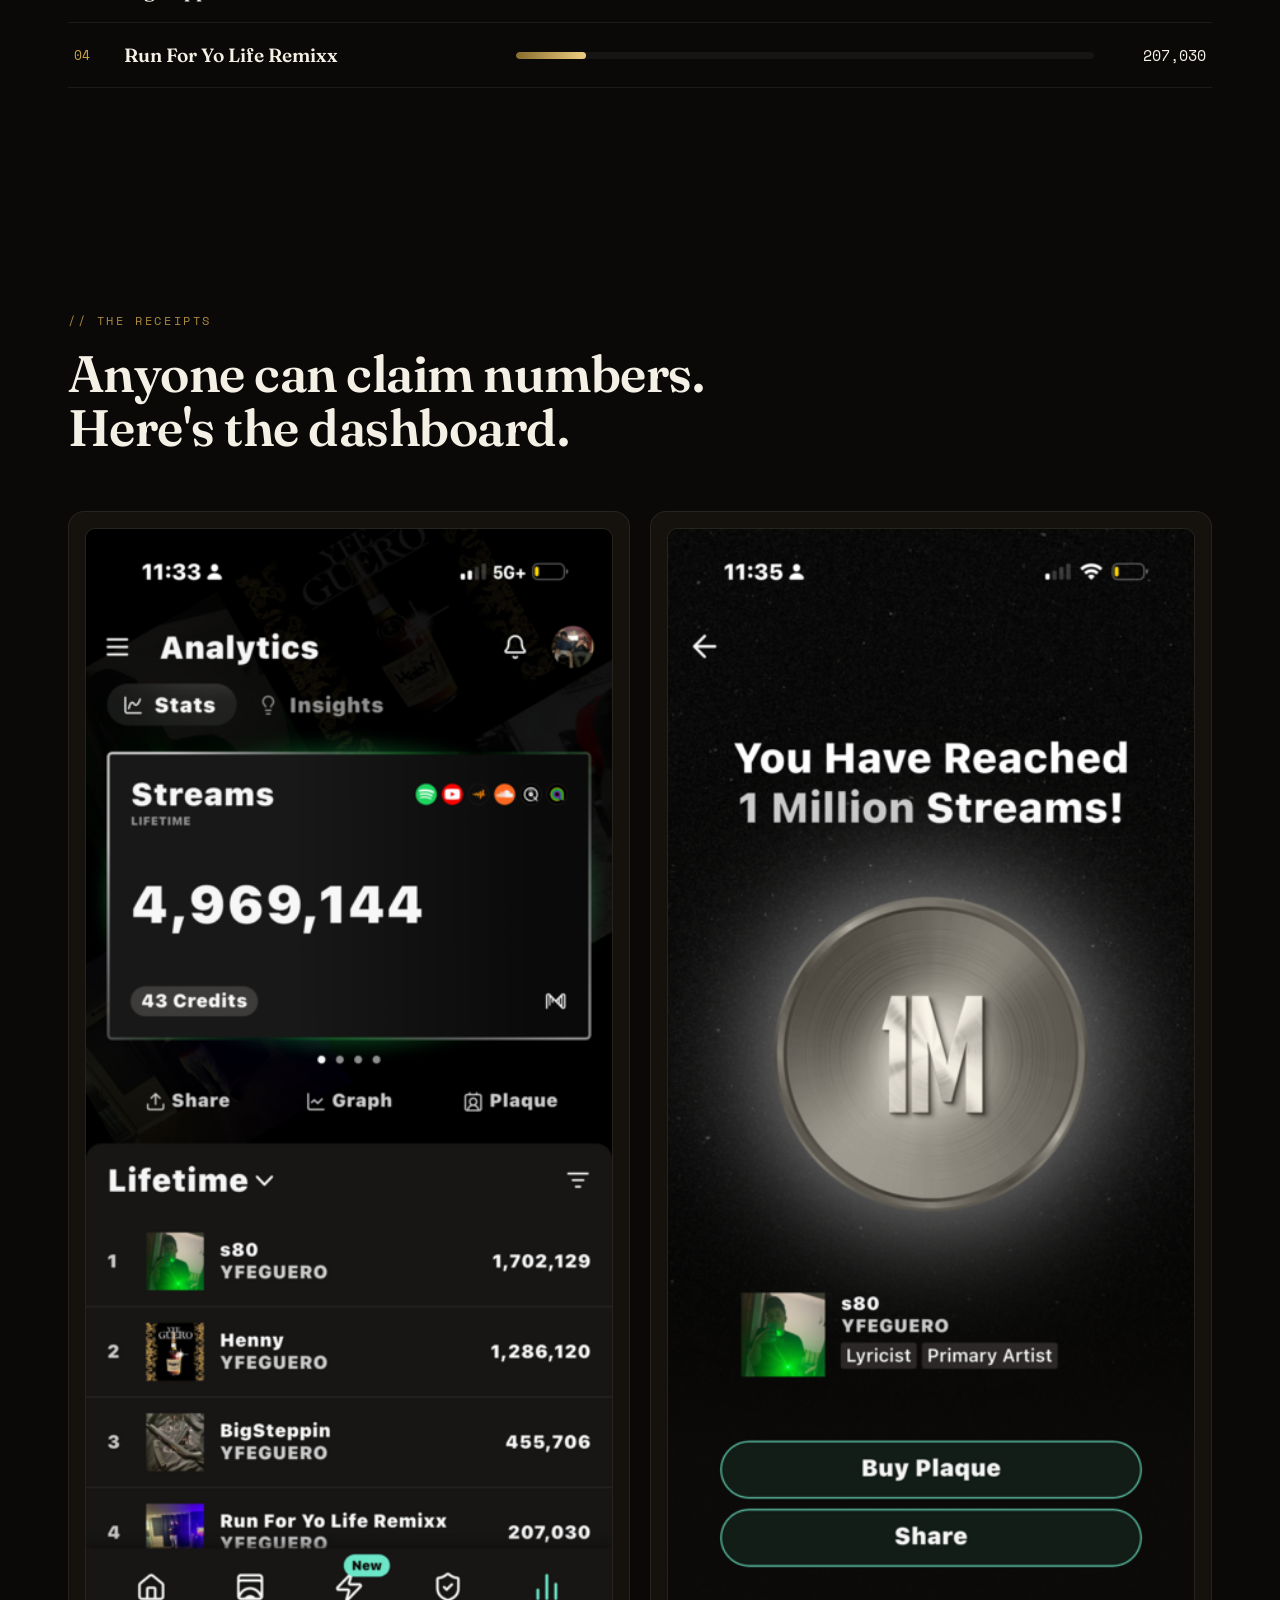
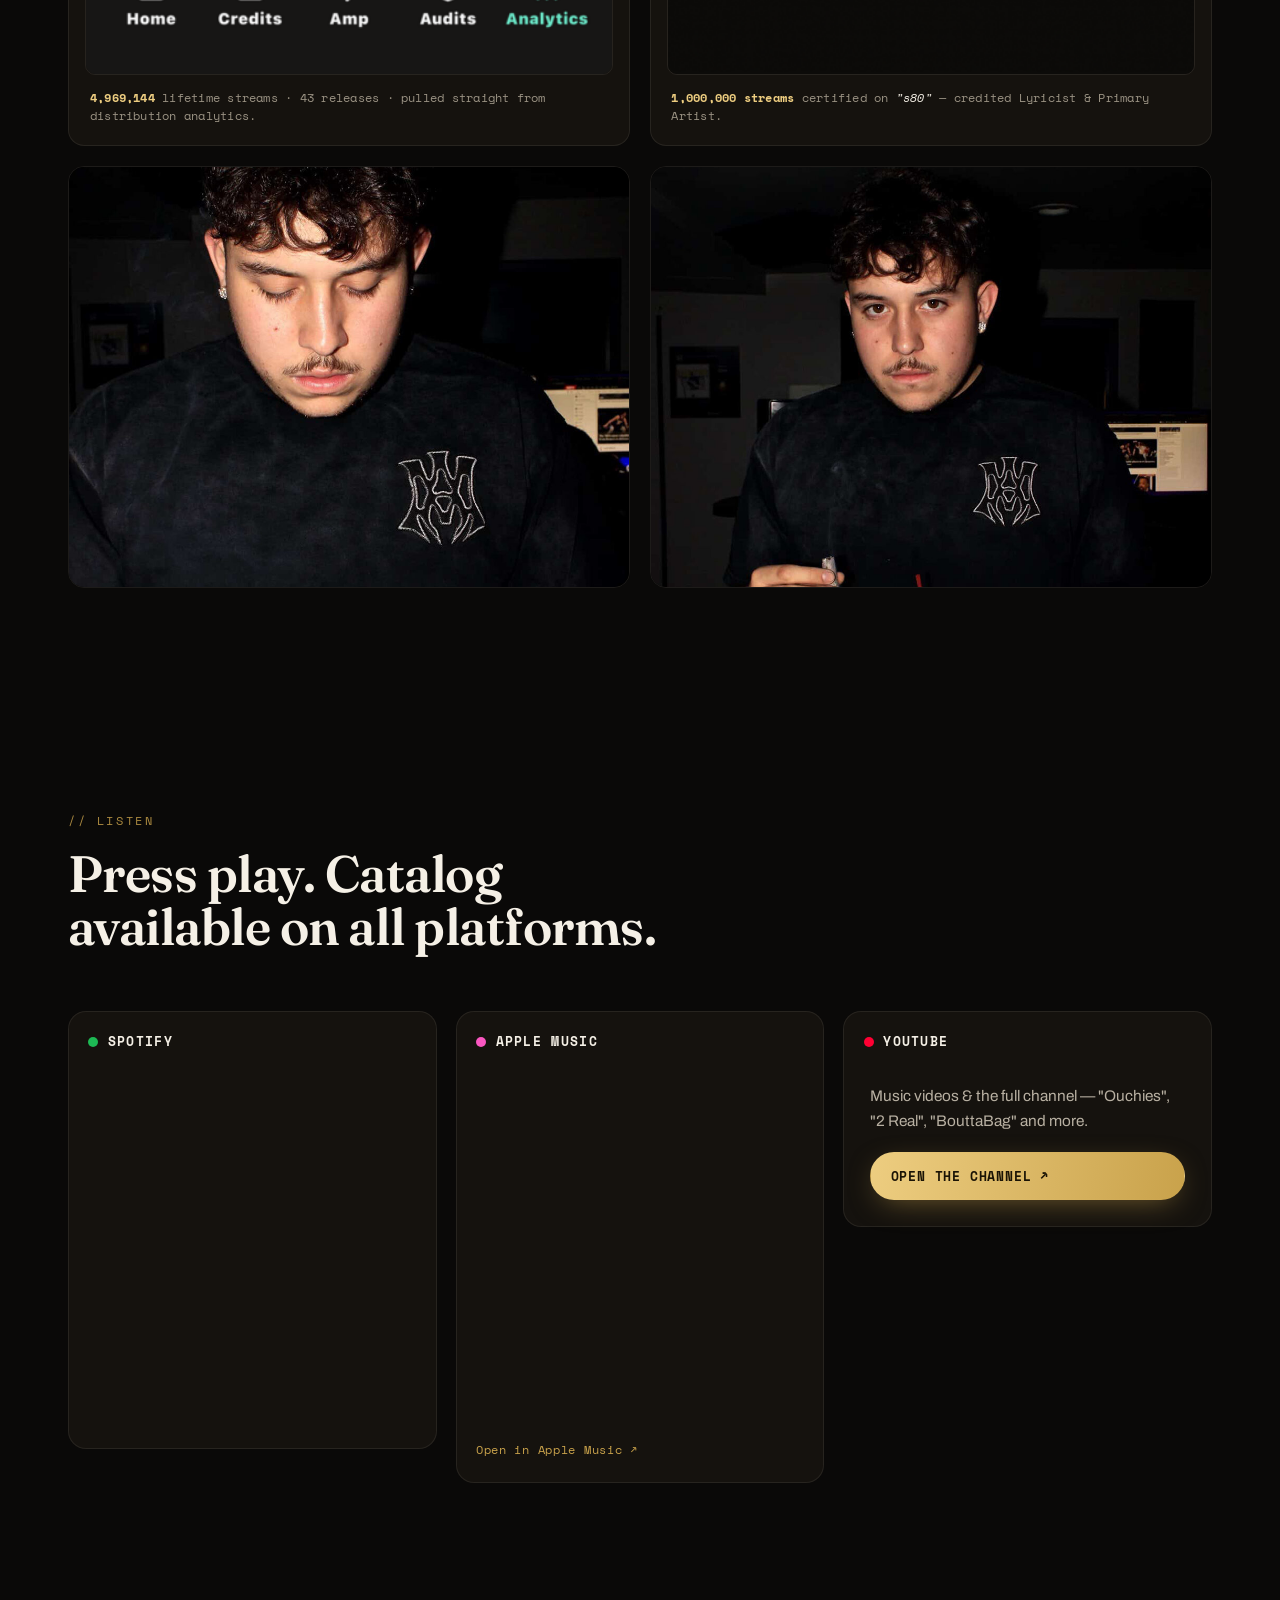
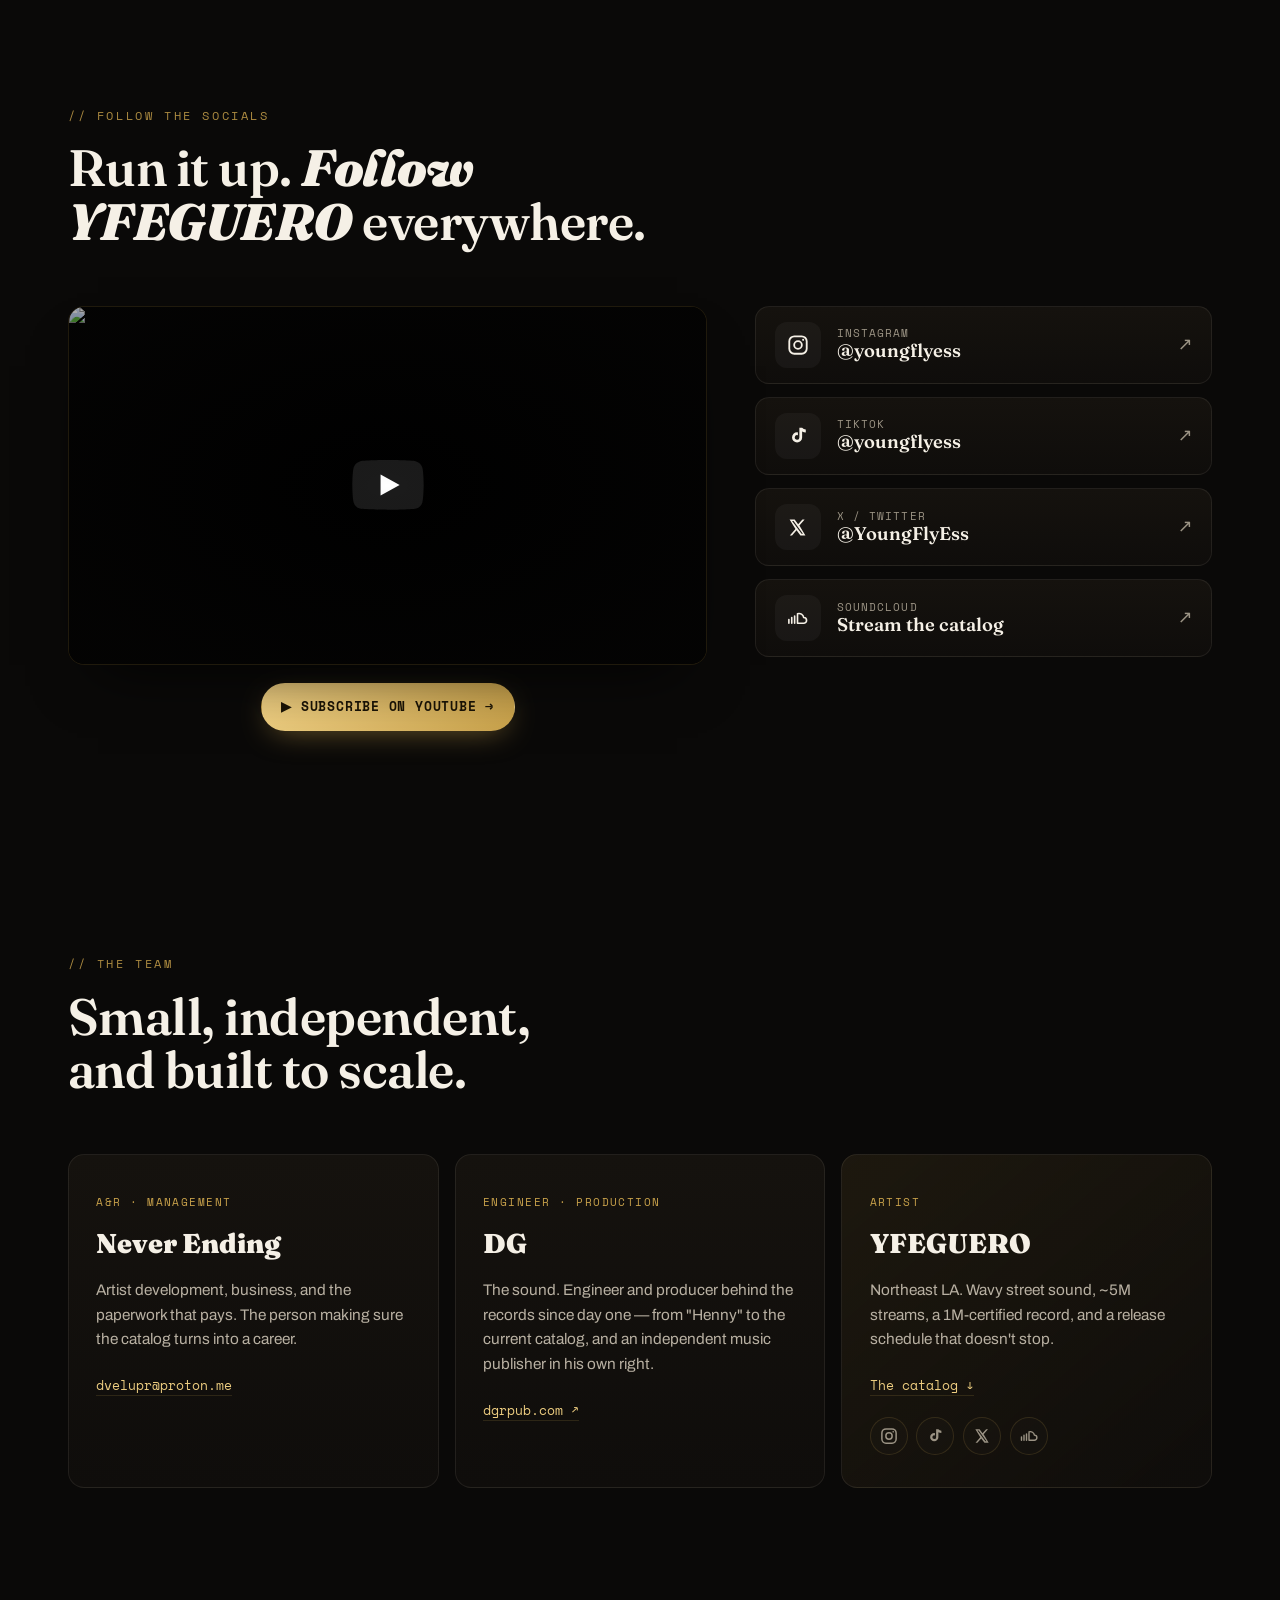
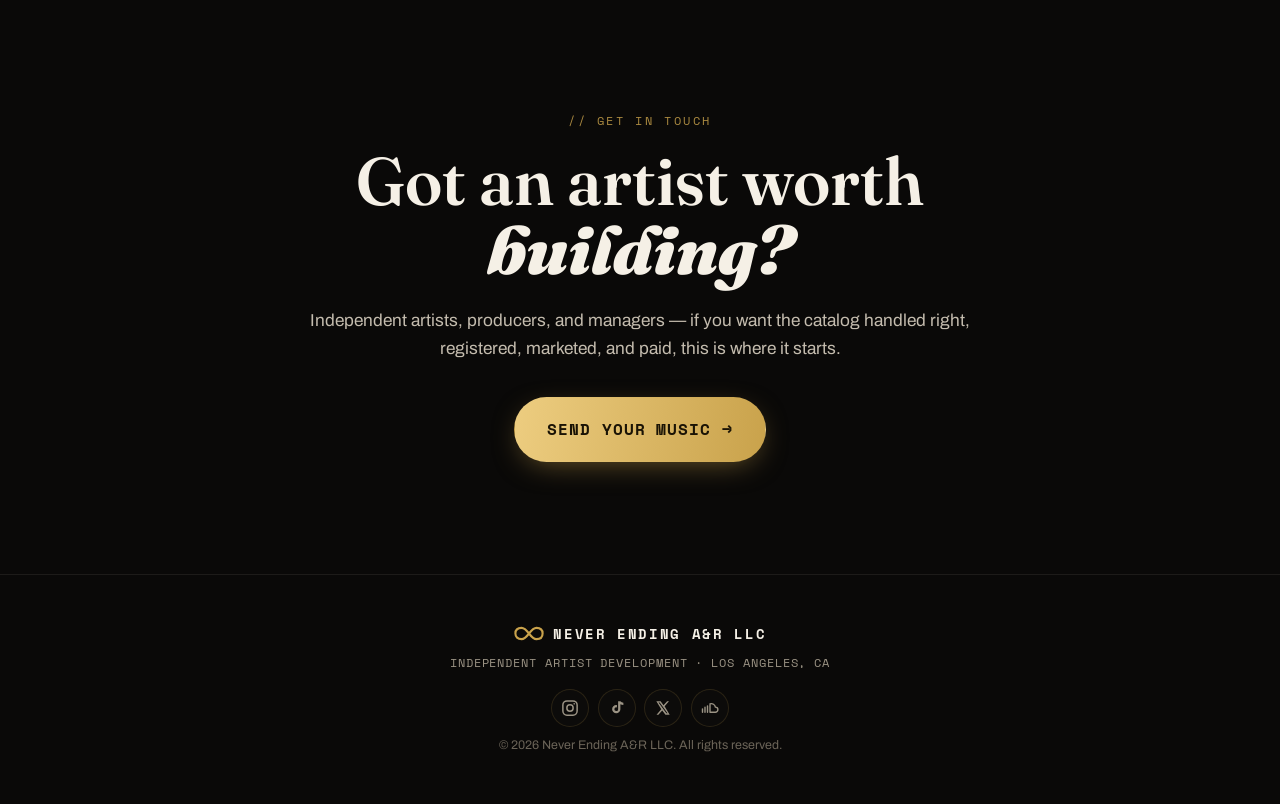
==== commit 51e0060f: "Strip anchor nav, simplify to single CTA - Remove What I Do / YFEGUERO / The Receipts / Follow / Tea" ====
--- a/index.html
+++ b/index.html
@@ -27,14 +27,7 @@
     </span>
     <span class="brand-text">NEVER ENDING<em>A&amp;R</em></span>
   </a>
-  <nav class="nav-links" aria-label="Primary">
-    <a href="#work">What I Do</a>
-    <a href="#case">YFEGUERO</a>
-    <a href="#proof">The Receipts</a>
-    <a href="#follow">Follow</a>
-    <a href="#team">Team</a>
-  </nav>
-  <a class="btn btn-ghost nav-cta" href="contact.html">Contact</a>
+  <a class="btn btn-ghost nav-cta" href="contact.html">Send your music →</a>
   <button class="nav-toggle" id="navToggle" aria-label="Open menu" aria-expanded="false" aria-controls="mobileMenu">
     <span></span><span></span><span></span>
   </button>
@@ -42,13 +35,6 @@
 
 <!-- MOBILE MENU -->
 <div class="mobile-menu" id="mobileMenu" aria-hidden="true">
-  <nav class="mm-links" aria-label="Mobile primary">
-    <a href="#work">What I Do</a>
-    <a href="#case">YFEGUERO</a>
-    <a href="#proof">The Receipts</a>
-    <a href="#follow">Follow</a>
-    <a href="#team">Team</a>
-  </nav>
   <a class="btn btn-gold mm-cta" href="contact.html">Send your music →</a>
   <p class="mm-follow-label">Follow YFEGUERO</p>
   <div class="socials mm-socials" aria-label="YFEGUERO on social">
--- a/styles.css
+++ b/styles.css
@@ -85,9 +85,6 @@
 .brand-mark{color:var(--gold-bright);display:flex}
 .brand-text{font-family:"Space Mono",monospace;font-weight:700;letter-spacing:.12em;font-size:.92rem;display:flex;align-items:baseline;gap:.5em}
 .brand-text em{font-style:normal;color:var(--gold);font-size:.7em;letter-spacing:.18em}
-.nav-links{display:flex;gap:2rem}
-.nav-links a{font-family:"Space Mono",monospace;font-size:.78rem;letter-spacing:.08em;text-transform:uppercase;color:var(--muted-2);transition:color .3s}
-.nav-links a:hover{color:var(--gold-bright)}
 .nav-cta{padding:.7em 1.2em}
 
 /* ---- HERO ---- */
@@ -370,10 +367,6 @@
   transition:opacity .3s,transform .35s var(--ease),visibility .3s;
 }
 .mobile-menu.open{opacity:1;visibility:visible;transform:none}
-.mm-links{display:flex;flex-direction:column}
-.mm-links a{font-family:"Fraunces",serif;font-weight:600;font-size:clamp(1.7rem,7vw,2.2rem);
-  color:var(--ink);padding:.55rem 0;border-bottom:1px solid var(--line-2)}
-.mm-links a:active,.mm-links a:hover{color:var(--gold-bright)}
 .mm-cta{width:100%;justify-content:center;margin-top:1.3rem}
 .mm-follow-label{font-family:"Space Mono",monospace;font-size:.7rem;letter-spacing:.16em;
   text-transform:uppercase;color:var(--muted-2);text-align:center;margin-top:1.8rem}
@@ -436,7 +429,7 @@
 @media(max-width:980px){
   .hero{grid-template-columns:1fr;text-align:left}
   .hero-media{justify-self:stretch;max-width:460px}
-  .nav-links,.nav-cta{display:none}
+  .nav-cta{display:none}
   .nav-toggle{display:flex}
   .follow-grid{grid-template-columns:1fr}
   .cards,.team-grid,.players{grid-template-columns:1fr 1fr}
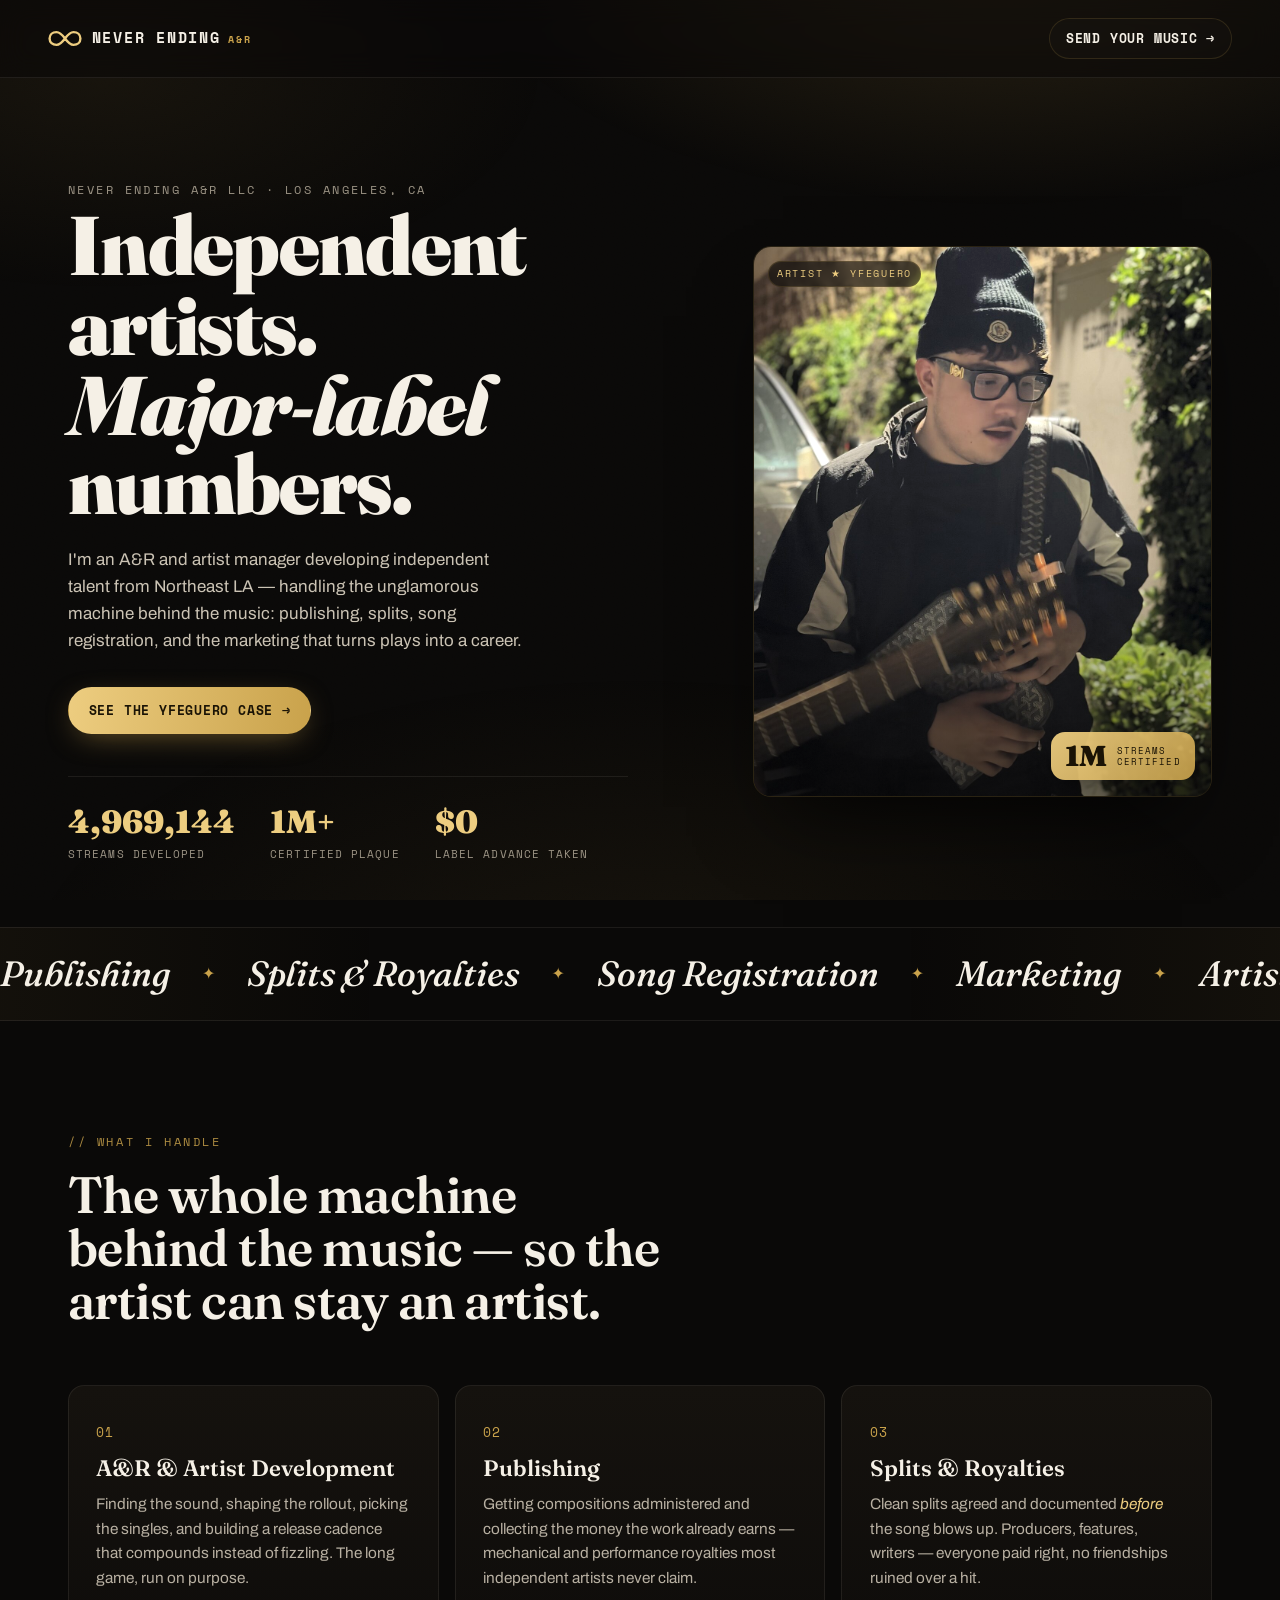
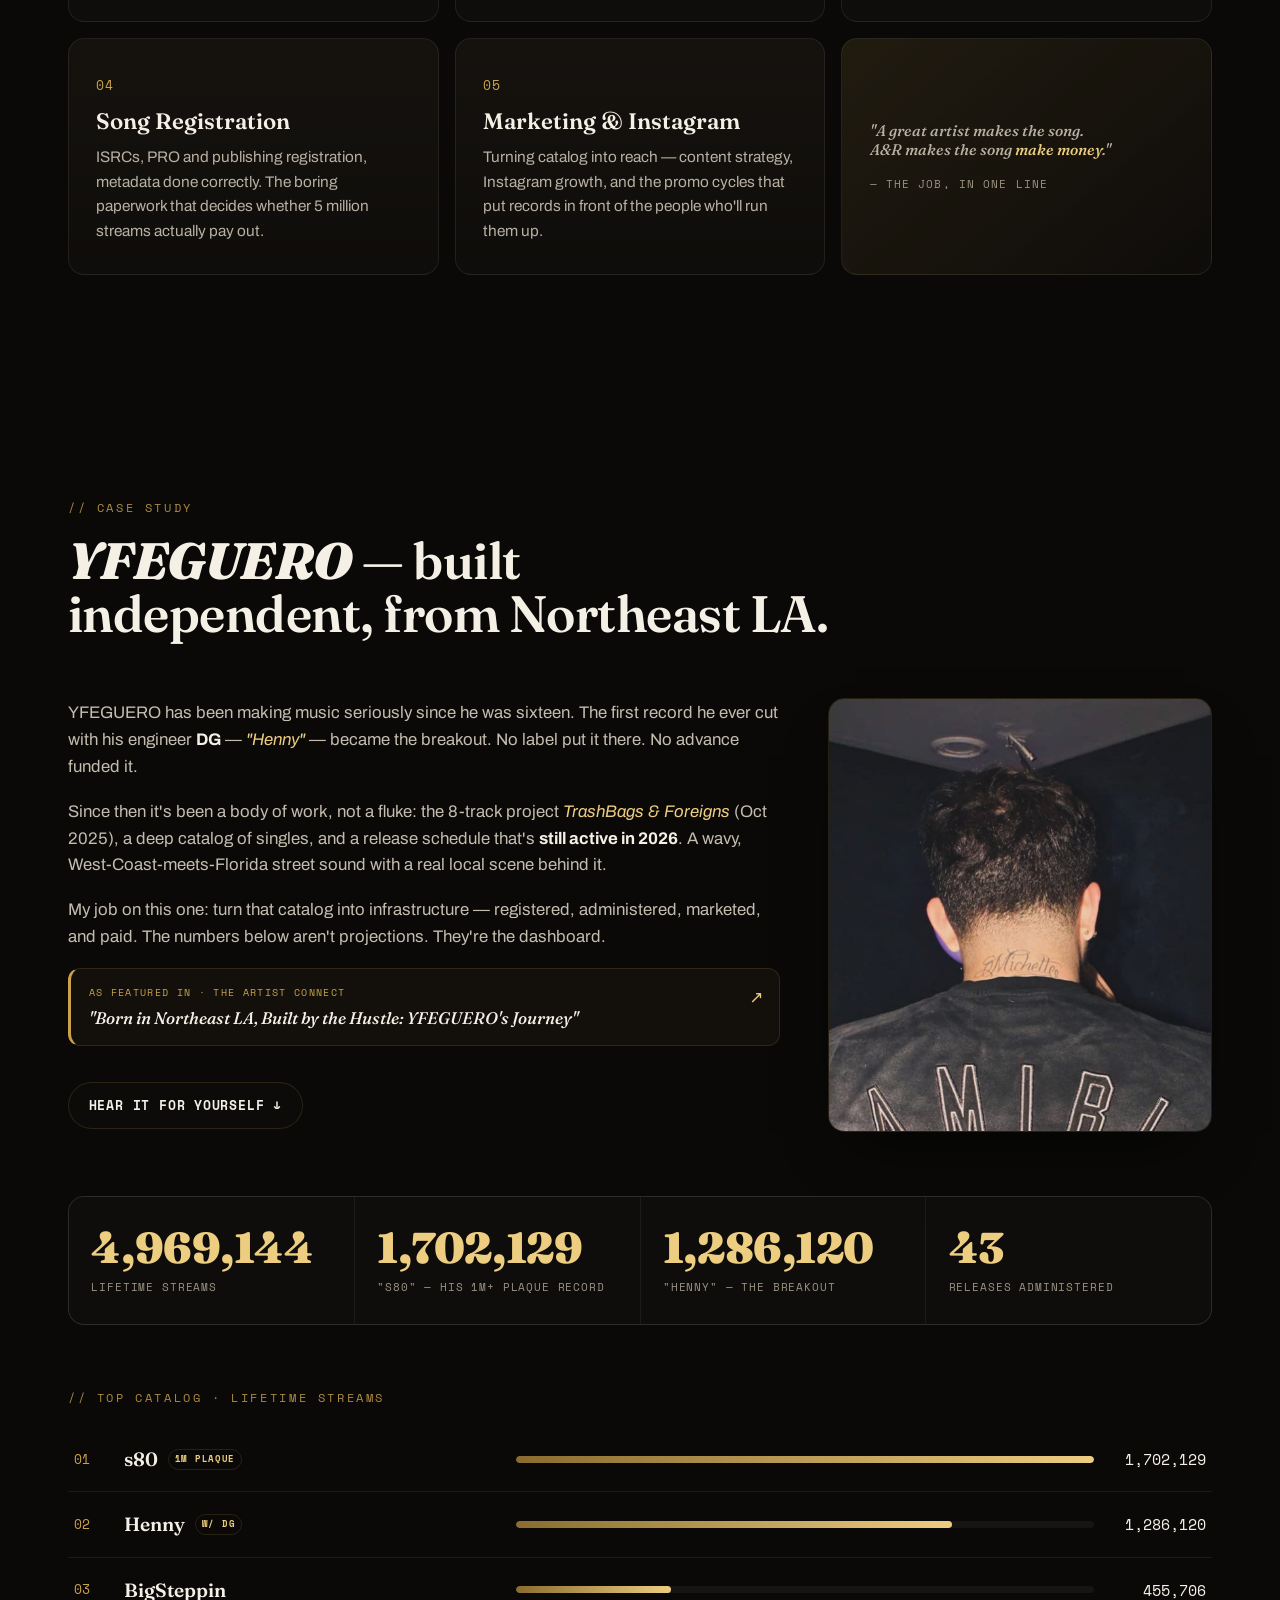
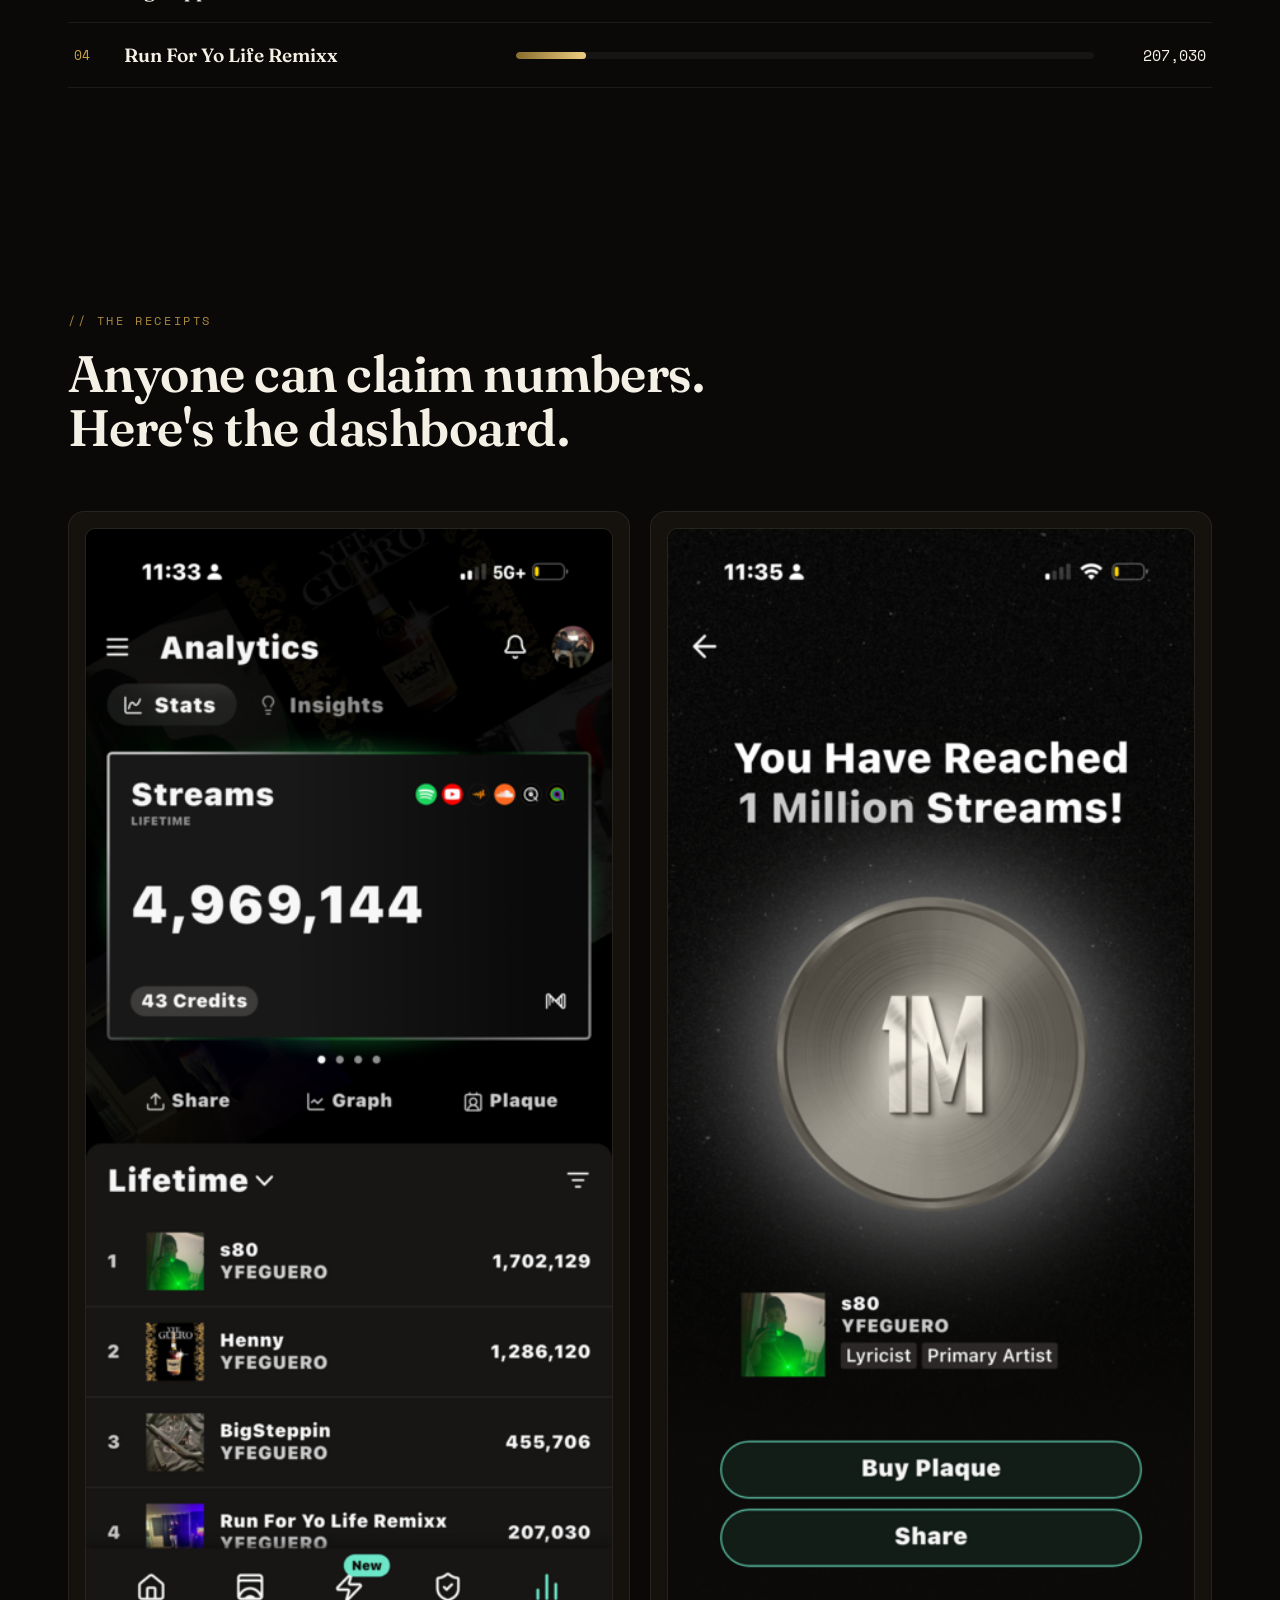
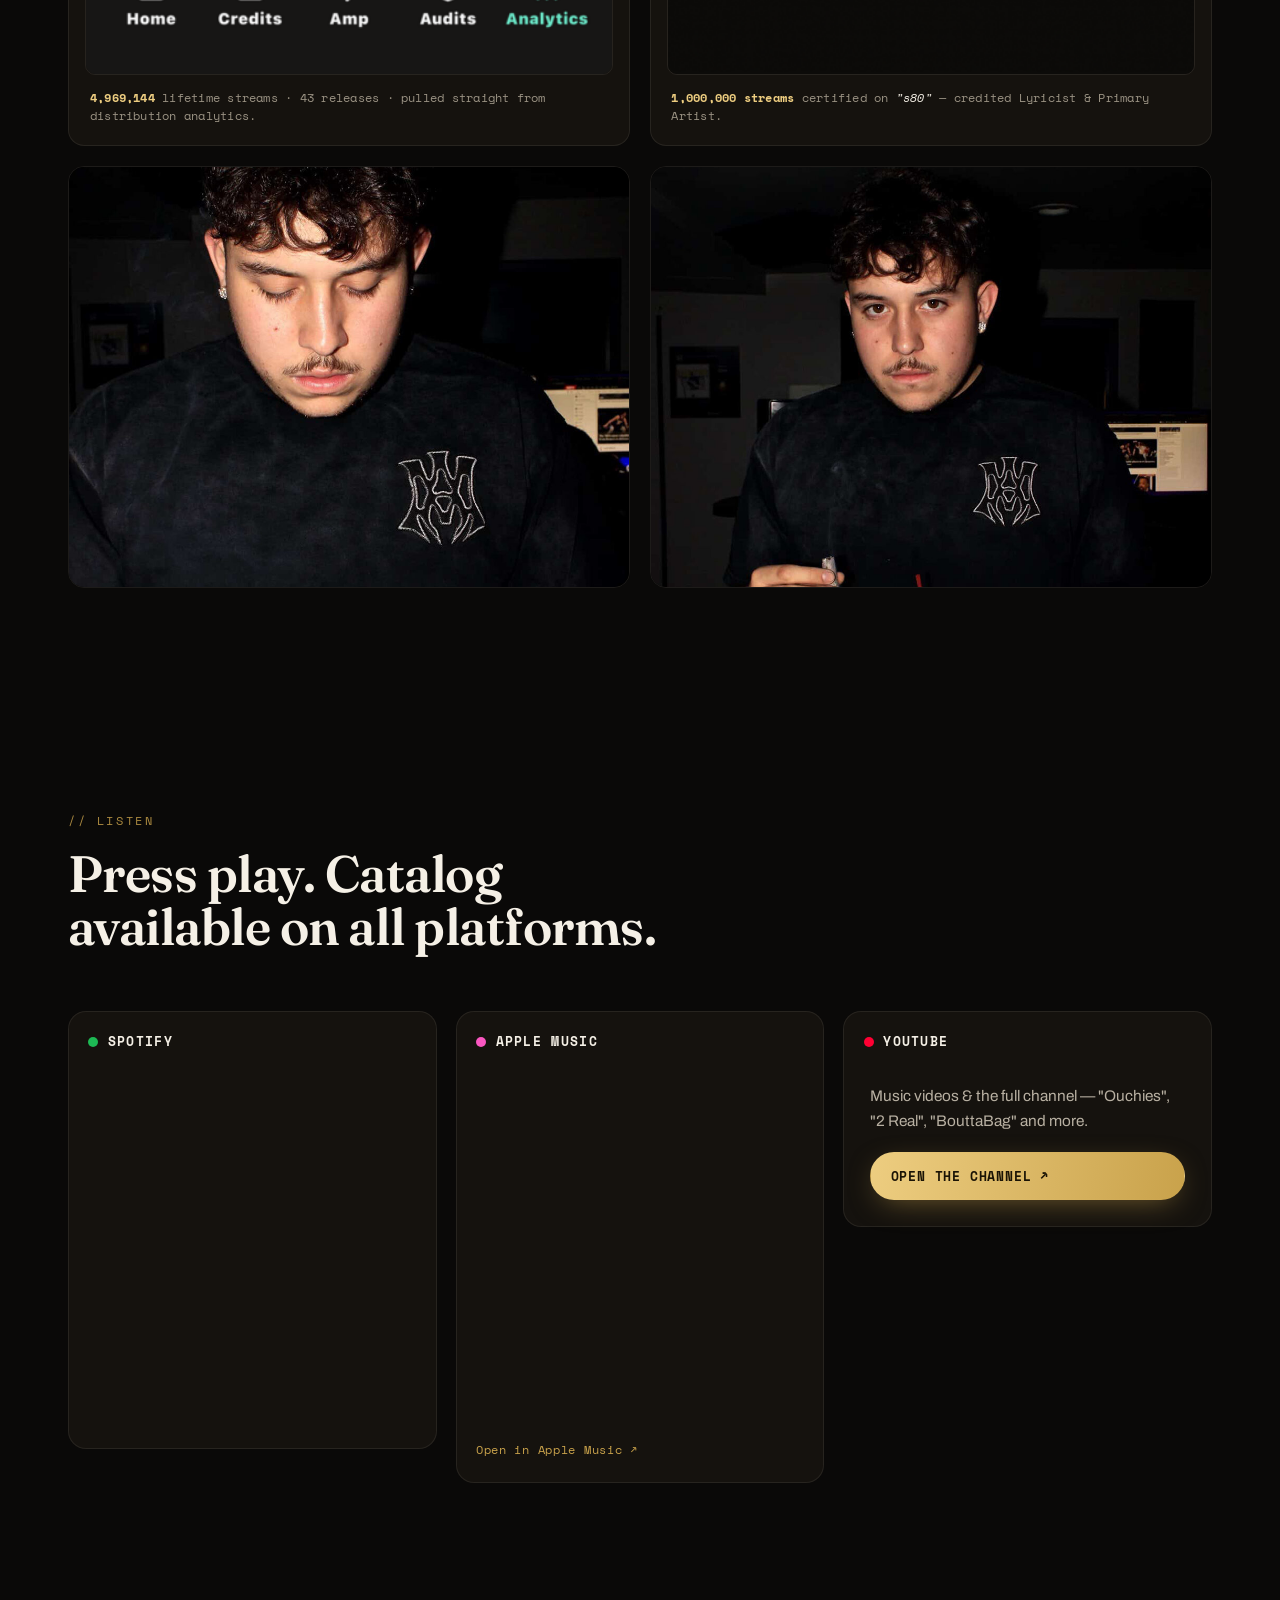
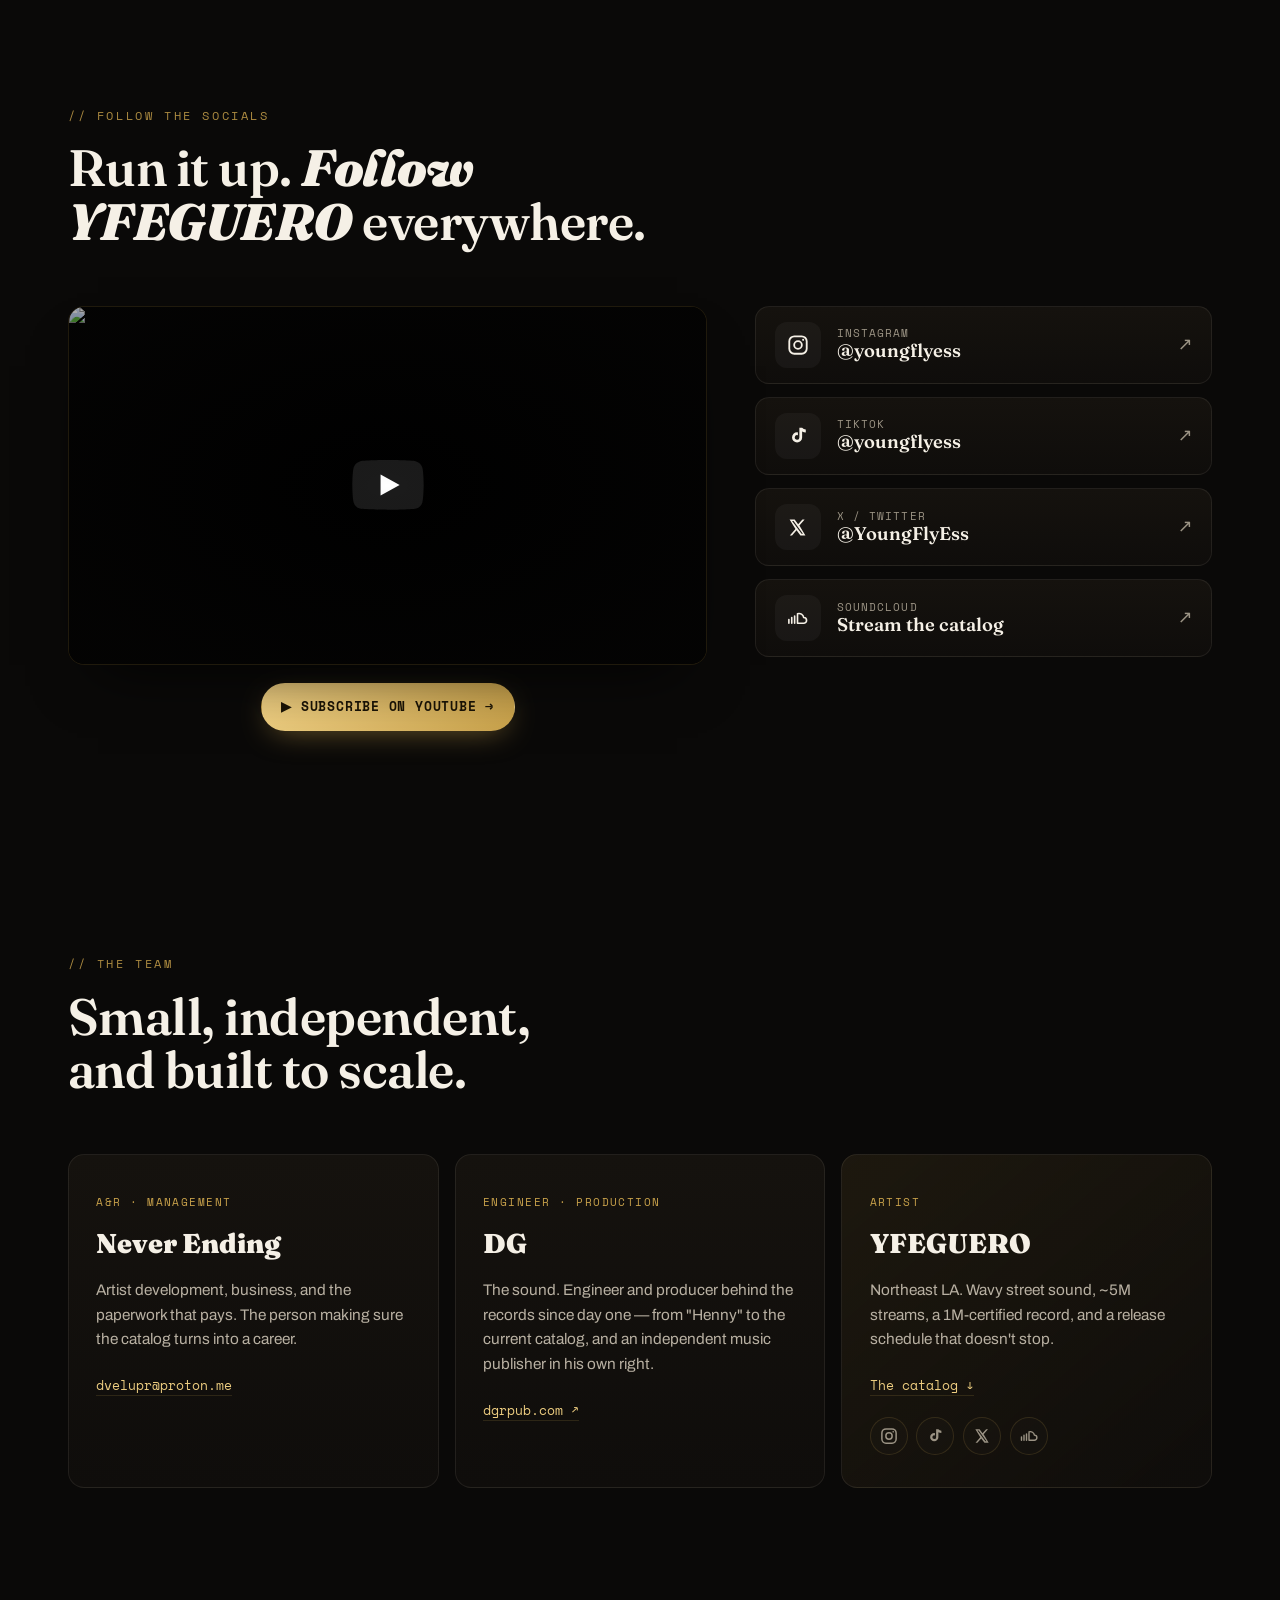
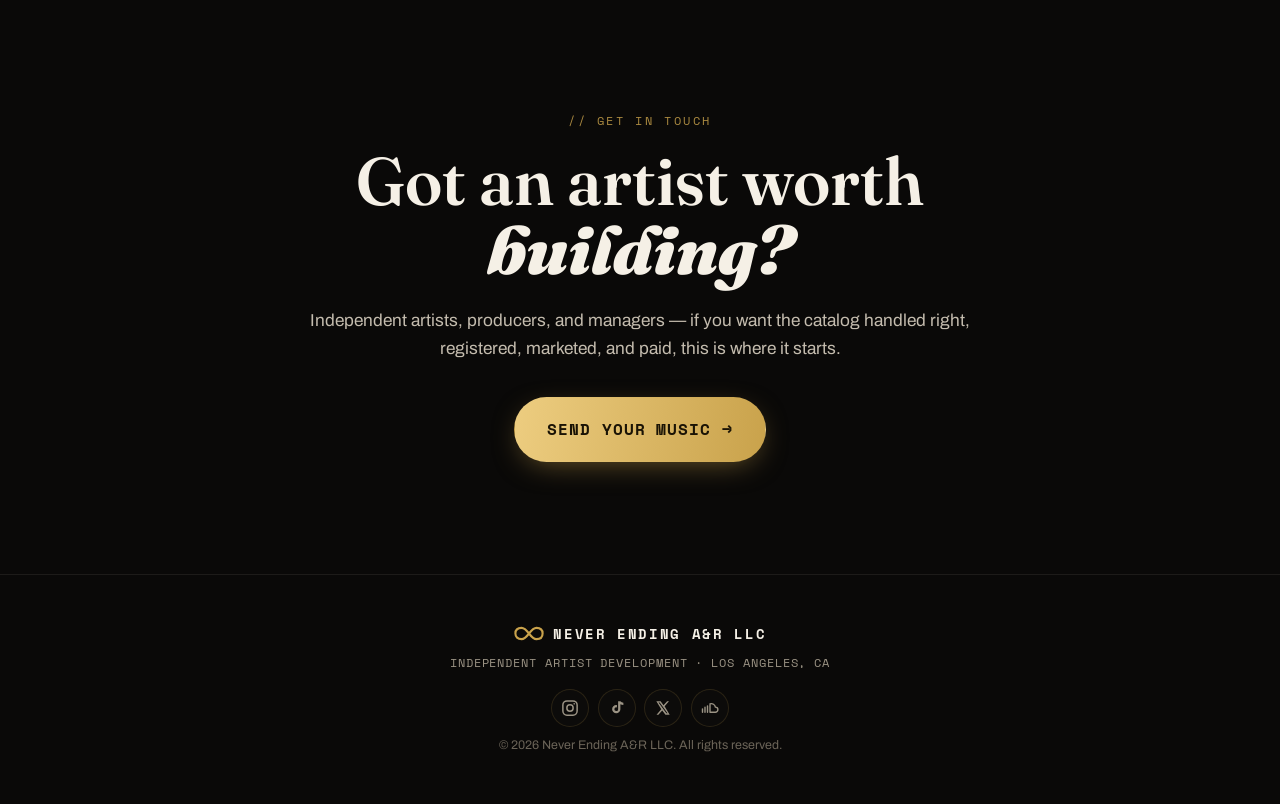
==== commit d982731e: "Add OG/Twitter preview card + meta tags for link previews Brand-matched 1200x630 card (Fraunces/Spac" ====
--- a/index.html
+++ b/index.html
@@ -6,9 +6,20 @@
 <title>NEVER ENDING — A&R / Artist Development · Los Angeles</title>
 <meta name="description" content="Never Ending A&R LLC — independent artist development out of Los Angeles. Publishing, splits, song registration, marketing, and A&R. Case study: YFEGUERO — 4.9M+ streams, zero label." />
 <link rel="icon" href="favicon.svg" type="image/svg+xml" />
+<link rel="canonical" href="https://neverending-ar.com/" />
+<meta property="og:site_name" content="Never Ending A&R" />
 <meta property="og:title" content="NEVER ENDING — A&R / Artist Development" />
 <meta property="og:description" content="Independent artists, major-label numbers. Case study: YFEGUERO — 4,969,144 streams, zero label, zero advance." />
 <meta property="og:type" content="website" />
+<meta property="og:url" content="https://neverending-ar.com/" />
+<meta property="og:image" content="https://neverending-ar.com/assets/img/og-card.png" />
+<meta property="og:image:width" content="1200" />
+<meta property="og:image:height" content="630" />
+<meta property="og:image:alt" content="Never Ending A&R — Independent artists. Major-label numbers." />
+<meta name="twitter:card" content="summary_large_image" />
+<meta name="twitter:title" content="NEVER ENDING — A&R / Artist Development" />
+<meta name="twitter:description" content="Independent artists, major-label numbers. Case study: YFEGUERO — 4,969,144 streams, zero label, zero advance." />
+<meta name="twitter:image" content="https://neverending-ar.com/assets/img/og-card.png" />
 <link rel="preconnect" href="https://fonts.googleapis.com" />
 <link rel="preconnect" href="https://fonts.gstatic.com" crossorigin />
 <link href="https://fonts.googleapis.com/css2?family=Fraunces:ital,opsz,wght@0,9..144,400;0,9..144,600;0,9..144,900;1,9..144,500;1,9..144,900&family=Archivo:wght@400;500;600;700&family=Space+Mono:wght@400;700&display=swap" rel="stylesheet" />
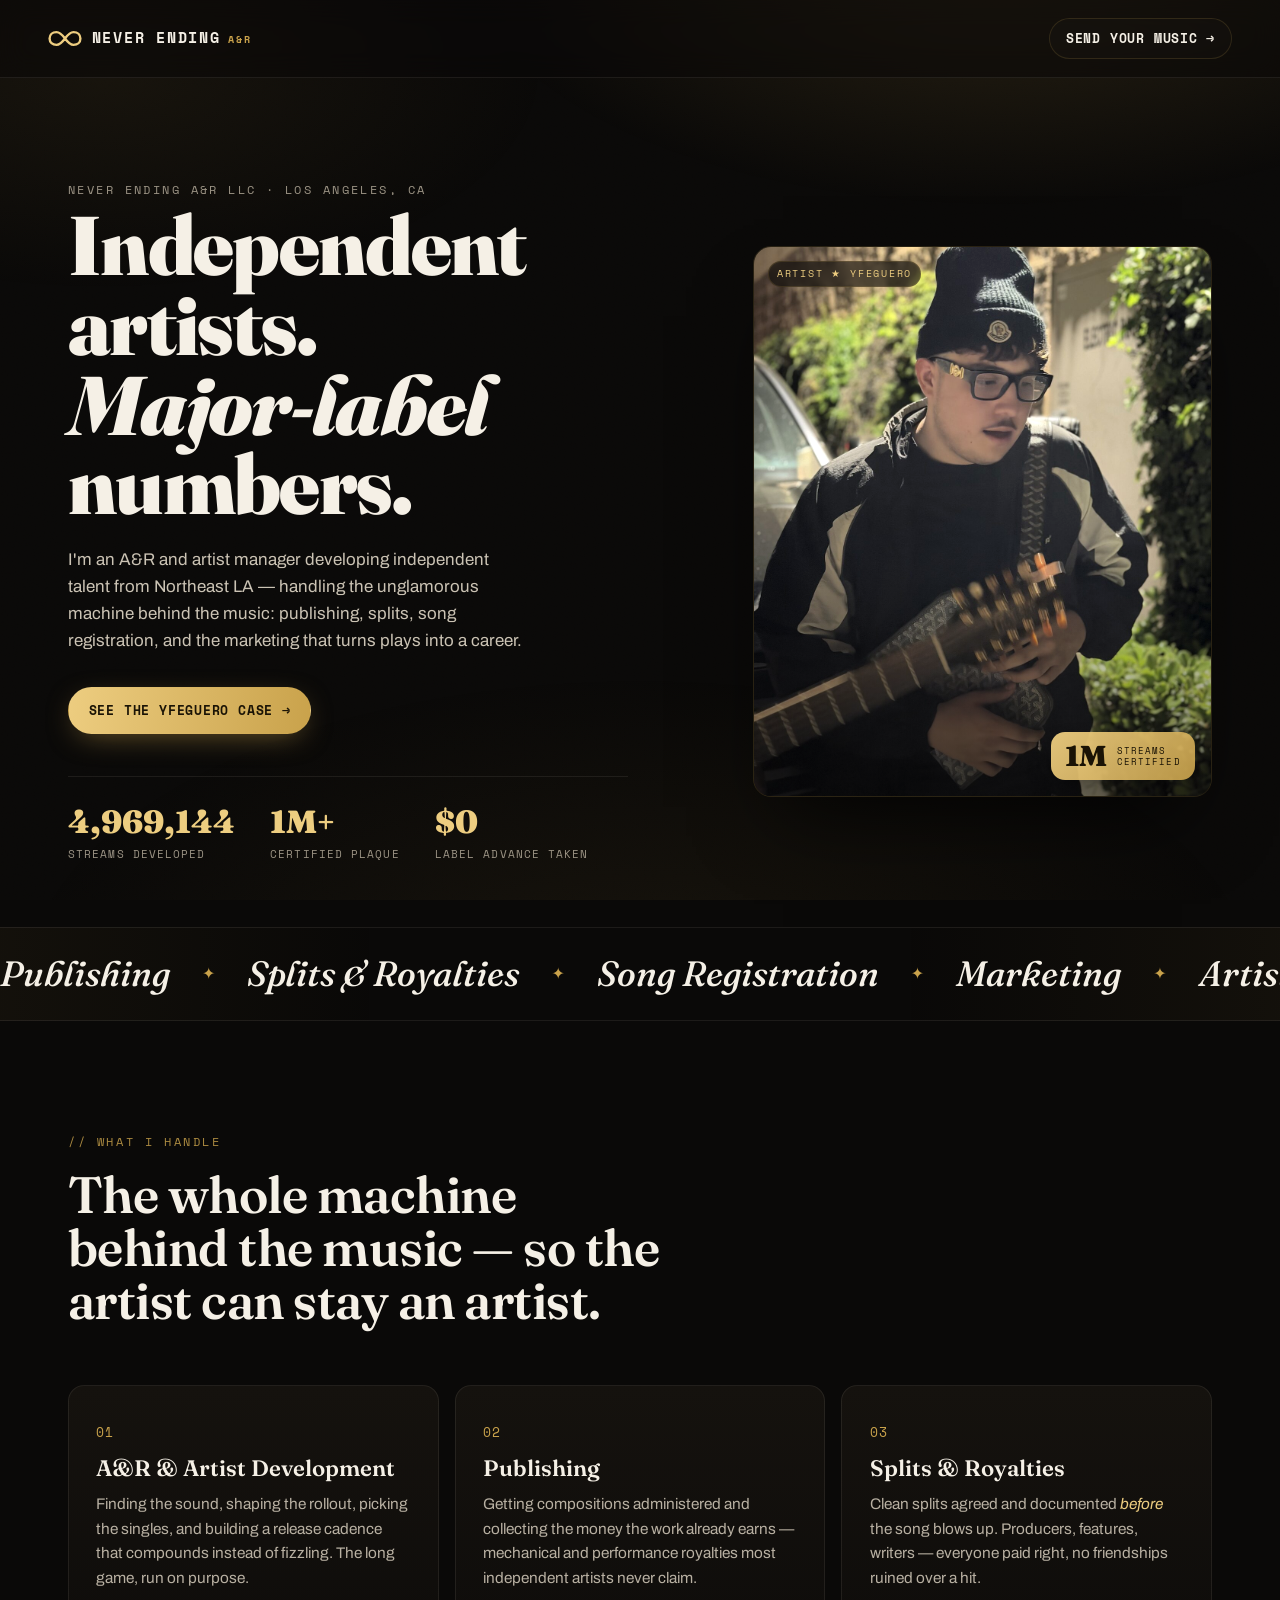
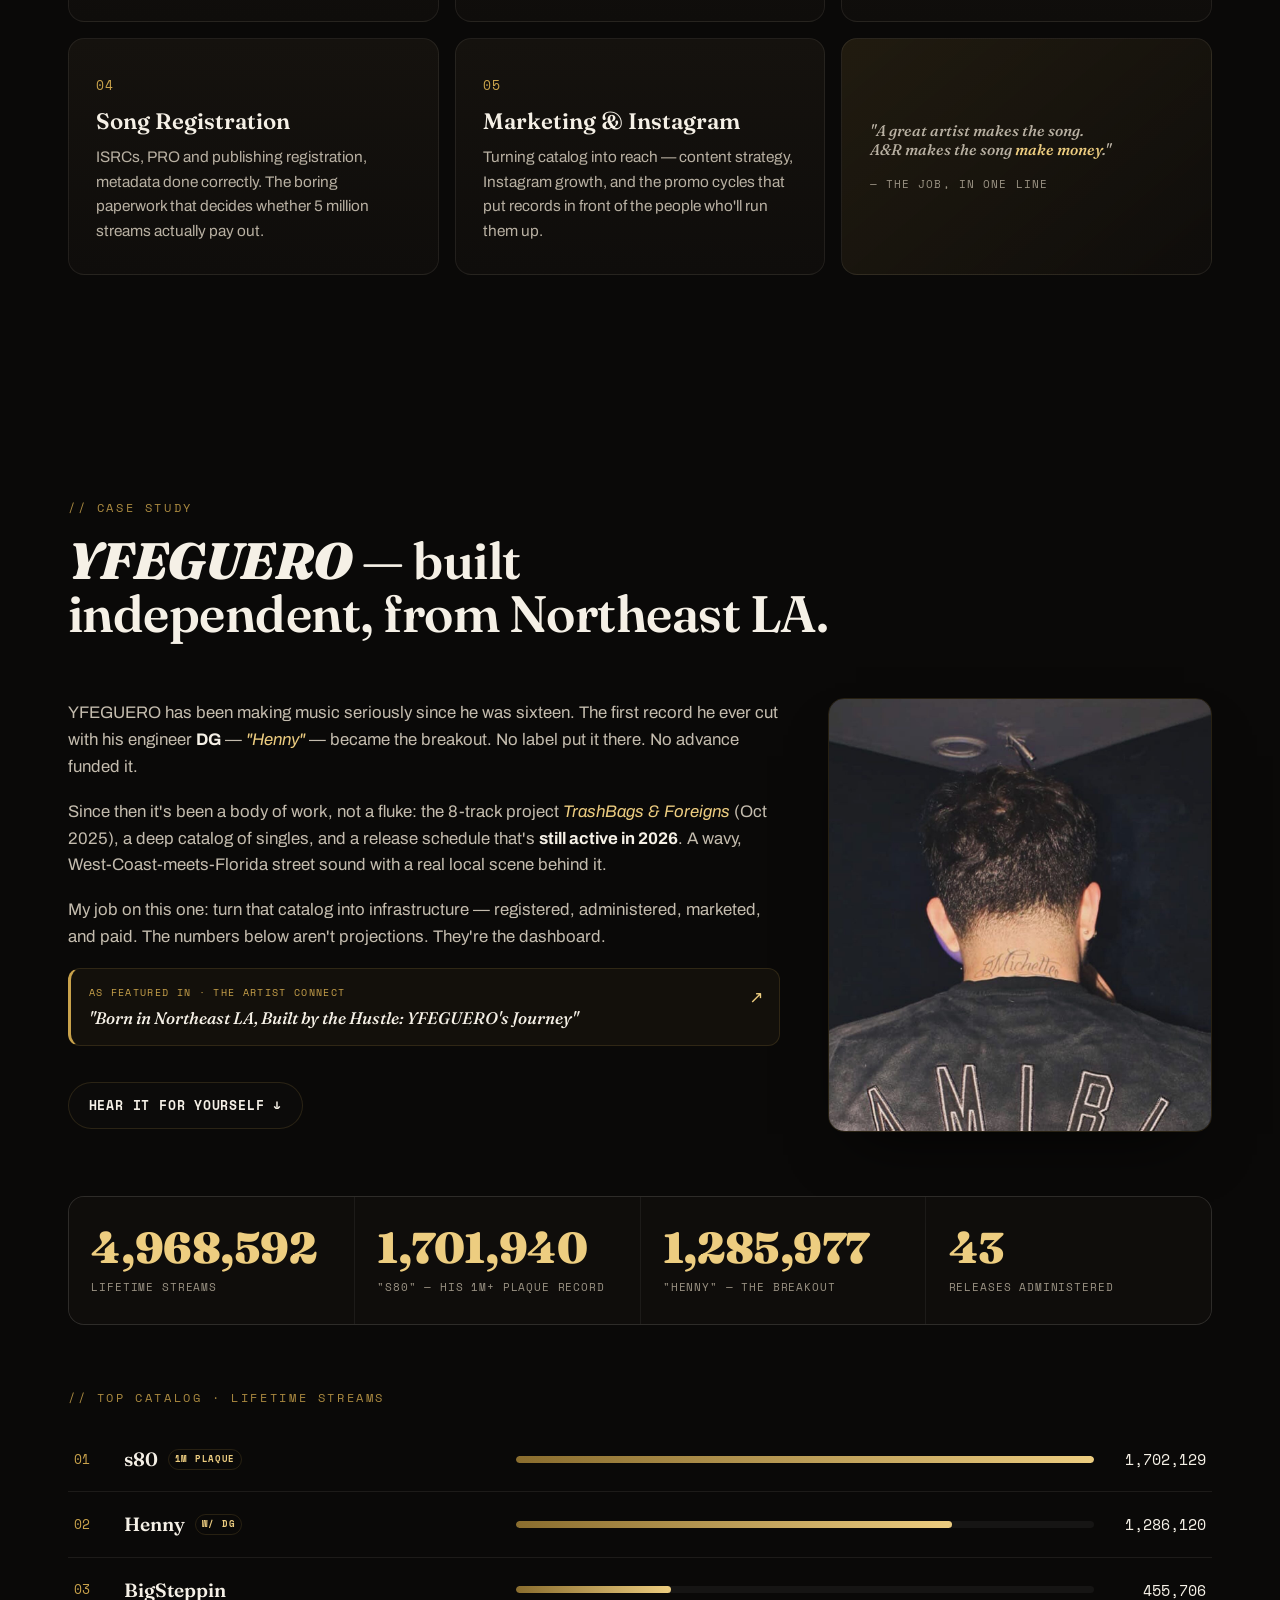
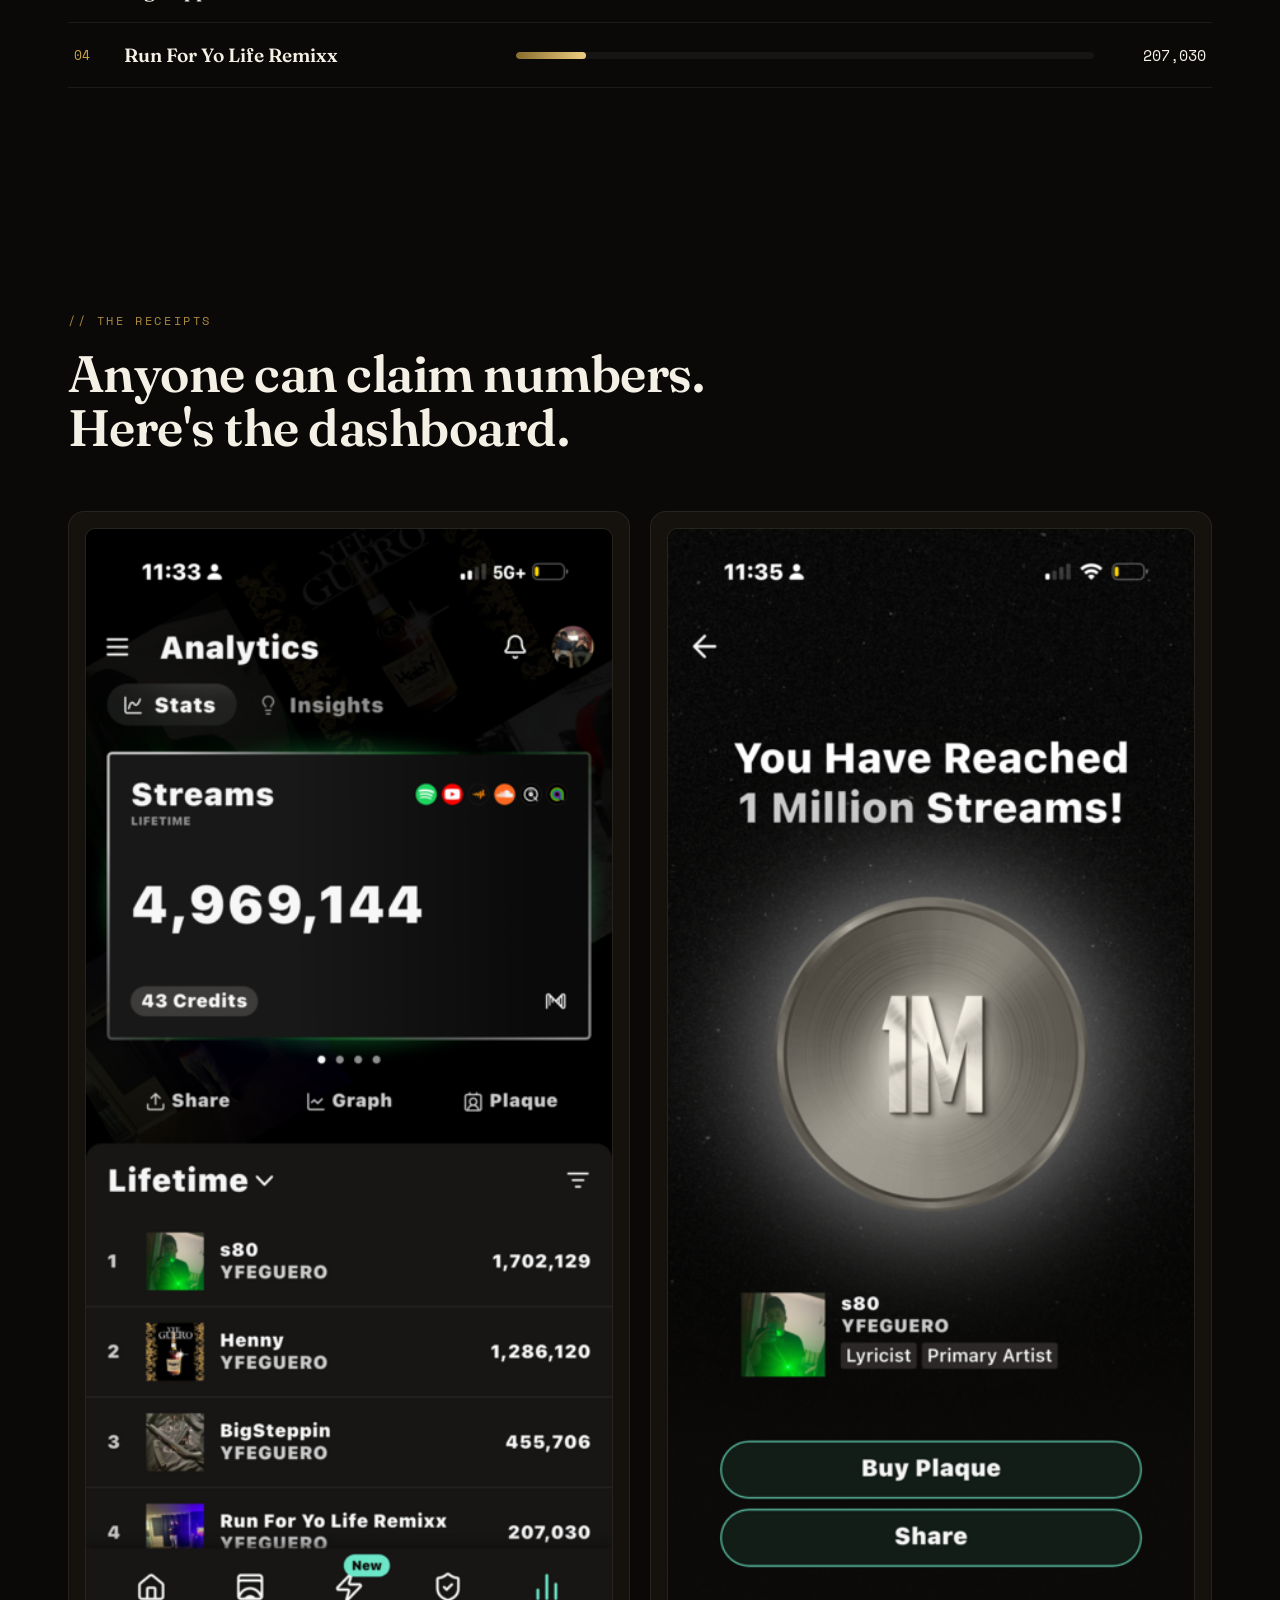
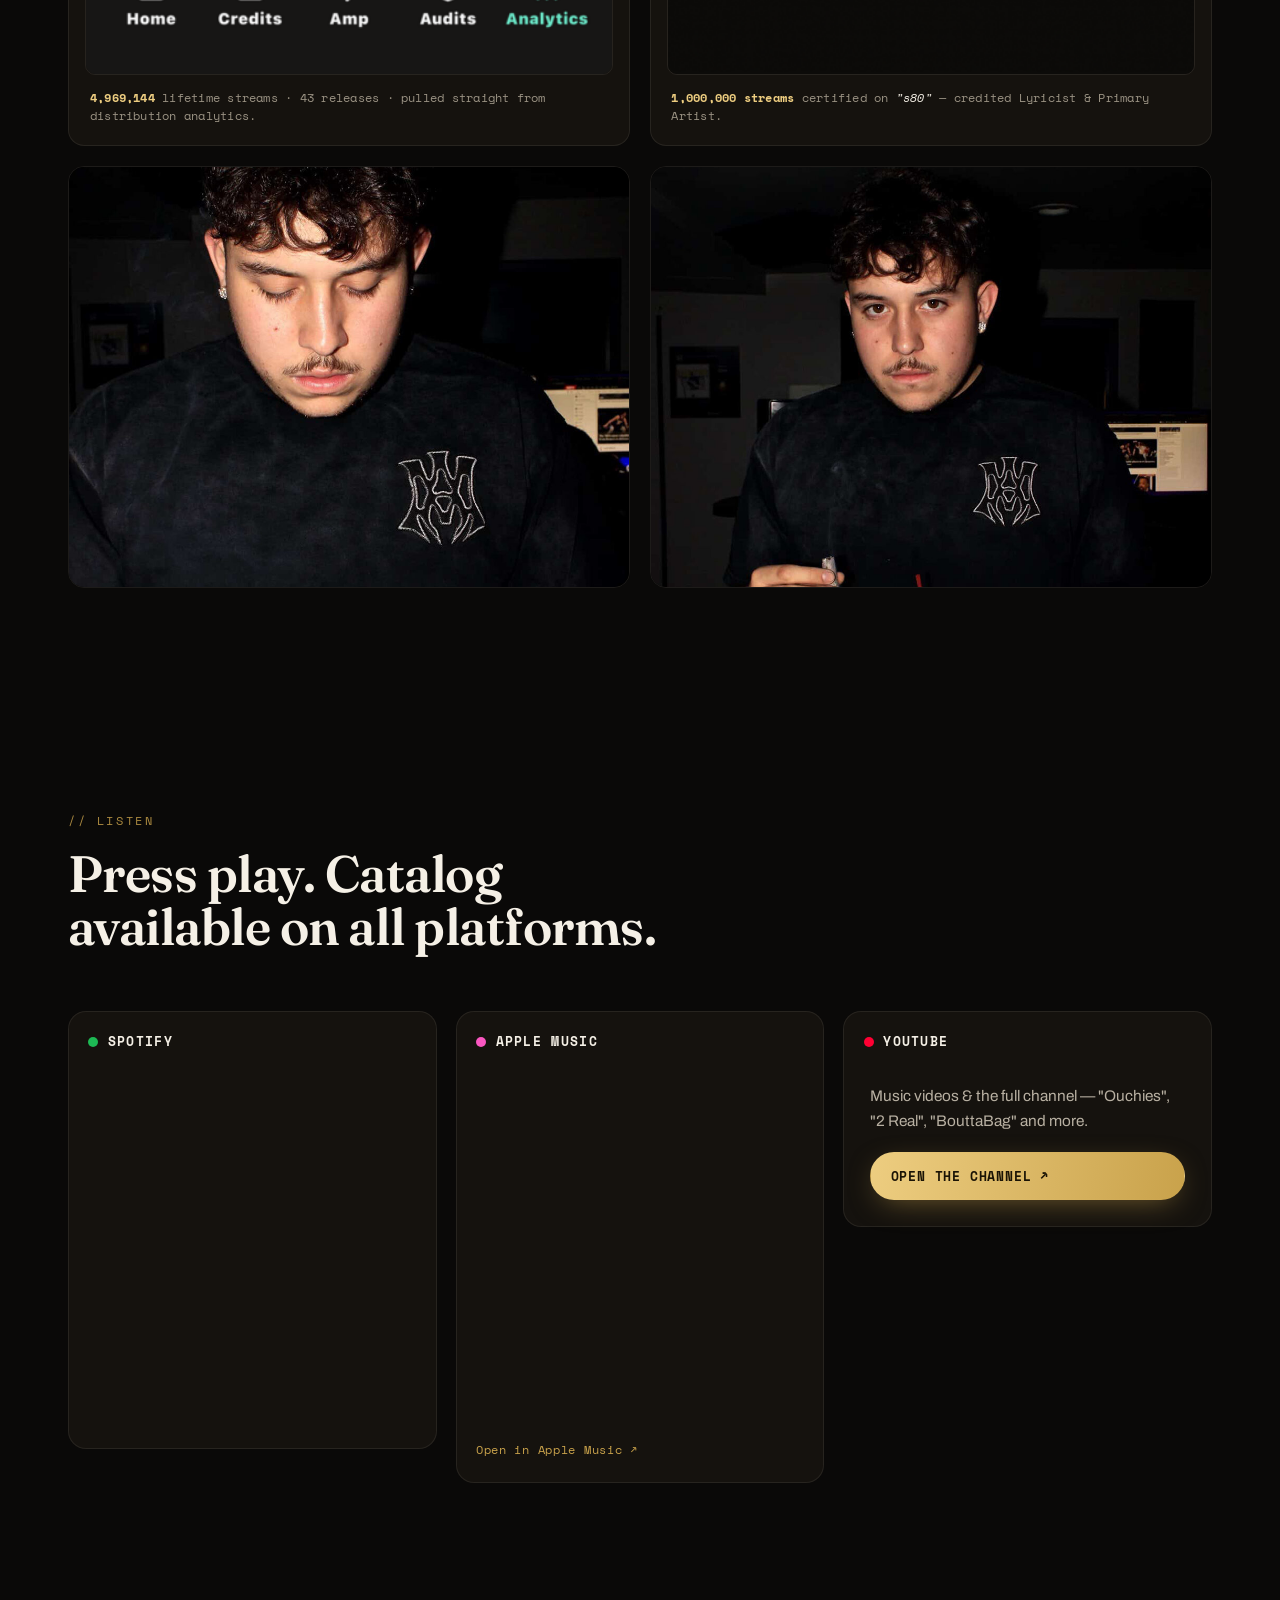
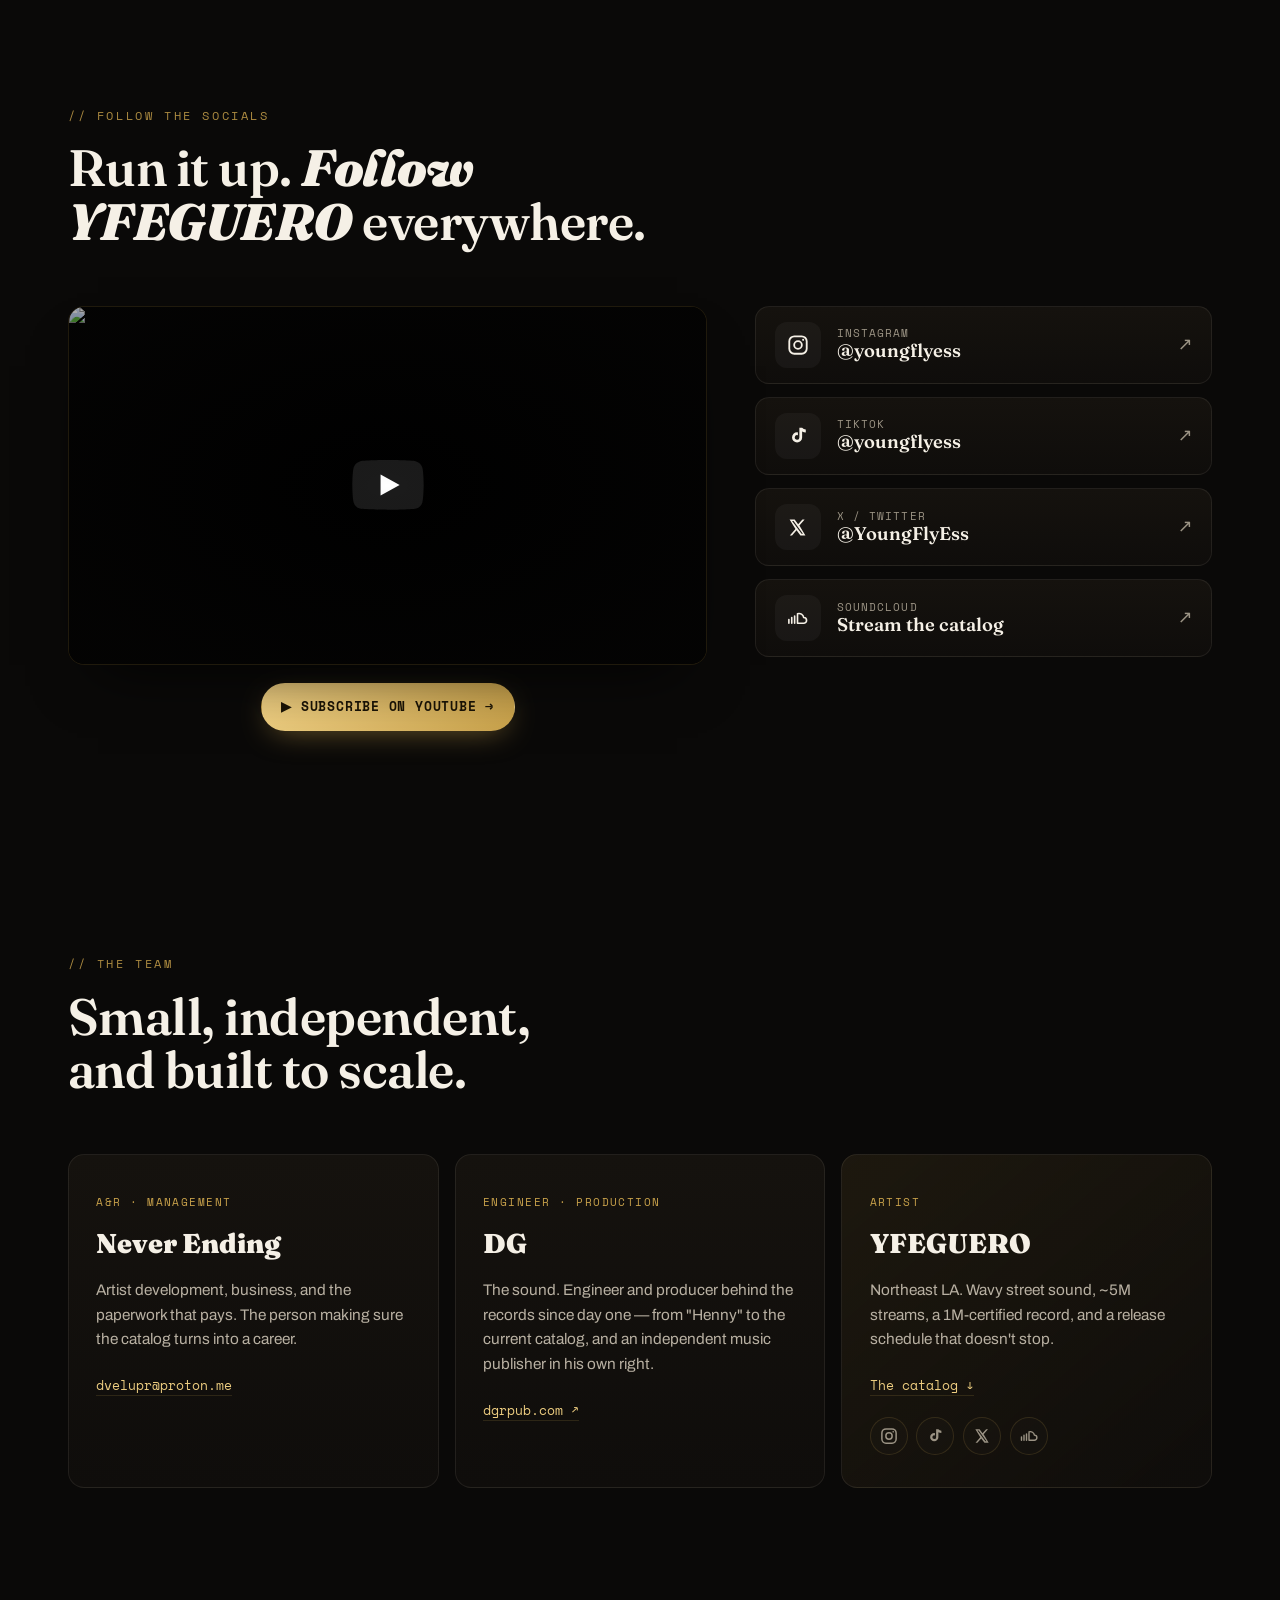
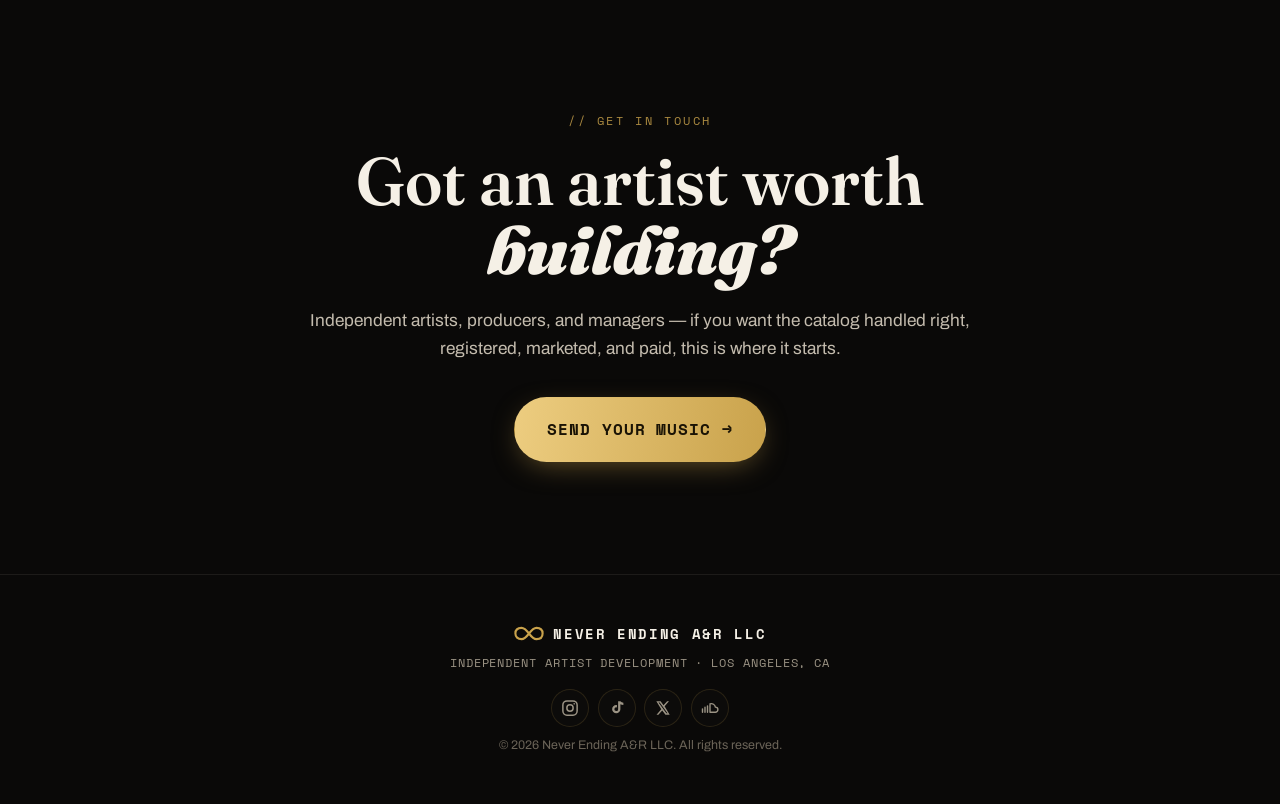
==== commit f4408864: "Add Google Analytics (gtag.js) to all pages Co-Authored-By: Claude Fable 5 <noreply@anthropic.com>" ====
--- a/index.html
+++ b/index.html
@@ -1,11 +1,21 @@
 <!DOCTYPE html>
 <html lang="en">
 <head>
+<!-- Google tag (gtag.js) -->
+<script async src="https://www.googletagmanager.com/gtag/js?id=G-Z8E3VLDGFQ"></script>
+<script>
+  window.dataLayer = window.dataLayer || [];
+  function gtag(){dataLayer.push(arguments);}
+  gtag('js', new Date());
+
+  gtag('config', 'G-Z8E3VLDGFQ');
+</script>
 <meta charset="UTF-8" />
 <meta name="viewport" content="width=device-width, initial-scale=1.0" />
 <title>NEVER ENDING — A&R / Artist Development · Los Angeles</title>
 <meta name="description" content="Never Ending A&R LLC — independent artist development out of Los Angeles. Publishing, splits, song registration, marketing, and A&R. Case study: YFEGUERO — 4.9M+ streams, zero label." />
 <link rel="icon" href="favicon.svg" type="image/svg+xml" />
+<link rel="apple-touch-icon" href="assets/img/apple-touch-icon.png" />
 <link rel="canonical" href="https://neverending-ar.com/" />
 <meta property="og:site_name" content="Never Ending A&R" />
 <meta property="og:title" content="NEVER ENDING — A&R / Artist Development" />
